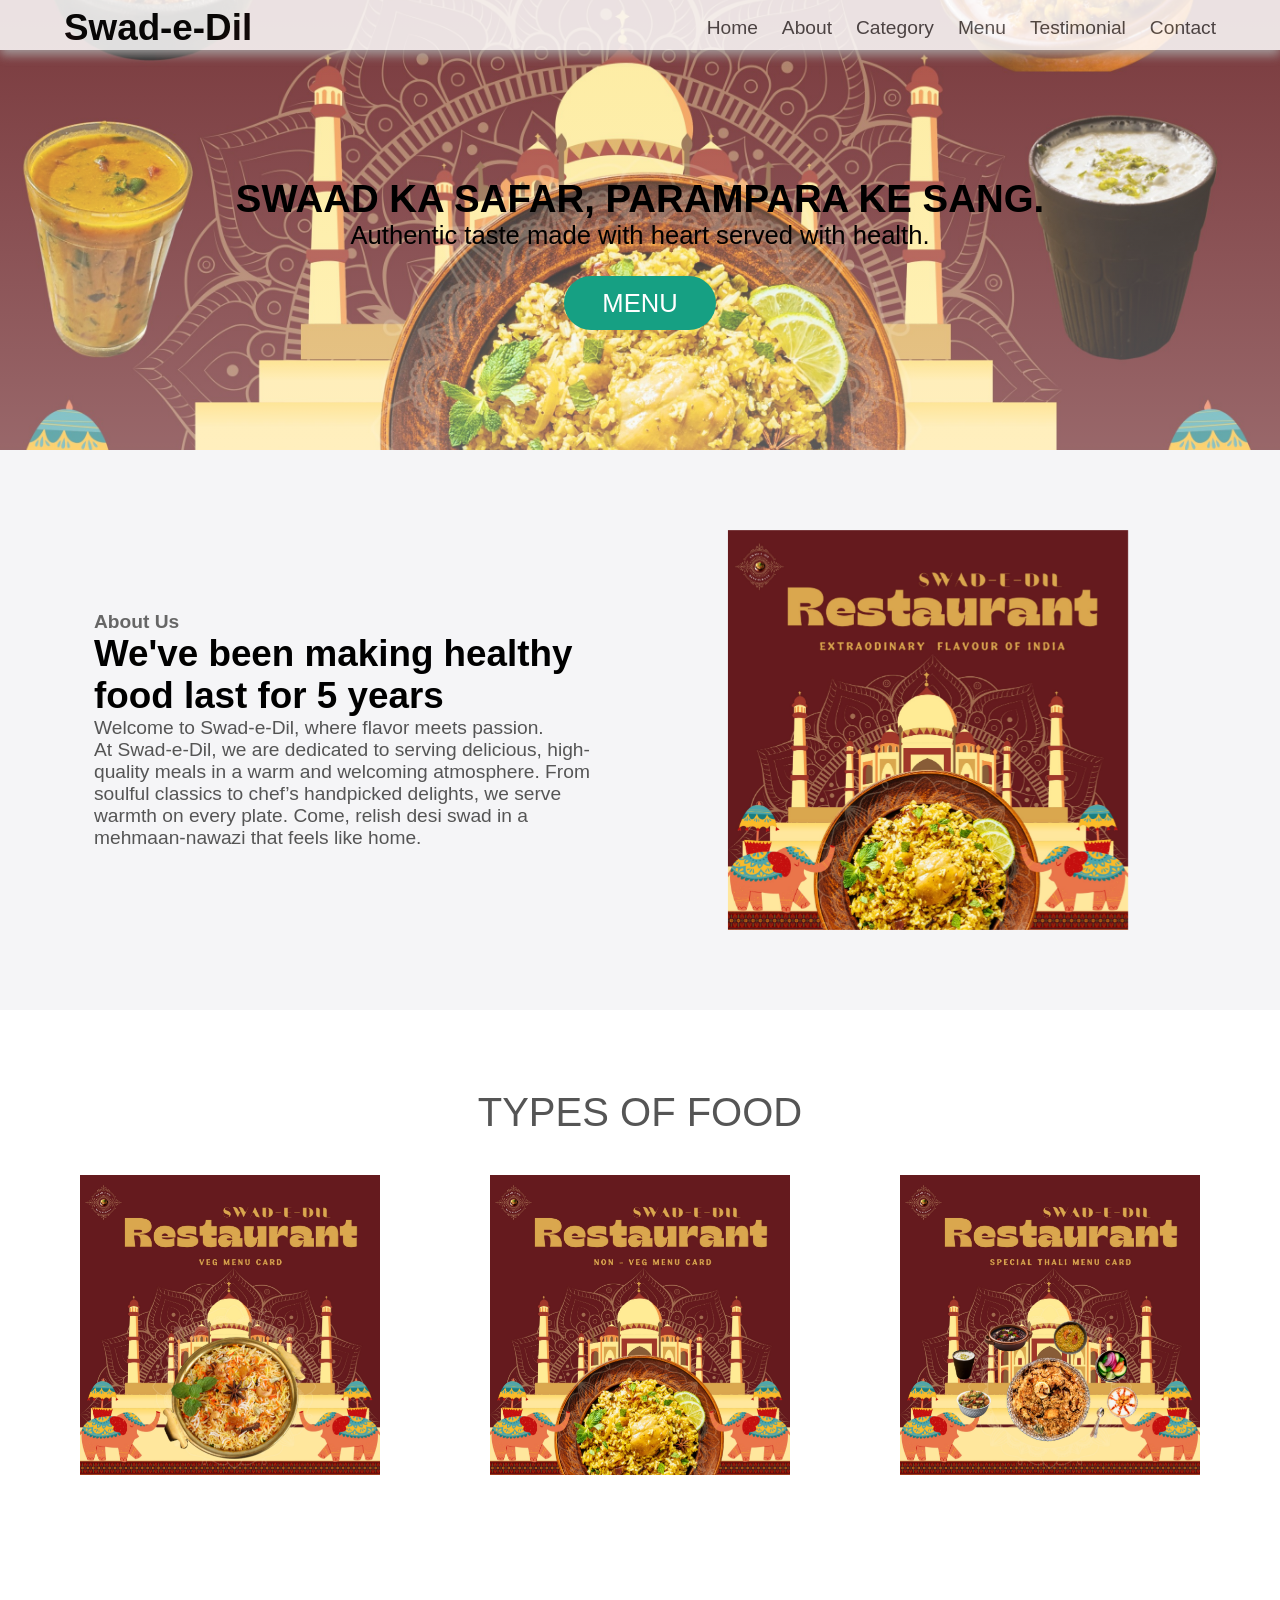
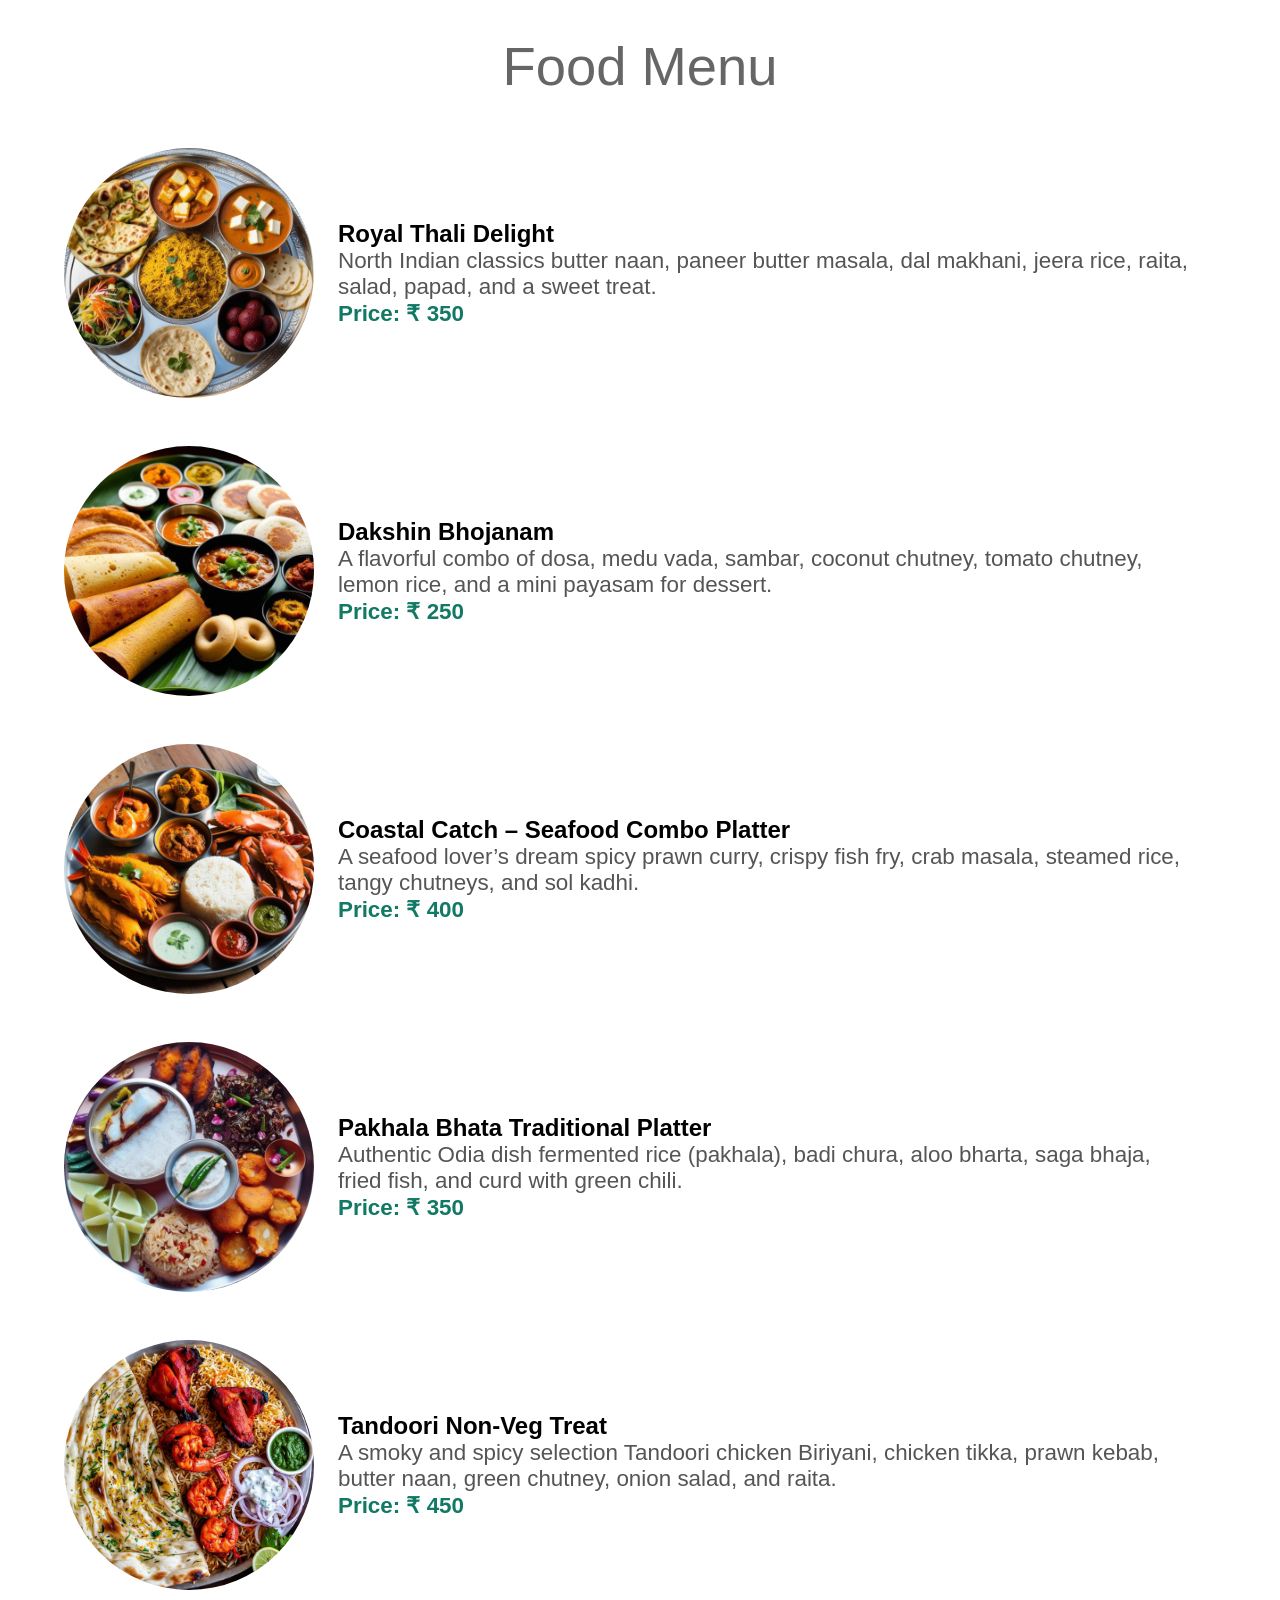
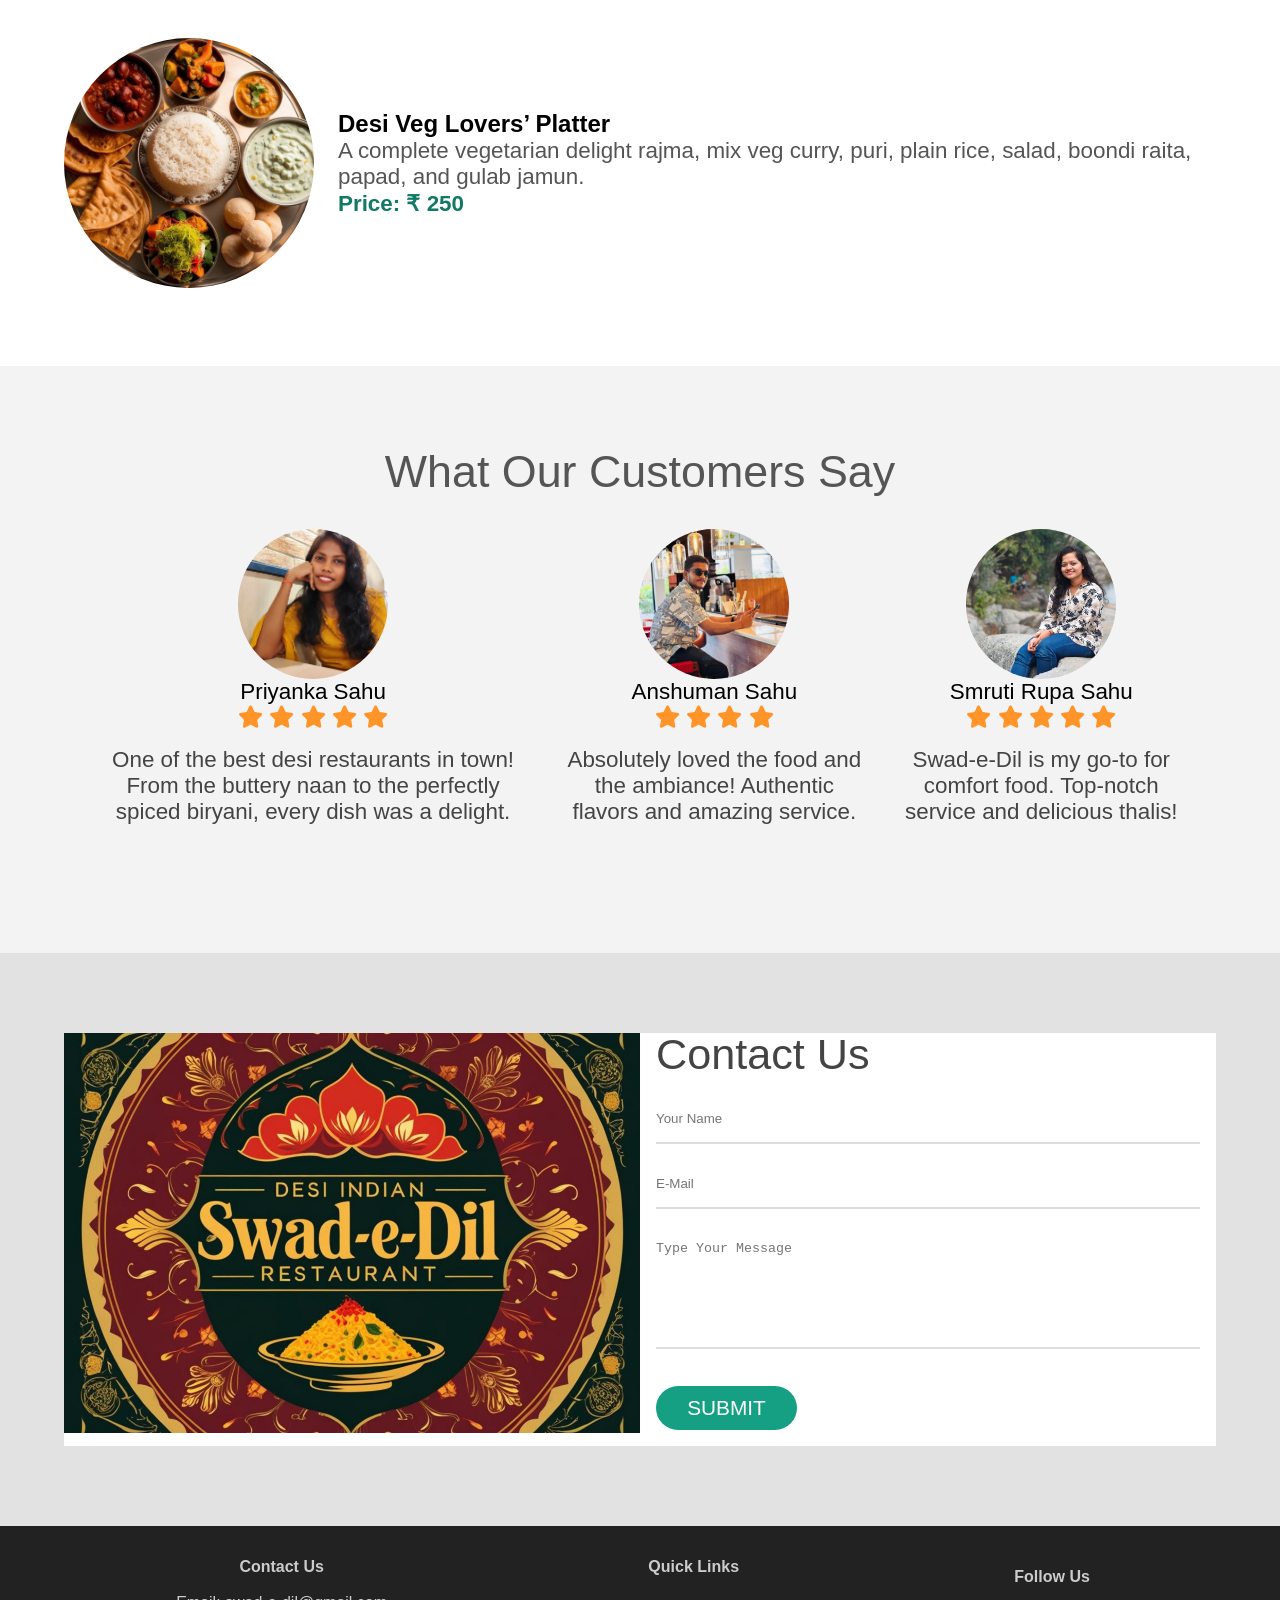
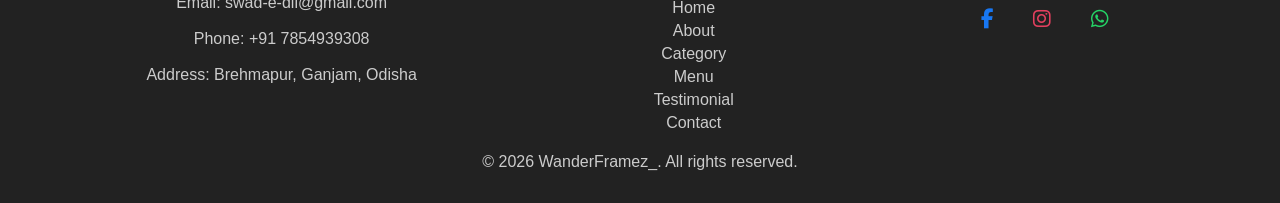
==== index.html @ df5eba2f "Initial commit" ====
<!DOCTYPE html>
<html lang="en">

<head>
  <meta charset="UTF-8" />
  <meta http-equiv="X-UA-Compatible" content="IE=edge" />
  <meta name="viewport" content="width=device-width, initial-scale=1.0" />
  <title>Swad-e-Dil</title>
  <link rel="icon" type="image/jpeg" href="assets/Swad-e-dil_Logo.jpg" />
  <link rel="stylesheet" href="style.css" />
  <link rel="stylesheet" href="https://cdnjs.cloudflare.com/ajax/libs/font-awesome/6.5.0/css/all.min.css" />
</head>

<body>
  <!-- Navigation Bar -->
  <nav class="navbar">
    <div class="navbar-container container">
      <input type="checkbox" name="" id="" />
      <div class="hamburger-lines">
        <span class="line line1"></span>
        <span class="line line2"></span>
        <span class="line line3"></span>
      </div>
      <ul class="menu-items">
        <li><a href="#home">Home</a></li>
        <li><a href="#about">About</a></li>
        <li><a href="#food">Category</a></li>
        <li><a href="#food-menu">Menu</a></li>
        <li><a href="#testimonials">Testimonial</a></li>
        <li><a href="#contact">Contact</a></li>
      </ul>
      <h1 class="logo">Swad-e-Dil</h1>
    </div>
  </nav>

  <!-- Showcase Section -->
  <section class="showcase-area" id="home">
    <div class="showcase-container">
      <h1 class="main-title">Swaad ka safar, parampara ke sang.</h1>
      <p>Authentic taste made with heart served with health.</p>
      <a href="#food-menu" class="btn btn-primary">Menu</a>
    </div>
  </section>

  <!-- About Section -->
  <section id="about">
    <div class="about-wrapper container">
      <div class="about-text">
        <p class="small">About Us</p>
        <h2>We've been making healthy food last for 5 years</h2>
        <p>
          Welcome to Swad-e-Dil, where flavor meets passion.<br />
          At Swad-e-Dil, we are dedicated to serving delicious, high-quality meals in a warm and welcoming atmosphere.
          From soulful classics to chef’s handpicked delights, we serve warmth on every plate. Come, relish desi swad in
          a
          mehmaan-nawazi that feels like home.
        </p>
      </div>
      <div class="about-img">
        <img src="assets/Swad-e-dil_poster.jpg" alt="food" />
      </div>
    </div>
  </section>

  <!-- Food Section -->
  <section id="food">
    <h2>Types of food</h2>
    <div class="food-container container">
      <div class="food-type veg">
        <div class="img-container">
          <img src="assets/Veg menu dp.jpg" alt="Veg Menu" />
          <div class="img-content">
            <h3>Veg</h3>
            <a href="https://drive.google.com/file/d/1bR8S2FaD3KRVfQExx79pWzkUYPi7qUQe/view?usp=sharing"
              class="btn btn-primary" target="_blank">Menu Card</a>
          </div>
        </div>
      </div>

      <div class="food-type nonveg">
        <div class="img-container">
          <img src="assets/nonveg menu dp.jpg" alt="Non-Veg Menu" />
          <div class="img-content">
            <h3>Non-veg</h3>
            <a href="https://drive.google.com/file/d/1bNpZcHbxneMgGbOck1-NN8d09URaHm6_/view?usp=sharing"
              class="btn btn-primary" target="_blank">Menu Card</a>
          </div>
        </div>
      </div>

      <div class="food-type special thali">
        <div class="img-container">
          <img src="assets/st dp.jpg" alt="Special Thali" />
          <div class="img-content">
            <h3>Special Thali</h3>
            <a href="https://drive.google.com/file/d/1bSysFsWe7Es9tzMRBfLXLfLkdR8TqFGv/view?usp=sharing"
              class="btn btn-primary" target="_blank">Menu Card</a>
          </div>
        </div>
      </div>
    </div>
  </section>

  <!-- Food Menu Section -->
  <section id="food-menu">
    <h2 class="food-menu-heading">Food Menu</h2>
    <div class="food-menu-container container">

      <!-- Royal Thali -->
      <div class="food-menu-item">
        <div class="food-img">
          <img src="assets/Royal Thali Delight.jpg" alt="Royal Thali Delight" />
        </div>
        <div class="food-description">
          <h2 class="food-titile">Royal Thali Delight</h2>
          <p>North Indian classics butter naan, paneer butter masala, dal makhani, jeera rice, raita, salad, papad, and
            a sweet treat.</p>
          <p class="food-price">Price: &#8377; 350</p>
        </div>
      </div>

      <!-- Dakshin Bhojanam -->
      <div class="food-menu-item">
        <div class="food-img">
          <img src="assets/Dakshin Bhojanam.jpg" alt="Dakshin Bhojanam" />
        </div>
        <div class="food-description">
          <h2 class="food-titile">Dakshin Bhojanam</h2>
          <p>A flavorful combo of dosa, medu vada, sambar, coconut chutney, tomato chutney, lemon rice, and a mini
            payasam for dessert.</p>
          <p class="food-price">Price: &#8377; 250</p>
        </div>
      </div>

      <!-- Seafood Platter -->
      <div class="food-menu-item">
        <div class="food-img">
          <img src="assets/Coastal Catch – Seafood Combo Platter.jpg" alt="Seafood Platter" />
        </div>
        <div class="food-description">
          <h2 class="food-titile">Coastal Catch – Seafood Combo Platter</h2>
          <p>A seafood lover’s dream spicy prawn curry, crispy fish fry, crab masala, steamed rice, tangy chutneys, and
            sol kadhi.</p>
          <p class="food-price">Price: &#8377; 400</p>
        </div>
      </div>

      <!-- Pakhala Bhata -->
      <div class="food-menu-item">
        <div class="food-img">
          <img src="assets/Pakhala Bhata Traditional Platter.jpg" alt="Pakhala Bhata" />
        </div>
        <div class="food-description">
          <h2 class="food-titile">Pakhala Bhata Traditional Platter</h2>
          <p>Authentic Odia dish fermented rice (pakhala), badi chura, aloo bharta, saga bhaja, fried fish, and curd
            with green chili.</p>
          <p class="food-price">Price: &#8377; 350</p>
        </div>
      </div>

      <!-- Tandoori Treat -->
      <div class="food-menu-item">
        <div class="food-img">
          <img src="assets/Tandoori Plater.jpg" alt="Tandoori Platter" />
        </div>
        <div class="food-description">
          <h2 class="food-titile">Tandoori Non-Veg Treat</h2>
          <p>A smoky and spicy selection Tandoori chicken Biriyani, chicken tikka, prawn kebab, butter naan, green
            chutney, onion salad, and raita.</p>
          <p class="food-price">Price: &#8377; 450</p>
        </div>
      </div>

      <!-- Veg Platter -->
      <div class="food-menu-item">
        <div class="food-img">
          <img src="assets/Desi Veg Lovers’ Platter.jpg" alt="Veg Platter" />
        </div>
        <div class="food-description">
          <h2 class="food-titile">Desi Veg Lovers’ Platter</h2>
          <p>A complete vegetarian delight rajma, mix veg curry, puri, plain rice, salad, boondi raita, papad, and gulab
            jamun.</p>
          <p class="food-price">Price: &#8377; 250</p>
        </div>
      </div>

    </div>
  </section>

  <!-- Testimonial Section -->
  <section id="testimonials">
    <h2 class="testimonial-title">What Our Customers Say</h2>
    <div class="testimonial-container container">
      <div class="testimonial-box">
        <div class="customer-detail">
          <div class="customer-photo">
            <img src="assets/Customer 1.jpg" alt="Priyanka Sahu" />
            <p class="customer-name">Priyanka Sahu</p>
          </div>
        </div>
        <div class="star-rating">
          <span class="fa fa-star checked"></span>
          <span class="fa fa-star checked"></span>
          <span class="fa fa-star checked"></span>
          <span class="fa fa-star checked"></span>
          <span class="fa fa-star checked"></span>
        </div>
        <p class="testimonial-text">One of the best desi restaurants in town! From the buttery naan to the perfectly
          spiced biryani, every dish was a delight.</p>
      </div>

      <div class="testimonial-box">
        <div class="customer-detail">
          <div class="customer-photo">
            <img src="assets/Customer 2.jpg" alt="Anshuman Sahu" />
            <p class="customer-name">Anshuman Sahu</p>
          </div>
        </div>
        <div class="star-rating">
          <span class="fa fa-star checked"></span>
          <span class="fa fa-star checked"></span>
          <span class="fa fa-star checked"></span>
          <span class="fa fa-star checked"></span>
        </div>
        <p class="testimonial-text">Absolutely loved the food and the ambiance! Authentic flavors and amazing service.
        </p>
      </div>

      <div class="testimonial-box">
        <div class="customer-detail">
          <div class="customer-photo">
            <img src="assets/Customer 3.jpg" alt="Smruti Rupa Sahu" />
            <p class="customer-name">Smruti Rupa Sahu</p>
          </div>
        </div>
        <div class="star-rating">
          <span class="fa fa-star checked"></span>
          <span class="fa fa-star checked"></span>
          <span class="fa fa-star checked"></span>
          <span class="fa fa-star checked"></span>
          <span class="fa fa-star checked"></span>
        </div>
        <p class="testimonial-text">Swad-e-Dil is my go-to for comfort food. Top-notch service and delicious thalis!</p>
      </div>
    </div>
  </section>

  <!-- Contact Form Section -->
  <section id="contact">
    <div class="contact-container container">
      <div class="contact-img">
        <img src="assets/Swad-e-dil_Logo.jpg" alt="Swad-e-Dil Logo" />
      </div>
      <div class="form-container">
        <h2>Contact Us</h2>
        <input type="text" placeholder="Your Name" />
        <input type="email" placeholder="E-Mail" />
        <textarea cols="30" rows="6" placeholder="Type Your Message"></textarea>
        <a href="#" class="btn btn-primary">Submit</a>
      </div>
    </div>
  </section>

  <!-- Footer Section -->
  <footer>
    <div class="footer-content">
      <div class="contact-us">
        <h4>Contact Us</h4><br />
        <p>Email: swad-e-dil@gmail.com</p><br />
        <p>Phone: +91 7854939308</p><br />
        <p>Address: Brehmapur, Ganjam, Odisha</p>
      </div>
      <div class="quick-links">
        <h4>Quick Links</h4><br />
        <ul class="footer-links">
          <li><a href="#home">Home</a></li>
          <li><a href="#about">About</a></li>
          <li><a href="#food">Category</a></li>
          <li><a href="#food-menu">Menu</a></li>
          <li><a href="#testimonials">Testimonial</a></li>
          <li><a href="#contact">Contact</a></li>
        </ul>
      </div>
      <div class="social-links">
        <h4>Follow Us</h4><br />
        <a href="https://facebook.com" class="facebook" target="_blank"><i class="fab fa-facebook-f"></i></a>
        <a href="https://instagram.com" class="instagram" target="_blank"><i class="fab fa-instagram"></i></a>

        <a href="https://www.whatsapp.com/" class="whatsapp" target="_blank"><i class="fab fa-whatsapp"></i></a>
      </div>
    </div>
    <p>&copy; 2026 WanderFramez_. All rights reserved.</p>
  </footer>

  <!-- JS Code for smooth scrolling -->
  <script src="https://ajax.googleapis.com/ajax/libs/jquery/3.3.1/jquery.min.js"></script>
  <script>
    $(document).ready(function () {
      $("a").on("click", function (event) {
        if (this.hash !== "") {
          event.preventDefault();
          var hash = this.hash;
          $("html, body").animate(
            {
              scrollTop: $(hash).offset().top,
            },
            800,
            function () {
              window.location.hash = hash;
            }
          );
        }
      });
    });
  </script>
</body>

</html>
---- style.css ----
/* RESET */
*,
*::after,
*::before {
  box-sizing: border-box;
  padding: 0;
  margin: 0;
}

.html {
  font-size: 62.5%;
}

body {
  font-family: "Poppins", sans-serif;
}

/* UTILITY CLASSES */
.container {
  max-width: 1200px;
  width: 90%;
  margin: auto;
}

.btn {
  display: inline-block;
  padding: 0.5em 1.5em;
  text-decoration: none;
  border-radius: 50px;
  cursor: pointer;
  outline: none;
  margin-top: 1em;
  text-transform: uppercase;
  font-weight: small;
}

.btn-primary {
  color: #fff;
  background: #16a083;
}

.btn-primary:hover {
  background: #117964;
  transition: background 0.3s ease-in-out;
}

/* GLOW EFFECTS */
.glow-on-hover {
  transition: box-shadow 0.3s ease-in-out;
}

.glow-on-hover:hover {
  box-shadow: 0 0 10px rgba(255, 215, 0, 0.6),
    0 0 20px rgba(255, 215, 0, 0.5),
    0 0 30px rgba(255, 215, 0, 0.4);
}

.main-card-title {
  position: relative;
  transition: text-shadow 0.3s ease-in-out;
}

.main-card-title:hover {
  text-shadow: 0 0 5px #ffd700, 0 0 10px #ffd700;
}

/* NAVBAR DESIGNING */
.navbar input[type="checkbox"],
.navbar .hamburger-lines {
  display: none;
}

.navbar {
  box-shadow: 0px 5px 10px 0px #aaa;
  position: fixed;
  width: 100%;
  background: #fff;
  color: #000;
  opacity: 0.85;
  height: 50px;
  z-index: 12;
}

.navbar-container {
  display: flex;
  justify-content: space-between;
  height: 64px;
  align-items: center;
}

.menu-items {
  order: 2;
  display: flex;
}

.menu-items li {
  list-style: none;
  margin-left: 1.5rem;
  margin-bottom: 0.5rem;
  font-size: 1.2rem;
}

.menu-items a {
  text-decoration: none;
  color: #444;
  font-weight: 500;
  transition: color 0.3s ease-in-out;
}

.menu-items a:hover {
  color: #117964;
}

.logo {
  order: 1;
  font-size: 2.3rem;
  margin-bottom: 0.5rem;
}

/* SHOWCASE SITE */
.showcase-area {
  height: 50vh;
  background: linear-gradient(rgba(240, 240, 240, 0.144),
      rgba(255, 255, 255, 0.336)),
    url("assets/cover\ photo.jpg");
  background-size: cover;
  background-position: center;
  background-repeat: no-repeat;
}

.showcase-container {
  display: flex;
  flex-direction: column;
  align-items: center;
  justify-content: center;
  height: 100%;
  font-size: 1.6rem;
}

.main-title {
  text-transform: uppercase;
  margin-top: 1.5em;
}

/* ABOUT US */
#about {
  padding: 50px 0;
  background: #f5f5f7;
}

.about-wrapper {
  display: flex;
  flex-wrap: wrap;
}

#about h2 {
  font-size: 2.3rem;
}

#about p {
  font-size: 1.2rem;
  color: #555;
}

#about .small {
  font-size: 1.2rem;
  color: #666;
  font-weight: 600;
}

.about-img {
  flex: 1 1 400px;
  padding: 30px;
  transform: translateX(150%);
  animation: about-img-animation 1s ease-in-out forwards;
}

@keyframes about-img-animation {
  100% {
    transform: translate(0);
  }
}

.about-text {
  flex: 1 1 400px;
  padding: 30px;
  margin: auto;
  transform: translate(-150%);
  animation: about-text-animation 1s ease-in-out forwards;
}

@keyframes about-text-animation {
  100% {
    transform: translate(0);
  }
}

.about-img img {
  display: block;
  height: 400px;
  max-width: 100%;
  margin: auto;
  object-fit: cover;
  object-position: right;
}

/* FOOD CATEGORY */
#food {
  padding: 5rem 0 10rem 0;
}

#food h2 {
  text-align: center;
  font-size: 2.5rem;
  font-weight: 400;
  margin-bottom: 40px;
  text-transform: uppercase;
  color: #555;
}

.food-container {
  display: flex;
  justify-content: space-between;
}

.food-container img {
  display: block;
  width: 100%;
  margin: auto;
  max-height: 300px;
  object-fit: cover;
  object-position: center;
}

.img-container {
  margin: 0 1rem;
  position: relative;
}

.img-content {
  position: absolute;
  top: 70%;
  left: 50%;
  transform: translate(-50%, -50%);
  opacity: 0;
  z-index: 2;
  text-align: center;
  transition: all 0.3s ease-in-out 0.1s;
}

.img-content h3 {
  color: #fff;
  font-size: 2.2rem;
}

.img-content a {
  font-size: 1.2rem;
}

.img-container::after {
  content: "";
  display: block;
  position: absolute;
  top: 0;
  left: 0;
  width: 100%;
  height: 100%;
  background: rgba(0, 0, 0, 0.871);
  opacity: 0;
  z-index: 1;
  transform: scaleY(0);
  transform-origin: 100% 100%;
  transition: all 0.3s ease-in-out;
}

.img-container:hover::after {
  opacity: 1;
  transform: scaleY(1);
}

.img-container:hover .img-content {
  opacity: 1;
  top: 40%;
}

/* FOOD MENU CARDS */
.food-menu-heading {
  text-align: center;
  font-size: 3.4rem;
  font-weight: 400;
  color: #666;
}

.food-menu-container {
  display: flex;
  flex-wrap: wrap;
  padding: 50px 0px 30px 0px;
}

.food-menu-container img {
  display: block;
  width: 250px;
  height: 250px;
  border-radius: 50%;
  object-fit: cover;
  object-position: center;
}

.food-menu-item {
  display: flex;
  flex: 1 1 600px;
  justify-content: space-evenly;
  margin-bottom: 3rem;
}

.food-description {
  margin: auto 1.5rem;
}

.font-title {
  font-size: 1.8rem;
  font-weight: 400;
  color: #444;
}

.food-description p {
  font-size: 1.4rem;
  color: #555;
  font-weight: 500;
}

.food-description .food-price {
  color: #117964;
  font-weight: 700;
}

/* TESTIMONIALS */
#testimonials {
  padding: 5rem 0;
  background: rgba(243, 243, 243);
}

.testimonial-title {
  text-align: center;
  font-size: 2.8rem;
  font-weight: 400;
  color: #555;
}

.testimonial-container {
  display: flex;
  justify-content: space-between;
  font-size: 1.4rem;
  padding: 1rem;
}

.testimonial-box {
  text-align: center;
  padding: 1rem;
}

.testimonial-box .checked {
  color: #ff9529;
}

.testimonial-box .testimonial-text {
  margin: 1rem 0;
  color: #444;
}

.customer-photo img {
  display: block;
  width: 150px;
  height: 150px;
  object-fit: cover;
  object-position: center;
  border-radius: 50%;
  margin: auto;
}

/* CONTACT FORM */
#contact {
  padding: 5rem 0;
  background: rgb(226, 226, 226);
}

.contact-container {
  display: flex;
  background: #fff;
}

.contact-img {
  width: 50%;
}

.contact-img img {
  display: block;
  height: 400px;
  width: 100%;
  object-position: center;
  object-fit: cover;
}

.form-container {
  padding: 1rem;
  width: 50%;
  margin: auto;
}

.form-container input,
.form-container textarea {
  display: block;
  width: 100%;
  border: none;
  border-bottom: 2px solid #ddd;
  padding: 1rem 0;
  outline: none;
  margin-bottom: 1rem;
  color: #444;
  font-weight: 500;
  resize: none;
}

.form-container h2 {
  font-size: 2.7rem;
  font-weight: 500;
  color: #444;
  margin-bottom: 1rem;
  margin-top: -1.2rem;
}

.form-container a {
  font-size: 1.3rem;
}

/* FOOTER SECTION */
footer {
  background: #222;
  color: #ccc;
  padding: 2rem;
  text-align: center;
}

.footer-content {
  display: flex;
  flex-wrap: wrap;
  justify-content: space-around;
  margin-bottom: 1rem;
}

footer ul {
  list-style: none;
  padding: 0;
  margin: 0;
}

footer li {
  margin: 5px 0;
}

footer a {
  color: #ccc;
  margin: 0 0.5rem;
  text-decoration: none;
}

footer .social-links {
  margin-top: 10px;
}

footer .social-links a {
  color: #ccc;
  font-size: 1.5rem;
  margin: 0 10px;
  transition: color 0.3s;
}

/* SOCIAL ICON COLORS */
.social-links a i {
  font-size: 20px;
  margin-right: 15px;
  transition: color 0.3s ease;
}

a.facebook i {
  color: #1877F2;
}

a.facebook:hover i {
  color: #0e5aaf;
}

a.instagram i {
  color: #E4405F;
}

a.instagram:hover i {
  color: #c32aa3;
}

a.x i {
  color: #000000;
}

a.x:hover i {
  color: #555555;
}

a.linkedin i {
  color: #0077B5;
}

a.linkedin:hover i {
  color: #005582;
}

a.whatsapp i {
  color: #25D366;
}

a.whatsapp:hover i {
  color: #128C7E;
}

/* MEDIA QUERIES */
@media (max-width: 768px) {
  .navbar {
    opacity: 0.95;
  }

  .navbar-container input[type="checkbox"],
  .navbar-container .hamburger-lines {
    display: block;
  }

  .navbar-container {
    display: block;
    position: relative;
    height: 64px;
  }

  .navbar-container input[type="checkbox"] {
    position: absolute;
    height: 32px;
    width: 30px;
    top: 20px;
    left: 20px;
    z-index: 5;
    opacity: 0;
  }

  .navbar-container .hamburger-lines {
    height: 23px;
    width: 35px;
    position: absolute;
    top: 17px;
    left: 20px;
    z-index: 2;
    display: flex;
    flex-direction: column;
    justify-content: space-between;
  }

  .navbar-container .hamburger-lines .line {
    height: 4px;
    width: 100%;
    border-radius: 10px;
    background: #333;
  }

  .navbar-container input:checked~.menu-items {
    transform: translateX(0);
  }

  .navbar-container input:checked~.hamburger-lines .line1 {
    transform: rotate(35deg);
  }

  .navbar-container input:checked~.hamburger-lines .line2 {
    transform: scaleY(0);
  }

  .navbar-container input:checked~.hamburger-lines .line3 {
    transform: rotate(-35deg);
  }

  .navbar .menu-items {
    padding-top: 100px;
    background: #fff;
    height: 100vh;
    max-width: 300px;
    transform: translate(-150%);
    flex-direction: column;
    margin-left: -40px;
    padding-left: 50px;
    transition: transform 0.5s ease-in-out;
    box-shadow: 5px 0px 10px 0px #aaa;
  }

  .navbar .menu-items li {
    margin-bottom: 1.5rem;
    font-size: 1.3rem;
    font-weight: 500;
  }

  .logo {
    position: absolute;
    top: 5px;
    right: 15px;
    font-size: 2rem;
  }

  .food-container {
    flex-direction: column;
    align-items: stretch;
  }

  .food-type:not(:last-child) {
    margin-bottom: 3rem;
  }

  .food-type {
    box-shadow: 5px 5px 10px 0 #aaa;
  }

  .img-container {
    margin: 0;
  }
}

@media (max-width: 500px) {
  html {
    font-size: 65%;
  }

  .navbar .menu-items li {
    font-size: 1.6rem;
  }

  .testimonial-container {
    flex-direction: column;
    text-align: center;
  }

  .food-menu-container img {
    margin: auto;
  }

  .food-menu-item {
    flex-direction: column;
    text-align: center;
  }

  .form-container {
    width: 90%;
  }

  .contact-container {
    flex-direction: column;
  }

  .contact-img {
    width: 90%;
    margin: 3rem auto;
  }

  .logo {
    top: 6px;
    right: 15px;
    font-size: 3rem;
  }

  .navbar .menu-items li {
    margin-bottom: 2.5rem;
    font-size: 1.8rem;
    font-weight: 500;
  }
}

@media (min-width: 769px) and (max-width: 1200px) {
  .img-container h3 {
    font-size: 1.5rem;
  }

  .img-container .btn {
    font-size: 0.7rem;
  }
}

@media (orientation: landscape) and (max-height: 500px) {
  .showcase-area {
    height: 50vmax;
  }
}
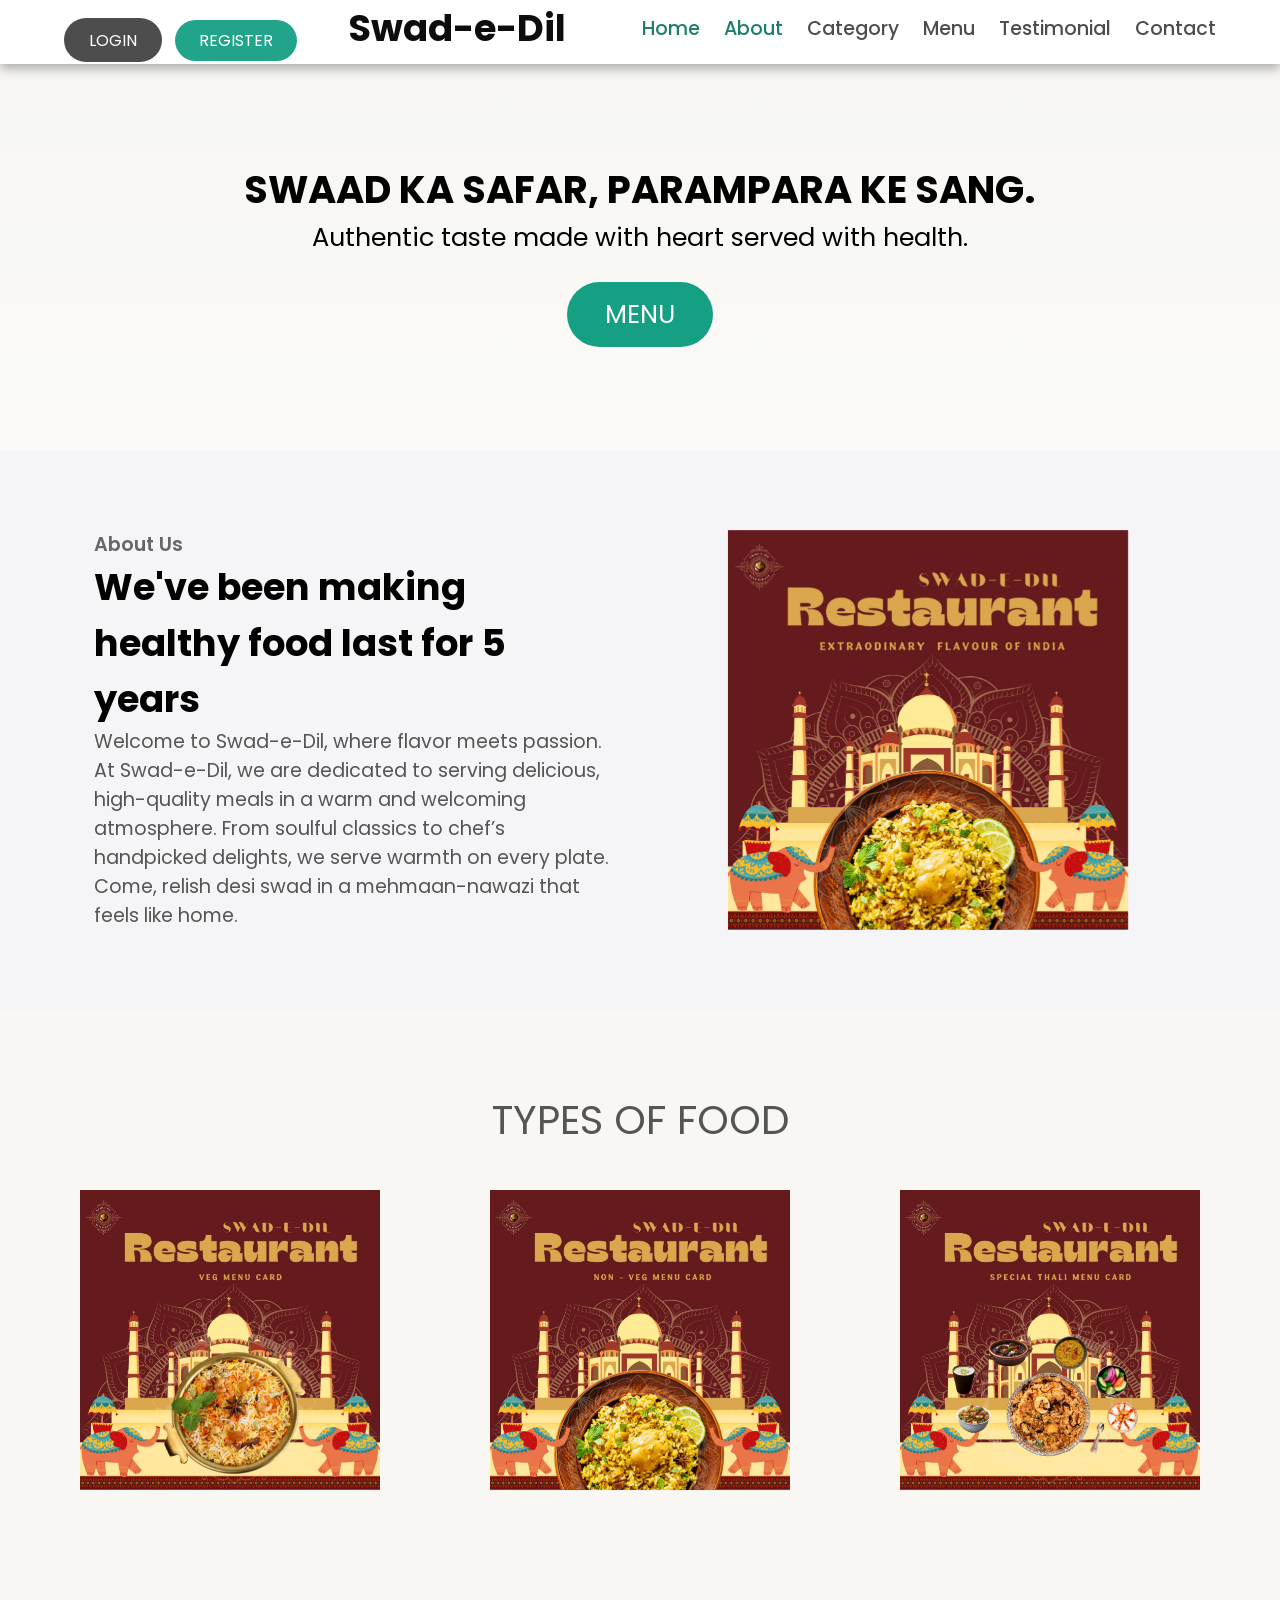
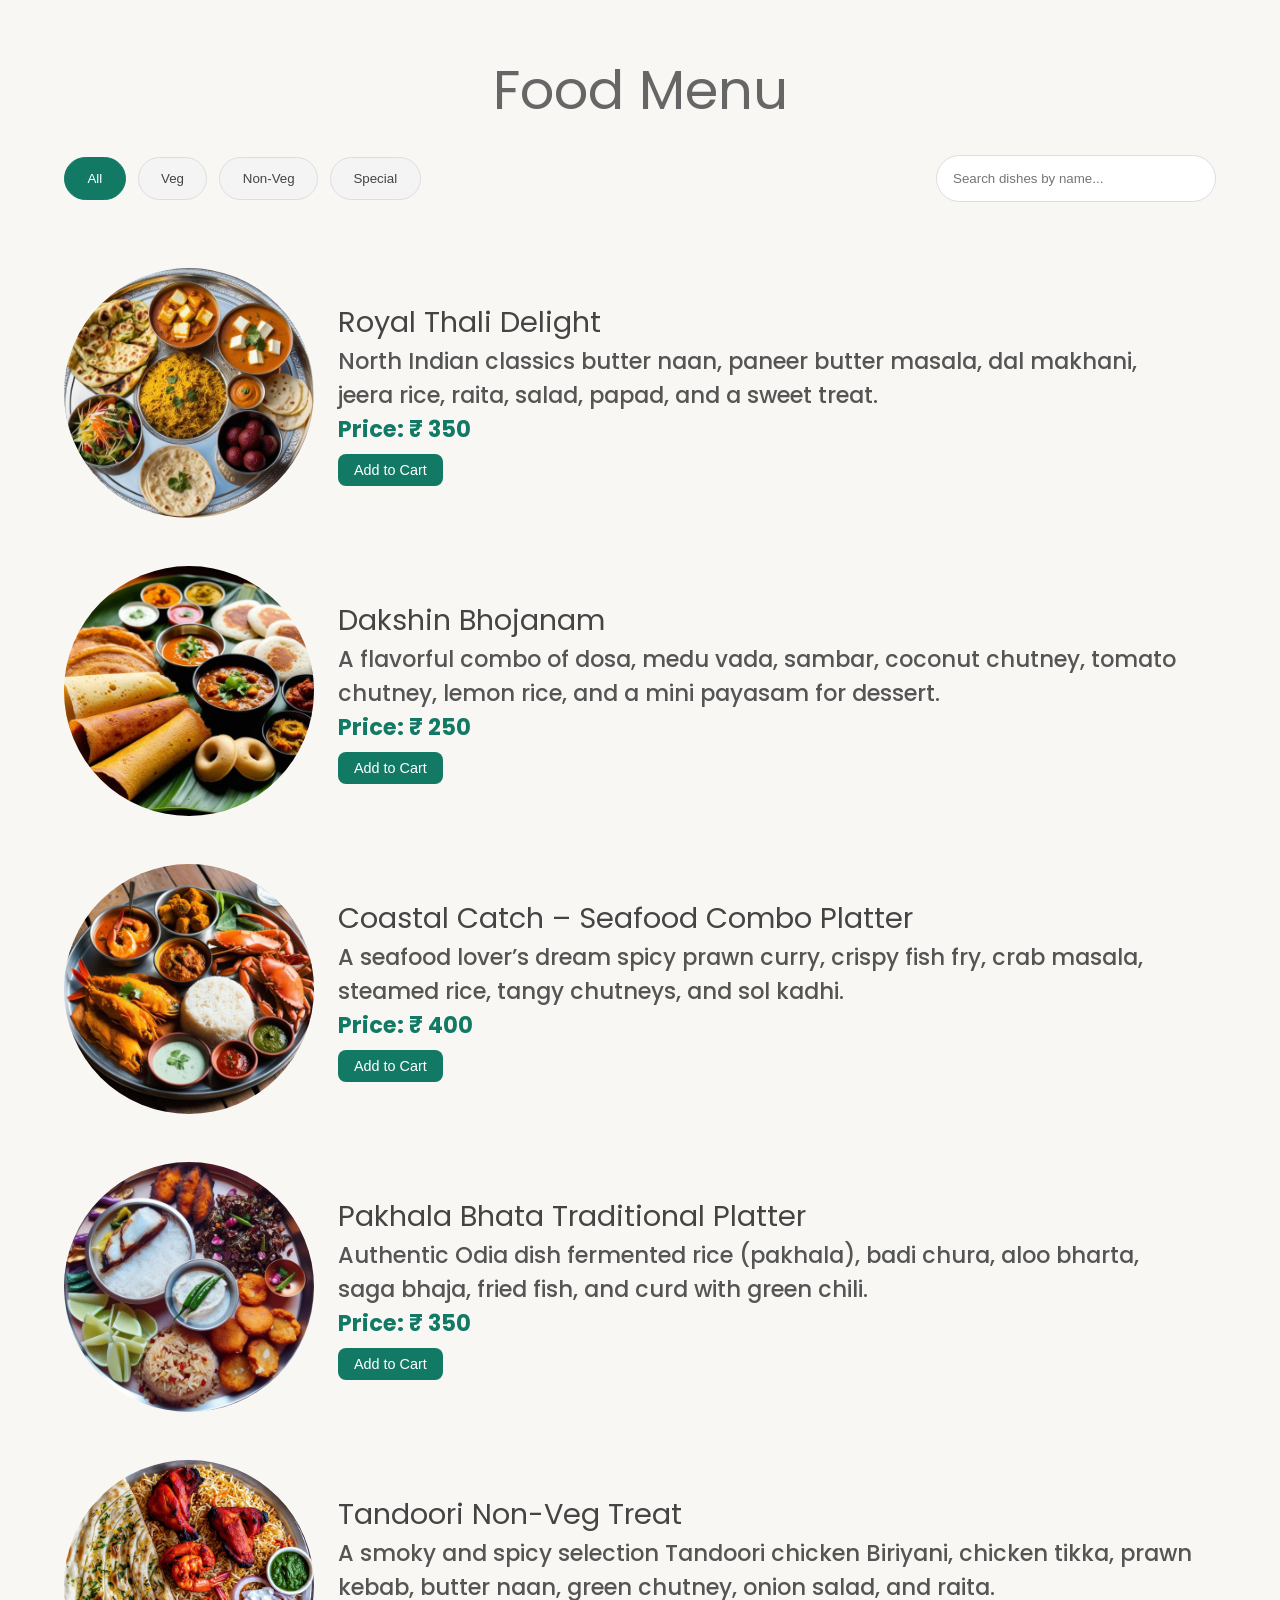
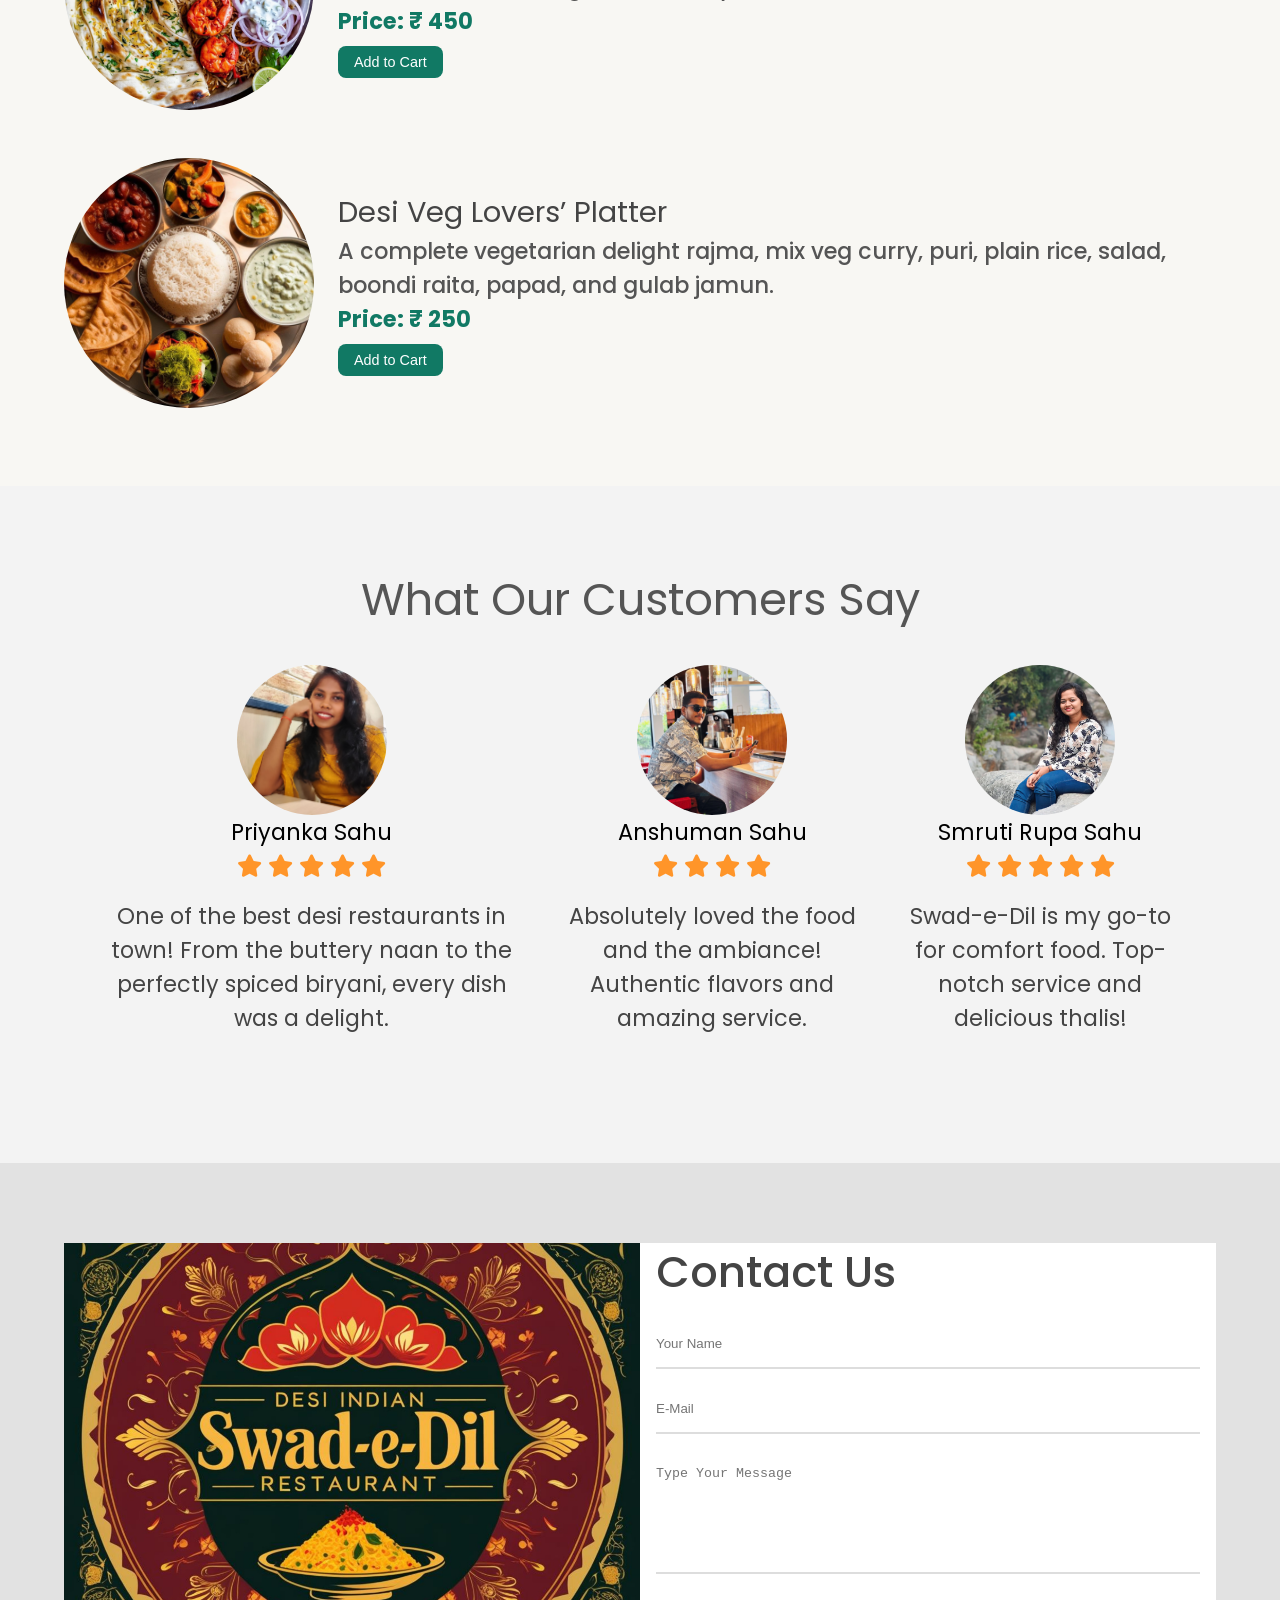
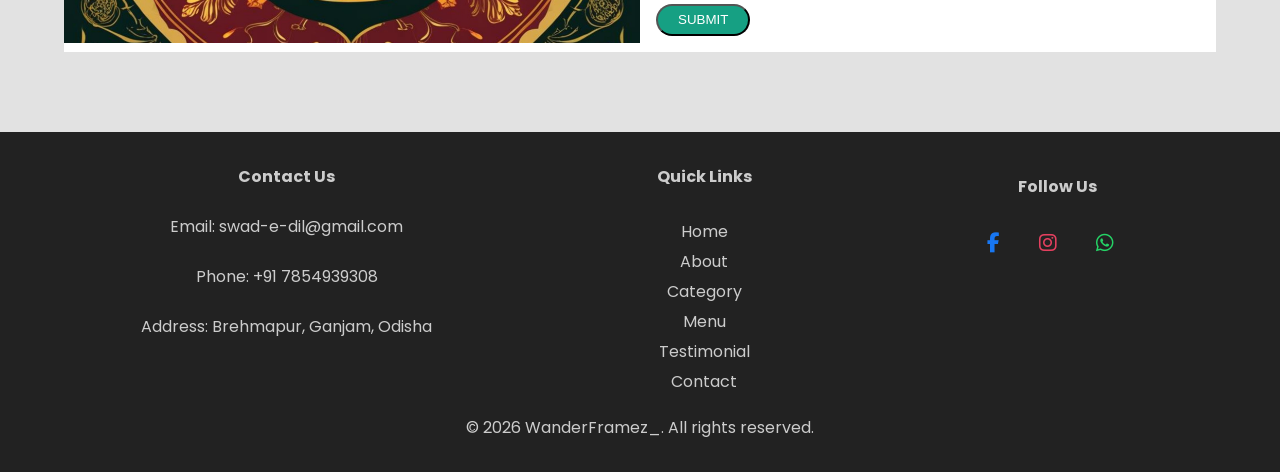
==== commit 3ba06d09: "update the code" ====
--- a/index.html
+++ b/index.html
@@ -7,7 +7,10 @@
   <meta name="viewport" content="width=device-width, initial-scale=1.0" />
   <title>Swad-e-Dil</title>
   <link rel="icon" type="image/jpeg" href="assets/Swad-e-dil_Logo.jpg" />
-  <link rel="stylesheet" href="style.css" />
+  <link rel="preconnect" href="https://fonts.googleapis.com" />
+  <link rel="preconnect" href="https://fonts.gstatic.com" crossorigin />
+  <link href="https://fonts.googleapis.com/css2?family=Poppins:wght@400;500;600;700&display=swap" rel="stylesheet" />
+  <link rel="stylesheet" href="css/style.css" />
   <link rel="stylesheet" href="https://cdnjs.cloudflare.com/ajax/libs/font-awesome/6.5.0/css/all.min.css" />
 </head>
 
@@ -15,12 +18,12 @@
   <!-- Navigation Bar -->
   <nav class="navbar">
     <div class="navbar-container container">
-      <input type="checkbox" name="" id="" />
-      <div class="hamburger-lines">
+      <input type="checkbox" id="menu-toggle" />
+      <label for="menu-toggle" class="hamburger-lines" aria-label="Toggle navigation menu">
         <span class="line line1"></span>
         <span class="line line2"></span>
         <span class="line line3"></span>
-      </div>
+      </label>
       <ul class="menu-items">
         <li><a href="#home">Home</a></li>
         <li><a href="#about">About</a></li>
@@ -30,6 +33,31 @@
         <li><a href="#contact">Contact</a></li>
       </ul>
       <h1 class="logo">Swad-e-Dil</h1>
+      <div class="user-actions" id="user-actions">
+        <!-- Auth buttons for non-logged users -->
+        <div class="auth-actions" id="auth-actions">
+          <a href="login.html" class="btn btn-secondary">Login</a>
+          <a href="register.html" class="btn btn-primary">Register</a>
+        </div>
+        <!-- User profile and cart for logged users -->
+        <div class="user-profile" id="user-profile" style="display: none;">
+          <button id="cart-btn" class="cart-btn" aria-label="View cart">
+            <i class="fas fa-shopping-cart"></i>
+            <span id="cart-count" class="cart-count">0</span>
+          </button>
+          <div class="profile-dropdown">
+            <button id="profile-btn" class="profile-btn">
+              <i class="fas fa-user"></i>
+              <span id="profile-name">User</span>
+            </button>
+            <div id="profile-menu" class="profile-menu">
+              <a href="#profile">My Profile</a>
+              <a href="#orders">My Orders</a>
+              <button id="logout-btn">Logout</button>
+            </div>
+          </div>
+        </div>
+      </div>
     </div>
   </nav>
 
@@ -104,83 +132,100 @@
   <!-- Food Menu Section -->
   <section id="food-menu">
     <h2 class="food-menu-heading">Food Menu</h2>
+    <div class="menu-tools container">
+      <div class="menu-filter">
+        <button class="filter-btn active" data-filter="all">All</button>
+        <button class="filter-btn" data-filter="veg">Veg</button>
+        <button class="filter-btn" data-filter="nonveg">Non-Veg</button>
+        <button class="filter-btn" data-filter="special">Special</button>
+      </div>
+      <div class="menu-search">
+        <input id="menu-search" type="search" placeholder="Search dishes by name..." />
+      </div>
+    </div>
     <div class="food-menu-container container">
 
       <!-- Royal Thali -->
-      <div class="food-menu-item">
+      <div class="food-menu-item" data-category="veg" data-name="Royal Thali Delight" data-price="350">
         <div class="food-img">
           <img src="assets/Royal Thali Delight.jpg" alt="Royal Thali Delight" />
         </div>
         <div class="food-description">
-          <h2 class="food-titile">Royal Thali Delight</h2>
+          <h2 class="food-title">Royal Thali Delight</h2>
           <p>North Indian classics butter naan, paneer butter masala, dal makhani, jeera rice, raita, salad, papad, and
             a sweet treat.</p>
           <p class="food-price">Price: &#8377; 350</p>
+          <button class="add-to-cart-btn" data-name="Royal Thali Delight" data-price="350">Add to Cart</button>
         </div>
       </div>
 
       <!-- Dakshin Bhojanam -->
-      <div class="food-menu-item">
+      <div class="food-menu-item" data-category="veg" data-name="Dakshin Bhojanam" data-price="250">
         <div class="food-img">
           <img src="assets/Dakshin Bhojanam.jpg" alt="Dakshin Bhojanam" />
         </div>
         <div class="food-description">
-          <h2 class="food-titile">Dakshin Bhojanam</h2>
+          <h2 class="food-title">Dakshin Bhojanam</h2>
           <p>A flavorful combo of dosa, medu vada, sambar, coconut chutney, tomato chutney, lemon rice, and a mini
             payasam for dessert.</p>
           <p class="food-price">Price: &#8377; 250</p>
+          <button class="add-to-cart-btn" data-name="Dakshin Bhojanam" data-price="250">Add to Cart</button>
         </div>
       </div>
 
       <!-- Seafood Platter -->
-      <div class="food-menu-item">
+      <div class="food-menu-item" data-category="nonveg" data-name="Coastal Catch – Seafood Combo Platter" data-price="400">
         <div class="food-img">
           <img src="assets/Coastal Catch – Seafood Combo Platter.jpg" alt="Seafood Platter" />
         </div>
         <div class="food-description">
-          <h2 class="food-titile">Coastal Catch – Seafood Combo Platter</h2>
+          <h2 class="food-title">Coastal Catch – Seafood Combo Platter</h2>
           <p>A seafood lover’s dream spicy prawn curry, crispy fish fry, crab masala, steamed rice, tangy chutneys, and
             sol kadhi.</p>
           <p class="food-price">Price: &#8377; 400</p>
+          <button class="add-to-cart-btn" data-name="Coastal Catch – Seafood Combo Platter" data-price="400">Add to Cart</button>
         </div>
       </div>
 
       <!-- Pakhala Bhata -->
-      <div class="food-menu-item">
+      <div class="food-menu-item" data-category="nonveg" data-name="Pakhala Bhata Traditional Platter" data-price="350">
         <div class="food-img">
           <img src="assets/Pakhala Bhata Traditional Platter.jpg" alt="Pakhala Bhata" />
         </div>
         <div class="food-description">
-          <h2 class="food-titile">Pakhala Bhata Traditional Platter</h2>
+          <h2 class="food-title">Pakhala Bhata Traditional Platter</h2>
           <p>Authentic Odia dish fermented rice (pakhala), badi chura, aloo bharta, saga bhaja, fried fish, and curd
             with green chili.</p>
           <p class="food-price">Price: &#8377; 350</p>
+          <button class="add-to-cart-btn" data-name="Pakhala Bhata Traditional Platter" data-price="350">Add to Cart</button>
         </div>
       </div>
 
       <!-- Tandoori Treat -->
-      <div class="food-menu-item">
+      <div class="food-menu-item" data-category="nonveg" data-name="Tandoori Non-Veg Treat" data-price="450">
         <div class="food-img">
           <img src="assets/Tandoori Plater.jpg" alt="Tandoori Platter" />
         </div>
         <div class="food-description">
-          <h2 class="food-titile">Tandoori Non-Veg Treat</h2>
+          <h2 class="food-title">Tandoori Non-Veg Treat</h2>
           <p>A smoky and spicy selection Tandoori chicken Biriyani, chicken tikka, prawn kebab, butter naan, green
             chutney, onion salad, and raita.</p>
           <p class="food-price">Price: &#8377; 450</p>
+          <button class="add-to-cart-btn" data-name="Tandoori Non-Veg Treat" data-price="450">Add to Cart</button>
         </div>
       </div>
 
       <!-- Veg Platter -->
-      <div class="food-menu-item">
+      <div class="food-menu-item" data-category="veg" data-name="Desi Veg Lovers’ Platter" data-price="250">
         <div class="food-img">
           <img src="assets/Desi Veg Lovers’ Platter.jpg" alt="Veg Platter" />
         </div>
         <div class="food-description">
-          <h2 class="food-titile">Desi Veg Lovers’ Platter</h2>
+          <h2 class="food-title">Desi Veg Lovers’ Platter</h2>
           <p>A complete vegetarian delight rajma, mix veg curry, puri, plain rice, salad, boondi raita, papad, and gulab
             jamun.</p>
           <p class="food-price">Price: &#8377; 250</p>
+          <button class="add-to-cart-btn" data-name="Desi Veg Lovers’ Platter" data-price="250">Add to Cart</button>
         </div>
       </div>
 
@@ -253,13 +298,61 @@
       </div>
       <div class="form-container">
         <h2>Contact Us</h2>
-        <input type="text" placeholder="Your Name" />
-        <input type="email" placeholder="E-Mail" />
-        <textarea cols="30" rows="6" placeholder="Type Your Message"></textarea>
-        <a href="#" class="btn btn-primary">Submit</a>
-      </div>
-    </div>
-  </section>
+        <form id="contact-form" novalidate>
+          <input type="text" id="name" placeholder="Your Name" />
+          <input type="email" id="email" placeholder="E-Mail" />
+          <textarea id="message" cols="30" rows="6" placeholder="Type Your Message"></textarea>
+          <button type="submit" class="btn btn-primary">Submit</button>
+        </form>
+      </div>
+    </div>
+  </section>
+
+  <div id="cart-modal" class="cart-modal">
+    <div class="cart-content">
+      <div class="cart-header">
+        <h3>Your Cart</h3>
+        <button id="close-cart" class="close-btn">&times;</button>
+      </div>
+      <div id="cart-items" class="cart-items">
+        <!-- Cart items will be added here -->
+      </div>
+      <div class="payment-section">
+        <h4>Payment Method</h4>
+        <div class="payment-methods">
+          <label class="payment-option">
+            <input type="radio" name="payment-method" value="card" checked>
+            <i class="fas fa-credit-card"></i>
+            <span>Credit/Debit Card</span>
+          </label>
+          <label class="payment-option">
+            <input type="radio" name="payment-method" value="upi">
+            <i class="fas fa-mobile-alt"></i>
+            <span>UPI</span>
+          </label>
+          <label class="payment-option">
+            <input type="radio" name="payment-method" value="cod">
+            <i class="fas fa-money-bill-wave"></i>
+            <span>Cash on Delivery</span>
+          </label>
+          <label class="payment-option">
+            <input type="radio" name="payment-method" value="wallet">
+            <i class="fas fa-wallet"></i>
+            <span>Digital Wallet</span>
+          </label>
+        </div>
+      </div>
+      <div class="cart-footer">
+        <p>Total: <span id="cart-total">₹0</span></p>
+        <button id="checkout-btn" class="btn btn-primary">Checkout</button>
+      </div>
+    </div>
+  </div>
+
+  <div id="toast" class="toast-message hidden"></div>
+  <button id="backToTop" class="back-to-top" aria-label="Back to top">
+    <i class="fas fa-chevron-up"></i>
+  </button>
 
   <!-- Footer Section -->
   <footer>
@@ -292,27 +385,7 @@
     <p>&copy; 2026 WanderFramez_. All rights reserved.</p>
   </footer>
 
-  <!-- JS Code for smooth scrolling -->
-  <script src="https://ajax.googleapis.com/ajax/libs/jquery/3.3.1/jquery.min.js"></script>
-  <script>
-    $(document).ready(function () {
-      $("a").on("click", function (event) {
-        if (this.hash !== "") {
-          event.preventDefault();
-          var hash = this.hash;
-          $("html, body").animate(
-            {
-              scrollTop: $(hash).offset().top,
-            },
-            800,
-            function () {
-              window.location.hash = hash;
-            }
-          );
-        }
-      });
-    });
-  </script>
+  <script src="js/main.js" defer></script>
 </body>
 
 </html>
--- a/css/style.css
+++ b/css/style.css
@@ -0,0 +1,1402 @@
+/* RESET */
+*,
+*::after,
+*::before {
+  box-sizing: border-box;
+  padding: 0;
+  margin: 0;
+}
+
+html {
+  scroll-behavior: smooth;
+}
+
+.html {
+  font-size: 62.5%;
+}
+
+body {
+  font-family: "Poppins", sans-serif;
+  background: #f8f7f3;
+}
+
+/* UTILITY CLASSES */
+.container {
+  max-width: 1200px;
+  width: 90%;
+  margin: auto;
+}
+
+.btn {
+  display: inline-block;
+  padding: 0.5em 1.5em;
+  text-decoration: none;
+  border-radius: 50px;
+  cursor: pointer;
+  outline: none;
+  margin-top: 1em;
+  text-transform: uppercase;
+  font-weight: small;
+}
+
+.btn-primary {
+  color: #fff;
+  background: #16a083;
+}
+
+.btn-primary:hover {
+  background: #117964;
+  transition: background 0.3s ease-in-out;
+}
+
+.btn-secondary {
+  display: inline-block;
+  padding: 0.55em 1.5em;
+  text-decoration: none;
+  border-radius: 50px;
+  cursor: pointer;
+  outline: none;
+  margin-top: 1em;
+  background: #444;
+  color: #fff;
+  border: 1px solid transparent;
+  transition: all 0.25s ease;
+}
+
+.btn-secondary:hover {
+  background: #2f2f2f;
+}
+
+.auth-actions {
+  display: flex;
+  gap: 0.8rem;
+  align-items: center;
+}
+
+.auth-page {
+  padding: 8rem 0 4rem;
+  min-height: calc(100vh - 64px);
+  background: linear-gradient(180deg, #f8faf8 0%, #fff 100%);
+  display: flex;
+  align-items: center;
+}
+
+.auth-container {
+  display: flex;
+  justify-content: center;
+  align-items: center;
+  width: 100%;
+}
+
+.auth-layout {
+  display: grid;
+  grid-template-columns: 1.05fr 0.95fr;
+  gap: 2rem;
+  width: min(1120px, 100%);
+}
+
+.auth-hero {
+  position: relative;
+  min-height: 540px;
+  border-radius: 30px;
+  overflow: hidden;
+  box-shadow: 0 24px 55px rgba(0, 0, 0, 0.12);
+}
+
+.auth-hero img {
+  width: 100%;
+  height: 100%;
+  object-fit: cover;
+  display: block;
+}
+
+.hero-overlay {
+  position: absolute;
+  inset: 0;
+  background: linear-gradient(180deg, rgba(18, 83, 65, 0.24), rgba(22, 160, 131, 0.78));
+  color: #ffffff;
+  display: flex;
+  flex-direction: column;
+  justify-content: flex-end;
+  gap: 1.2rem;
+  padding: 2.5rem;
+}
+
+.hero-overlay p:first-child {
+  text-transform: uppercase;
+  letter-spacing: 0.22em;
+  font-weight: 600;
+  opacity: 0.9;
+}
+
+.hero-overlay h2 {
+  font-size: 3.25rem;
+  margin: 0;
+  line-height: 1.05;
+}
+
+.hero-overlay p:last-child {
+  max-width: 360px;
+  line-height: 1.8;
+}
+
+.auth-panel {
+  width: 100%;
+  padding: 3rem;
+  background: rgba(255, 255, 255, 0.98);
+  border-radius: 30px;
+  box-shadow: 0 24px 45px rgba(0, 0, 0, 0.08);
+}
+
+.auth-panel h2 {
+  font-size: 2.9rem;
+  margin-bottom: 0.75rem;
+}
+
+.form-subtitle {
+  color: #5e6f61;
+  margin-bottom: 2rem;
+  line-height: 1.75;
+}
+
+.auth-panel p {
+  color: #555;
+  margin-bottom: 0;
+  line-height: 1.7;
+}
+
+.auth-panel form {
+  display: grid;
+  gap: 1rem;
+}
+
+.auth-panel input {
+  width: 100%;
+  padding: 1.15rem 1.2rem;
+  border-radius: 16px;
+  border: 1px solid #dcdcdc;
+  outline: none;
+  font-size: 1.45rem;
+  transition: border-color 0.25s ease, box-shadow 0.25s ease;
+}
+
+.auth-panel input:focus {
+  border-color: #117964;
+  box-shadow: 0 0 0 4px rgba(17, 121, 100, 0.1);
+}
+
+.auth-footer {
+  margin-top: 1.75rem;
+  color: #555;
+}
+
+.auth-footer a {
+  color: #117964;
+  font-weight: 600;
+}
+
+@media (max-width: 1024px) {
+  .auth-layout {
+    grid-template-columns: 1fr;
+  }
+
+  .auth-hero {
+    min-height: 380px;
+  }
+}
+
+@media (max-width: 900px) {
+  .auth-page {
+    padding-top: 6rem;
+  }
+
+  .auth-actions {
+    width: 100%;
+    justify-content: flex-end;
+  }
+}
+
+.auth-footer a {
+  color: #117964;
+  text-decoration: none;
+  font-weight: 600;
+}
+
+.dashboard-page {
+  padding: 10rem 0 4rem 0;
+  min-height: 100vh;
+  background: #f7faf4;
+}
+
+.dashboard-header {
+  padding: 2rem 0;
+}
+
+.dashboard-header .small {
+  color: #666;
+  font-weight: 600;
+  margin-bottom: 0.5rem;
+}
+
+.dashboard-header h1 {
+  font-size: 3.4rem;
+  margin-bottom: 0.75rem;
+}
+
+.dashboard-grid {
+  display: grid;
+  grid-template-columns: repeat(2, minmax(250px, 1fr));
+  gap: 1.8rem;
+  margin-top: 2rem;
+}
+
+.dashboard-card {
+  background: #fff;
+  border-radius: 24px;
+  padding: 2rem;
+  box-shadow: 0 18px 35px rgba(0, 0, 0, 0.08);
+}
+
+.dashboard-card h3 {
+  margin-bottom: 1rem;
+  font-size: 2rem;
+}
+
+.dashboard-card ul {
+  list-style: disc inside;
+  color: #555;
+  line-height: 1.8;
+}
+
+.dashboard-card p {
+  color: #555;
+  line-height: 1.8;
+}
+
+@media (max-width: 1024px) {
+  .navbar-container {
+    flex-wrap: wrap;
+    gap: 1rem;
+  }
+
+  .auth-actions {
+    margin-left: auto;
+  }
+
+  .dashboard-grid {
+    grid-template-columns: 1fr;
+  }
+}
+
+.user-actions {
+  display: flex;
+  gap: 1rem;
+  align-items: center;
+}
+
+.cart-btn {
+  position: relative;
+  background: #117964;
+  color: #fff;
+  border: none;
+  padding: 0.8rem;
+  border-radius: 50%;
+  cursor: pointer;
+  font-size: 1.2rem;
+  transition: background 0.3s ease;
+}
+
+.cart-btn:hover {
+  background: #0e5a4f;
+}
+
+.cart-count {
+  position: absolute;
+  top: -5px;
+  right: -5px;
+  background: #c0392b;
+  color: #fff;
+  border-radius: 50%;
+  padding: 0.2rem 0.5rem;
+  font-size: 0.8rem;
+  font-weight: bold;
+}
+
+.profile-dropdown {
+  position: relative;
+}
+
+.profile-btn {
+  background: none;
+  border: none;
+  color: #444;
+  cursor: pointer;
+  display: flex;
+  align-items: center;
+  gap: 0.5rem;
+  font-size: 1rem;
+  padding: 0.5rem;
+  border-radius: 8px;
+  transition: background 0.3s ease;
+}
+
+.profile-btn:hover {
+  background: rgba(17, 121, 100, 0.1);
+}
+
+.profile-menu {
+  position: absolute;
+  top: 100%;
+  right: 0;
+  background: #fff;
+  border: 1px solid #ddd;
+  border-radius: 8px;
+  box-shadow: 0 8px 16px rgba(0, 0, 0, 0.1);
+  min-width: 150px;
+  display: none;
+  z-index: 100;
+}
+
+.profile-menu a,
+.profile-menu button {
+  display: block;
+  width: 100%;
+  padding: 0.75rem 1rem;
+  text-decoration: none;
+  color: #444;
+  border: none;
+  background: none;
+  text-align: left;
+  cursor: pointer;
+  transition: background 0.3s ease;
+}
+
+.profile-menu a:hover,
+.profile-menu button:hover {
+  background: #f5f5f5;
+}
+
+.add-to-cart-btn {
+  background: #117964;
+  color: #fff;
+  border: none;
+  padding: 0.5rem 1rem;
+  border-radius: 8px;
+  cursor: pointer;
+  font-size: 0.9rem;
+  margin-top: 0.5rem;
+  transition: background 0.3s ease;
+}
+
+.add-to-cart-btn:hover {
+  background: #0e5a4f;
+}
+
+.cart-modal {
+  position: fixed;
+  top: 0;
+  left: 0;
+  width: 100%;
+  height: 100%;
+  background: rgba(0, 0, 0, 0.5);
+  display: none;
+  justify-content: center;
+  align-items: center;
+  z-index: 1000;
+}
+
+.cart-content {
+  background: #fff;
+  border-radius: 12px;
+  width: 90%;
+  max-width: 500px;
+  max-height: 80vh;
+  overflow-y: auto;
+}
+
+.cart-header {
+  display: flex;
+  justify-content: space-between;
+  align-items: center;
+  padding: 1rem;
+  border-bottom: 1px solid #ddd;
+}
+
+.close-btn {
+  background: none;
+  border: none;
+  font-size: 1.5rem;
+  cursor: pointer;
+}
+
+.cart-items {
+  padding: 1rem;
+  max-height: 300px;
+  overflow-y: auto;
+}
+
+.cart-item {
+  display: flex;
+  justify-content: space-between;
+  align-items: center;
+  padding: 0.5rem 0;
+  border-bottom: 1px solid #eee;
+}
+
+.cart-item:last-child {
+  border-bottom: none;
+}
+
+.cart-item-info {
+  flex: 1;
+}
+
+.cart-item-controls {
+  display: flex;
+  align-items: center;
+  gap: 0.5rem;
+}
+
+.cart-item-controls button {
+  background: #ddd;
+  border: none;
+  padding: 0.2rem 0.5rem;
+  cursor: pointer;
+  border-radius: 4px;
+}
+
+.payment-section {
+  padding: 1rem;
+  border-top: 1px solid #ddd;
+  background: #f9f9f9;
+}
+
+.payment-section h4 {
+  margin: 0 0 1rem 0;
+  color: #333;
+  font-size: 1.1rem;
+}
+
+.payment-methods {
+  display: grid;
+  grid-template-columns: 1fr 1fr;
+  gap: 0.5rem;
+}
+
+.payment-option {
+  display: flex;
+  align-items: center;
+  padding: 0.75rem;
+  border: 2px solid #e0e0e0;
+  border-radius: 8px;
+  cursor: pointer;
+  transition: all 0.3s ease;
+  background: white;
+}
+
+.payment-option:hover {
+  border-color: #ffd700;
+  background: #fffef7;
+}
+
+.payment-option input[type="radio"] {
+  display: none;
+}
+
+.payment-option input[type="radio"]:checked + i + span {
+  color: #ffd700;
+  font-weight: bold;
+}
+
+.payment-option input[type="radio"]:checked ~ * {
+  color: #ffd700;
+}
+
+.payment-option {
+  position: relative;
+  margin-right: 0.5rem;
+  font-size: 1.2rem;
+  color: #666;
+  transition: color 0.3s ease;
+}
+
+.payment-option span {
+  font-size: 0.9rem;
+  color: #666;
+  transition: color 0.3s ease;
+}
+
+@media (max-width: 600px) {
+  .payment-methods {
+    grid-template-columns: 1fr;
+  }
+
+  .payment-option {
+    padding: 0.6rem;
+  }
+
+  .payment-option i {
+    font-size: 1rem;
+  }
+
+  .payment-option span {
+    font-size: 0.85rem;
+  }
+}
+
+.cart-footer {
+  padding: 1rem;
+  border-top: 1px solid #ddd;
+  display: flex;
+  justify-content: space-between;
+  align-items: center;
+}
+
+@media (max-width: 900px) {
+  .user-actions {
+    flex-direction: column;
+    gap: 0.5rem;
+  }
+
+  .profile-menu {
+    right: auto;
+    left: 0;
+  }
+}
+
+/* GLOW EFFECTS */
+.glow-on-hover {
+  transition: box-shadow 0.3s ease-in-out;
+}
+
+.glow-on-hover:hover {
+  box-shadow: 0 0 10px rgba(255, 215, 0, 0.6),
+    0 0 20px rgba(255, 215, 0, 0.5),
+    0 0 30px rgba(255, 215, 0, 0.4);
+}
+
+.main-card-title {
+  position: relative;
+  transition: text-shadow 0.3s ease-in-out;
+}
+
+.main-card-title:hover {
+  text-shadow: 0 0 5px #ffd700, 0 0 10px #ffd700;
+}
+
+/* NAVBAR DESIGNING */
+.navbar input[type="checkbox"],
+.navbar .hamburger-lines {
+  display: none;
+}
+
+.hamburger-lines {
+  display: flex;
+  flex-direction: column;
+  justify-content: space-between;
+  width: 2.2rem;
+  height: 1.8rem;
+  cursor: pointer;
+}
+
+.hamburger-lines .line {
+  display: block;
+  width: 100%;
+  height: 3px;
+  border-radius: 3px;
+  background: #444;
+  transition: transform 0.3s ease, opacity 0.3s ease;
+}
+
+.navbar {
+  box-shadow: 0px 5px 10px 0px #aaa;
+  position: fixed;
+  width: 100%;
+  background: #fff;
+  color: #000;
+  opacity: 0.95;
+  height: 64px;
+  z-index: 12;
+}
+
+.navbar-container {
+  display: flex;
+  justify-content: space-between;
+  height: 64px;
+  align-items: center;
+}
+
+.menu-items {
+  order: 2;
+  display: flex;
+}
+
+.menu-items li {
+  list-style: none;
+  margin-left: 1.5rem;
+  margin-bottom: 0.5rem;
+  font-size: 1.2rem;
+}
+
+.menu-items a {
+  text-decoration: none;
+  color: #444;
+  font-weight: 500;
+  transition: color 0.3s ease-in-out;
+}
+
+.menu-items a:hover {
+  color: #117964;
+}
+
+.logo {
+  order: 1;
+  font-size: 2.3rem;
+  margin-bottom: 0.5rem;
+}
+
+/* SHOWCASE SITE */
+.showcase-area {
+  height: 50vh;
+  background: linear-gradient(rgba(240, 240, 240, 0.144),
+      rgba(255, 255, 255, 0.336)),
+    url("assets/cover\ photo.jpg");
+  background-size: cover;
+  background-position: center;
+  background-repeat: no-repeat;
+}
+
+.showcase-container {
+  display: flex;
+  flex-direction: column;
+  align-items: center;
+  justify-content: center;
+  height: 100%;
+  font-size: 1.6rem;
+}
+
+.main-title {
+  text-transform: uppercase;
+  margin-top: 1.5em;
+}
+
+/* ABOUT US */
+#about {
+  padding: 50px 0;
+  background: #f5f5f7;
+}
+
+.about-wrapper {
+  display: flex;
+  flex-wrap: wrap;
+}
+
+#about h2 {
+  font-size: 2.3rem;
+}
+
+#about p {
+  font-size: 1.2rem;
+  color: #555;
+}
+
+#about .small {
+  font-size: 1.2rem;
+  color: #666;
+  font-weight: 600;
+}
+
+.about-img {
+  flex: 1 1 400px;
+  padding: 30px;
+  transform: translateX(150%);
+  animation: about-img-animation 1s ease-in-out forwards;
+}
+
+@keyframes about-img-animation {
+  100% {
+    transform: translate(0);
+  }
+}
+
+.about-text {
+  flex: 1 1 400px;
+  padding: 30px;
+  margin: auto;
+  transform: translate(-150%);
+  animation: about-text-animation 1s ease-in-out forwards;
+}
+
+@keyframes about-text-animation {
+  100% {
+    transform: translate(0);
+  }
+}
+
+.about-img img {
+  display: block;
+  height: 400px;
+  max-width: 100%;
+  margin: auto;
+  object-fit: cover;
+  object-position: right;
+}
+
+/* FOOD CATEGORY */
+#food {
+  padding: 5rem 0 10rem 0;
+}
+
+#food h2 {
+  text-align: center;
+  font-size: 2.5rem;
+  font-weight: 400;
+  margin-bottom: 40px;
+  text-transform: uppercase;
+  color: #555;
+}
+
+.food-container {
+  display: flex;
+  justify-content: space-between;
+}
+
+.food-container img {
+  display: block;
+  width: 100%;
+  margin: auto;
+  max-height: 300px;
+  object-fit: cover;
+  object-position: center;
+}
+
+.img-container {
+  margin: 0 1rem;
+  position: relative;
+}
+
+.img-content {
+  position: absolute;
+  top: 70%;
+  left: 50%;
+  transform: translate(-50%, -50%);
+  opacity: 0;
+  z-index: 2;
+  text-align: center;
+  transition: all 0.3s ease-in-out 0.1s;
+}
+
+.img-content h3 {
+  color: #fff;
+  font-size: 2.2rem;
+}
+
+.img-content a {
+  font-size: 1.2rem;
+}
+
+.img-container::after {
+  content: "";
+  display: block;
+  position: absolute;
+  top: 0;
+  left: 0;
+  width: 100%;
+  height: 100%;
+  background: rgba(0, 0, 0, 0.871);
+  opacity: 0;
+  z-index: 1;
+  transform: scaleY(0);
+  transform-origin: 100% 100%;
+  transition: all 0.3s ease-in-out;
+}
+
+.img-container:hover::after {
+  opacity: 1;
+  transform: scaleY(1);
+}
+
+.img-container:hover .img-content {
+  opacity: 1;
+  top: 40%;
+}
+
+/* FOOD MENU CARDS */
+.food-menu-heading {
+  text-align: center;
+  font-size: 3.4rem;
+  font-weight: 400;
+  color: #666;
+}
+
+.menu-tools {
+  display: flex;
+  justify-content: space-between;
+  align-items: center;
+  flex-wrap: wrap;
+  gap: 1rem;
+  margin-top: 1.5rem;
+  padding-bottom: 1rem;
+}
+
+.menu-filter {
+  display: flex;
+  flex-wrap: wrap;
+  gap: 0.75rem;
+  justify-content: center;
+}
+
+.filter-btn {
+  border: 1px solid #ddd;
+  background: #f4f4f4;
+  color: #444;
+  border-radius: 50px;
+  padding: 0.8rem 1.4rem;
+  cursor: pointer;
+  transition: all 0.25s ease;
+}
+
+.filter-btn:hover,
+.filter-btn.active {
+  background: #117964;
+  color: #fff;
+  border-color: #117964;
+}
+
+.menu-search input {
+  width: 280px;
+  max-width: 100%;
+  padding: 0.95rem 1rem;
+  border-radius: 50px;
+  border: 1px solid #ddd;
+  outline: none;
+}
+
+.food-menu-container {
+  display: flex;
+  flex-wrap: wrap;
+  padding: 50px 0px 30px 0px;
+}
+
+.food-menu-container img {
+  display: block;
+  width: 250px;
+  height: 250px;
+  border-radius: 50%;
+  object-fit: cover;
+  object-position: center;
+}
+
+.food-menu-item {
+  display: flex;
+  flex: 1 1 600px;
+  justify-content: space-evenly;
+  margin-bottom: 3rem;
+}
+
+.food-description {
+  margin: auto 1.5rem;
+}
+
+.food-title {
+  font-size: 1.8rem;
+  font-weight: 400;
+  color: #444;
+}
+
+.food-description p {
+  font-size: 1.4rem;
+  color: #555;
+  font-weight: 500;
+}
+
+.food-description .food-price {
+  color: #117964;
+  font-weight: 700;
+}
+
+/* TESTIMONIALS */
+#testimonials {
+  padding: 5rem 0;
+  background: rgba(243, 243, 243);
+}
+
+.testimonial-title {
+  text-align: center;
+  font-size: 2.8rem;
+  font-weight: 400;
+  color: #555;
+}
+
+.testimonial-container {
+  display: flex;
+  justify-content: space-between;
+  font-size: 1.4rem;
+  padding: 1rem;
+}
+
+.testimonial-box {
+  text-align: center;
+  padding: 1rem;
+}
+
+.testimonial-box .checked {
+  color: #ff9529;
+}
+
+.testimonial-box .testimonial-text {
+  margin: 1rem 0;
+  color: #444;
+}
+
+.customer-photo img {
+  display: block;
+  width: 150px;
+  height: 150px;
+  object-fit: cover;
+  object-position: center;
+  border-radius: 50%;
+  margin: auto;
+}
+
+/* CONTACT FORM */
+#contact {
+  padding: 5rem 0;
+  background: rgb(226, 226, 226);
+}
+
+.contact-container {
+  display: flex;
+  background: #fff;
+}
+
+.contact-img {
+  width: 50%;
+}
+
+.contact-img img {
+  display: block;
+  height: 400px;
+  width: 100%;
+  object-position: center;
+  object-fit: cover;
+}
+
+.form-container {
+  padding: 1rem;
+  width: 50%;
+  margin: auto;
+}
+
+.form-container input,
+.form-container textarea {
+  display: block;
+  width: 100%;
+  border: none;
+  border-bottom: 2px solid #ddd;
+  padding: 1rem 0;
+  outline: none;
+  margin-bottom: 1rem;
+  color: #444;
+  font-weight: 500;
+  resize: none;
+}
+
+.form-container h2 {
+  font-size: 2.7rem;
+  font-weight: 500;
+  color: #444;
+  margin-bottom: 1rem;
+  margin-top: -1.2rem;
+}
+
+.form-container a {
+  font-size: 1.3rem;
+}
+
+/* FOOTER SECTION */
+footer {
+  background: #222;
+  color: #ccc;
+  padding: 2rem;
+  text-align: center;
+}
+
+.footer-content {
+  display: flex;
+  flex-wrap: wrap;
+  justify-content: space-around;
+  margin-bottom: 1rem;
+}
+
+footer ul {
+  list-style: none;
+  padding: 0;
+  margin: 0;
+}
+
+footer li {
+  margin: 5px 0;
+}
+
+footer a {
+  color: #ccc;
+  margin: 0 0.5rem;
+  text-decoration: none;
+}
+
+footer .social-links {
+  margin-top: 10px;
+}
+
+footer .social-links a {
+  color: #ccc;
+  font-size: 1.5rem;
+  margin: 0 10px;
+  transition: color 0.3s;
+}
+
+/* SOCIAL ICON COLORS */
+.social-links a i {
+  font-size: 20px;
+  margin-right: 15px;
+  transition: color 0.3s ease;
+}
+
+a.facebook i {
+  color: #1877F2;
+}
+
+a.facebook:hover i {
+  color: #0e5aaf;
+}
+
+a.instagram i {
+  color: #E4405F;
+}
+
+a.instagram:hover i {
+  color: #c32aa3;
+}
+
+a.x i {
+  color: #000000;
+}
+
+a.x:hover i {
+  color: #555555;
+}
+
+a.linkedin i {
+  color: #0077B5;
+}
+
+a.linkedin:hover i {
+  color: #005582;
+}
+
+a.whatsapp i {
+  color: #25D366;
+}
+
+.toast-message {
+  position: fixed;
+  right: 1.5rem;
+  bottom: 1.5rem;
+  background: #117964;
+  color: #fff;
+  padding: 1rem 1.2rem;
+  border-radius: 50px;
+  box-shadow: 0 12px 25px rgba(0, 0, 0, 0.16);
+  z-index: 100;
+  opacity: 1;
+  transform: translateY(0);
+  transition: opacity 0.3s ease, transform 0.3s ease;
+}
+
+.toast-message.hidden {
+  opacity: 0;
+  transform: translateY(20px);
+  pointer-events: none;
+}
+
+.toast-message.error {
+  background: #c0392b;
+}
+
+.back-to-top {
+  position: fixed;
+  right: 1.5rem;
+  bottom: 1.5rem;
+  width: 45px;
+  height: 45px;
+  border: none;
+  border-radius: 50%;
+  background: #117964;
+  color: #fff;
+  cursor: pointer;
+  display: flex;
+  align-items: center;
+  justify-content: center;
+  box-shadow: 0 12px 25px rgba(0, 0, 0, 0.16);
+  opacity: 0;
+  visibility: hidden;
+  transition: opacity 0.3s ease, transform 0.3s ease, visibility 0.3s ease;
+}
+
+.back-to-top.visible {
+  opacity: 1;
+  visibility: visible;
+  transform: translateY(-5px);
+}
+
+.active-link {
+  color: #117964 !important;
+  font-weight: 700;
+}
+
+@media (max-width: 1024px) {
+  .food-menu-container img {
+    max-width: 320px;
+  }
+}
+
+@media (max-width: 900px) {
+  .navbar input[type="checkbox"],
+  .navbar .hamburger-lines {
+    display: block;
+  }
+
+  .navbar-container {
+    justify-content: space-between;
+  }
+
+  .menu-items {
+    display: none;
+    position: absolute;
+    top: 64px;
+    left: 0;
+    right: 0;
+    background: #fff;
+    padding: 2rem 1.5rem;
+    flex-direction: column;
+    gap: 1.2rem;
+    box-shadow: 0 18px 35px rgba(0, 0, 0, 0.12);
+    z-index: 10;
+  }
+
+  .menu-items li {
+    margin-left: 0;
+  }
+
+  .navbar input[type="checkbox"]:checked + .hamburger-lines .line1 {
+    transform: translateY(8px) rotate(45deg);
+  }
+
+  .navbar input[type="checkbox"]:checked + .hamburger-lines .line2 {
+    opacity: 0;
+  }
+
+  .navbar input[type="checkbox"]:checked + .hamburger-lines .line3 {
+    transform: translateY(-8px) rotate(-45deg);
+  }
+
+  .navbar input[type="checkbox"]:checked ~ .menu-items {
+    display: flex;
+  }
+
+  .contact-container,
+  .testimonial-container {
+    flex-direction: column;
+    gap: 2rem;
+  }
+
+  .contact-img,
+  .form-container {
+    width: 100%;
+  }
+
+  .food-menu-item {
+    flex-direction: column;
+    gap: 1.5rem;
+  }
+
+  .food-description {
+    margin: 0;
+  }
+}
+
+a.whatsapp:hover i {
+  color: #128C7E;
+}
+
+/* MEDIA QUERIES */
+@media (max-width: 768px) {
+  .navbar {
+    opacity: 0.95;
+  }
+
+  .navbar-container input[type="checkbox"],
+  .navbar-container .hamburger-lines {
+    display: block;
+  }
+
+  .navbar-container {
+    display: block;
+    position: relative;
+    height: 64px;
+  }
+
+  .navbar-container input[type="checkbox"] {
+    position: absolute;
+    height: 32px;
+    width: 30px;
+    top: 20px;
+    left: 20px;
+    z-index: 5;
+    opacity: 0;
+  }
+
+  .navbar-container .hamburger-lines {
+    height: 23px;
+    width: 35px;
+    position: absolute;
+    top: 17px;
+    left: 20px;
+    z-index: 2;
+    display: flex;
+    flex-direction: column;
+    justify-content: space-between;
+  }
+
+  .navbar-container .hamburger-lines .line {
+    height: 4px;
+    width: 100%;
+    border-radius: 10px;
+    background: #333;
+  }
+
+  .navbar-container input:checked~.menu-items {
+    transform: translateX(0);
+  }
+
+  .navbar-container input:checked~.hamburger-lines .line1 {
+    transform: rotate(35deg);
+  }
+
+  .navbar-container input:checked~.hamburger-lines .line2 {
+    transform: scaleY(0);
+  }
+
+  .navbar-container input:checked~.hamburger-lines .line3 {
+    transform: rotate(-35deg);
+  }
+
+  .navbar .menu-items {
+    padding-top: 100px;
+    background: #fff;
+    height: 100vh;
+    max-width: 300px;
+    transform: translate(-150%);
+    flex-direction: column;
+    margin-left: -40px;
+    padding-left: 50px;
+    transition: transform 0.5s ease-in-out;
+    box-shadow: 5px 0px 10px 0px #aaa;
+  }
+
+  .navbar .menu-items li {
+    margin-bottom: 1.5rem;
+    font-size: 1.3rem;
+    font-weight: 500;
+  }
+
+  .logo {
+    position: absolute;
+    top: 5px;
+    right: 15px;
+    font-size: 2rem;
+  }
+
+  .food-container {
+    flex-direction: column;
+    align-items: stretch;
+  }
+
+  .food-type:not(:last-child) {
+    margin-bottom: 3rem;
+  }
+
+  .food-type {
+    box-shadow: 5px 5px 10px 0 #aaa;
+  }
+
+  .img-container {
+    margin: 0;
+  }
+}
+
+@media (max-width: 500px) {
+  html {
+    font-size: 65%;
+  }
+
+  .navbar .menu-items li {
+    font-size: 1.6rem;
+  }
+
+  .testimonial-container {
+    flex-direction: column;
+    text-align: center;
+  }
+
+  .food-menu-container img {
+    margin: auto;
+  }
+
+  .food-menu-item {
+    flex-direction: column;
+    text-align: center;
+  }
+
+  .form-container {
+    width: 90%;
+  }
+
+  .contact-container {
+    flex-direction: column;
+  }
+
+  .contact-img {
+    width: 90%;
+    margin: 3rem auto;
+  }
+
+  .logo {
+    top: 6px;
+    right: 15px;
+    font-size: 3rem;
+  }
+
+  .navbar .menu-items li {
+    margin-bottom: 2.5rem;
+    font-size: 1.8rem;
+    font-weight: 500;
+  }
+}
+
+@media (min-width: 769px) and (max-width: 1200px) {
+  .img-container h3 {
+    font-size: 1.5rem;
+  }
+
+  .img-container .btn {
+    font-size: 0.7rem;
+  }
+}
+
+@media (orientation: landscape) and (max-height: 500px) {
+  .showcase-area {
+    height: 50vmax;
+  }
+}
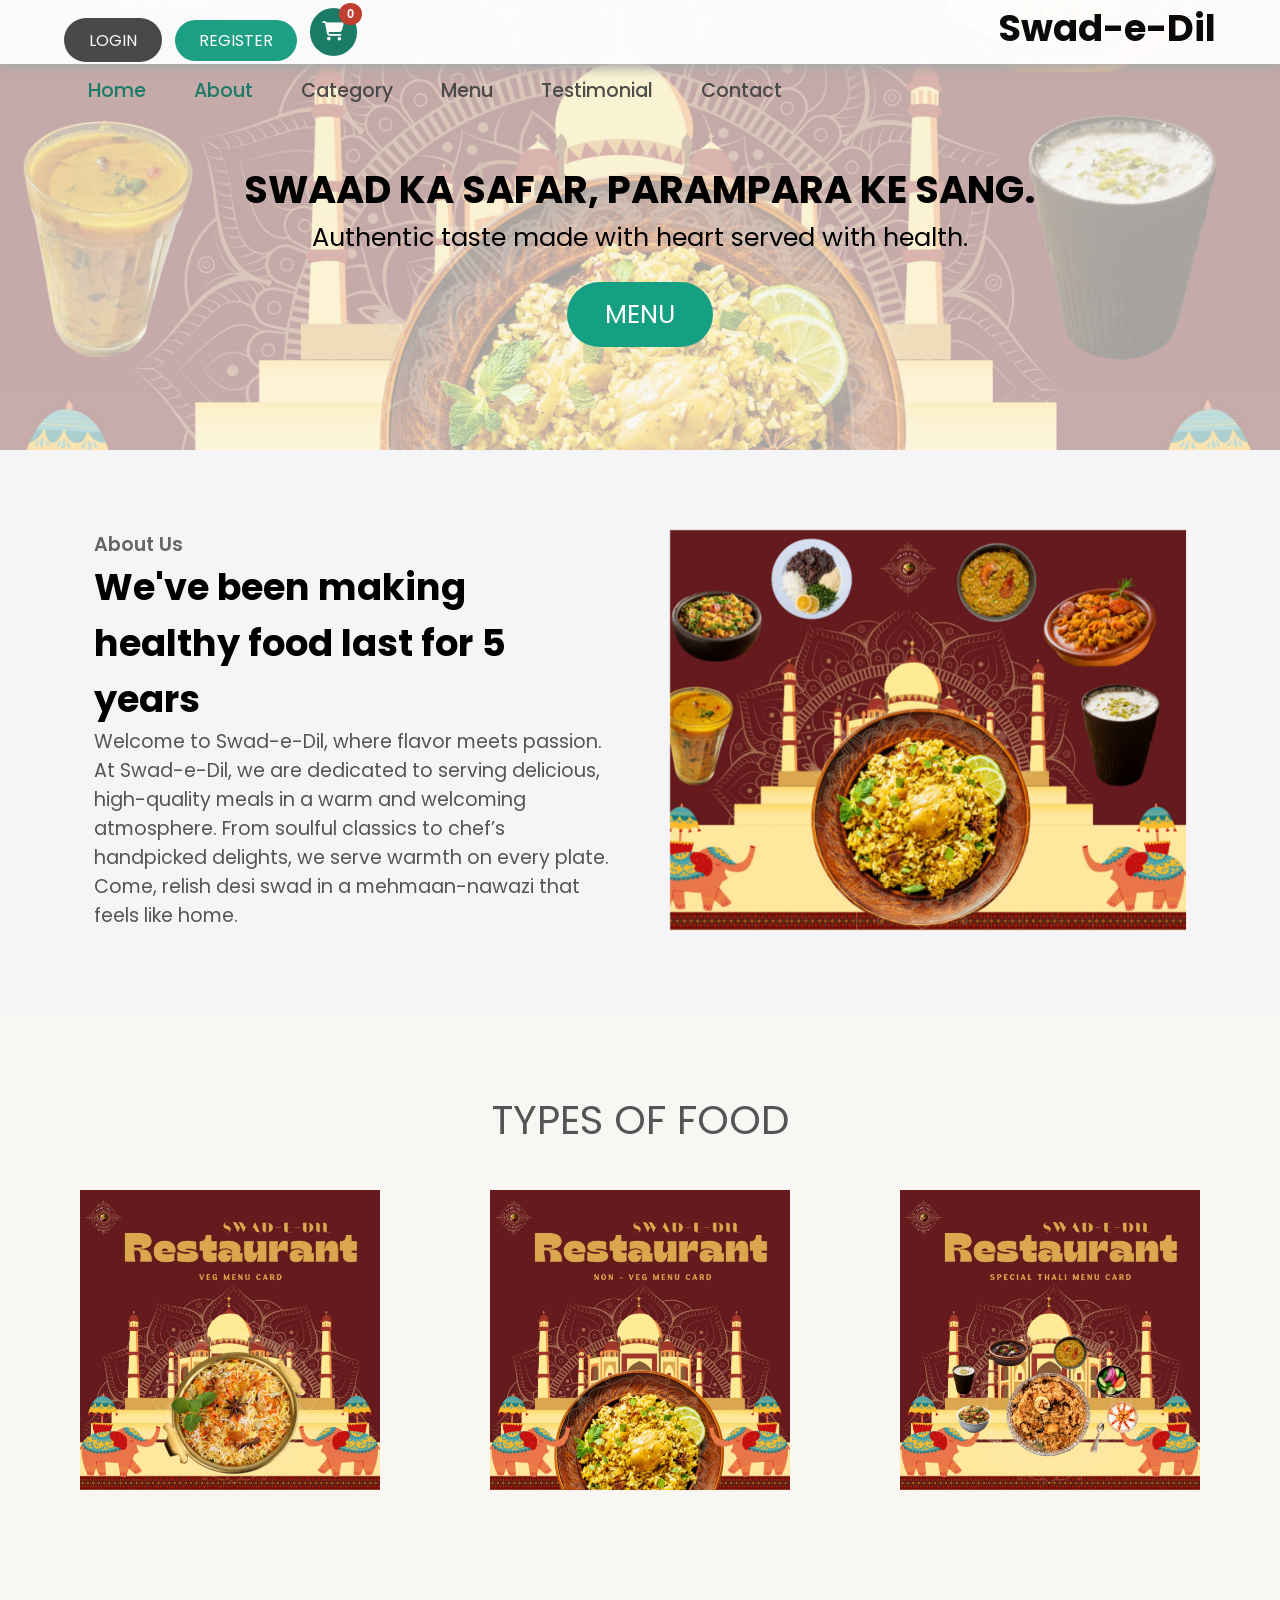
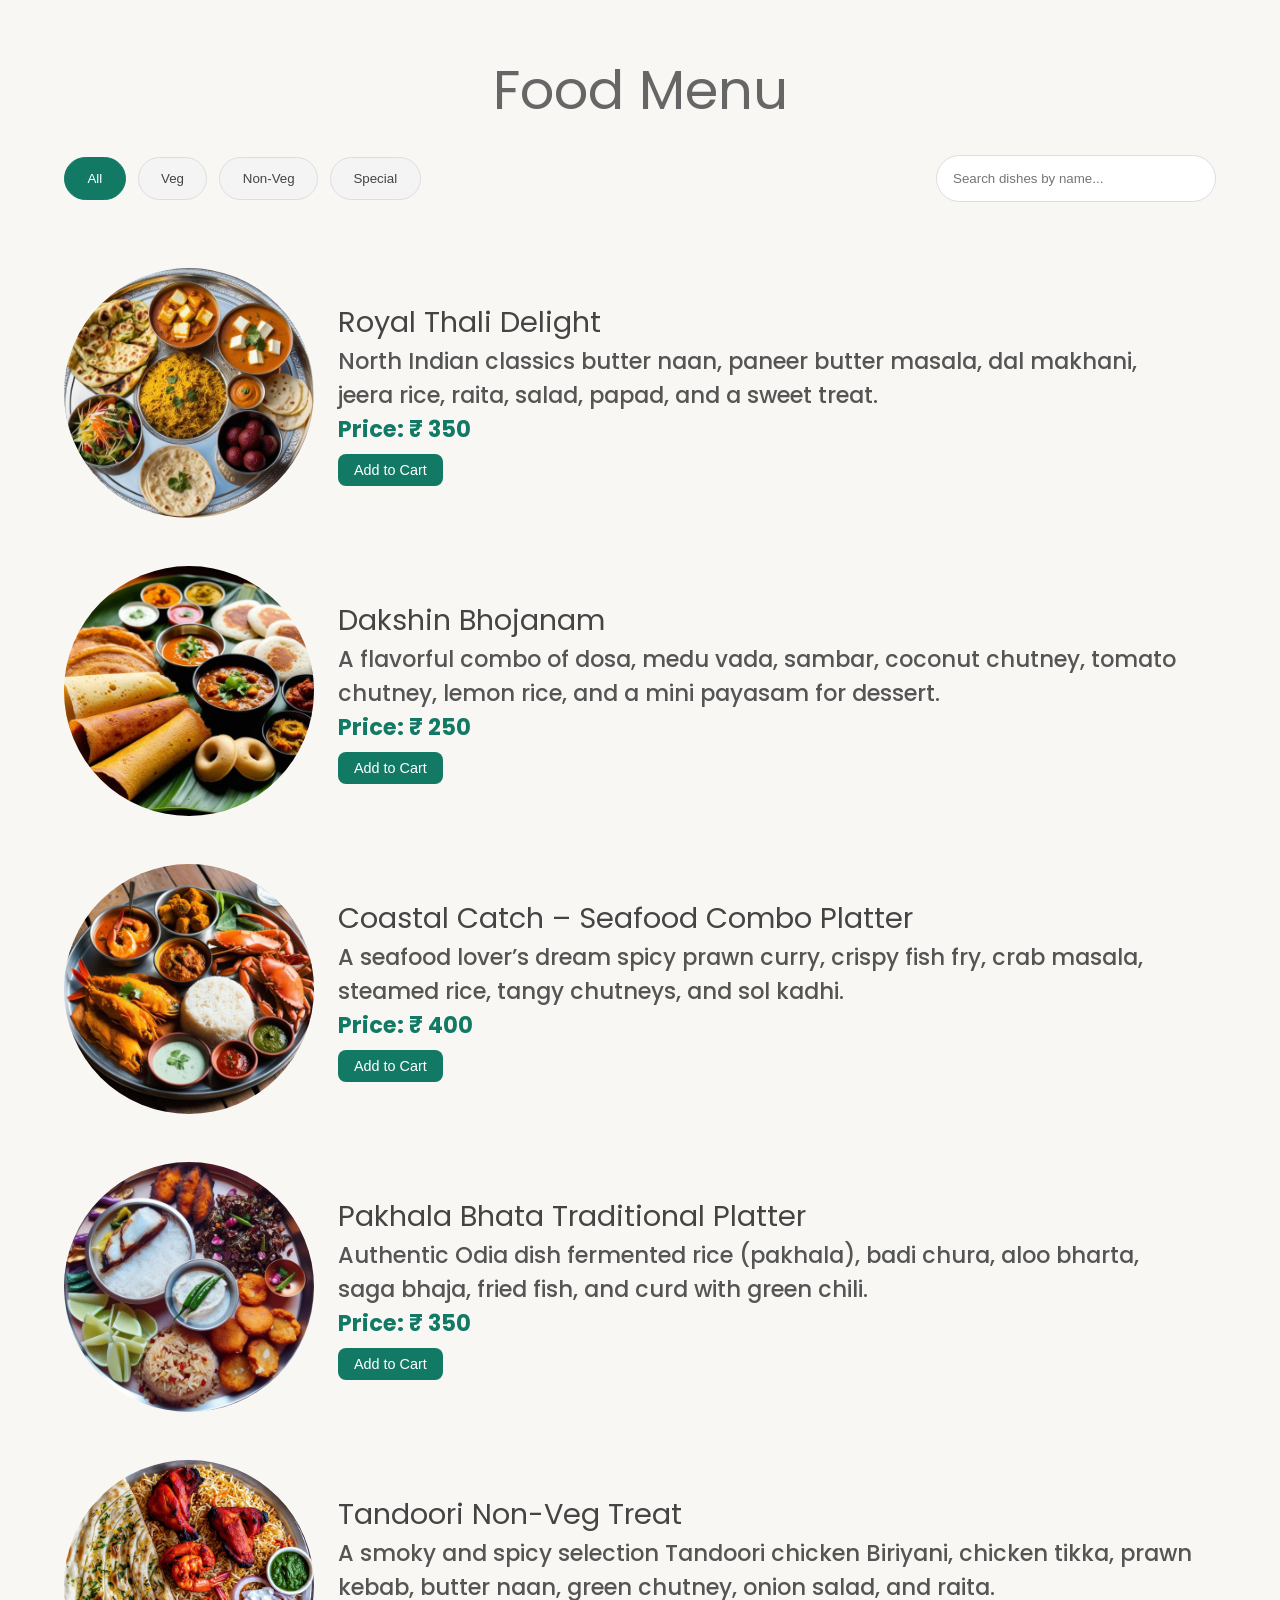
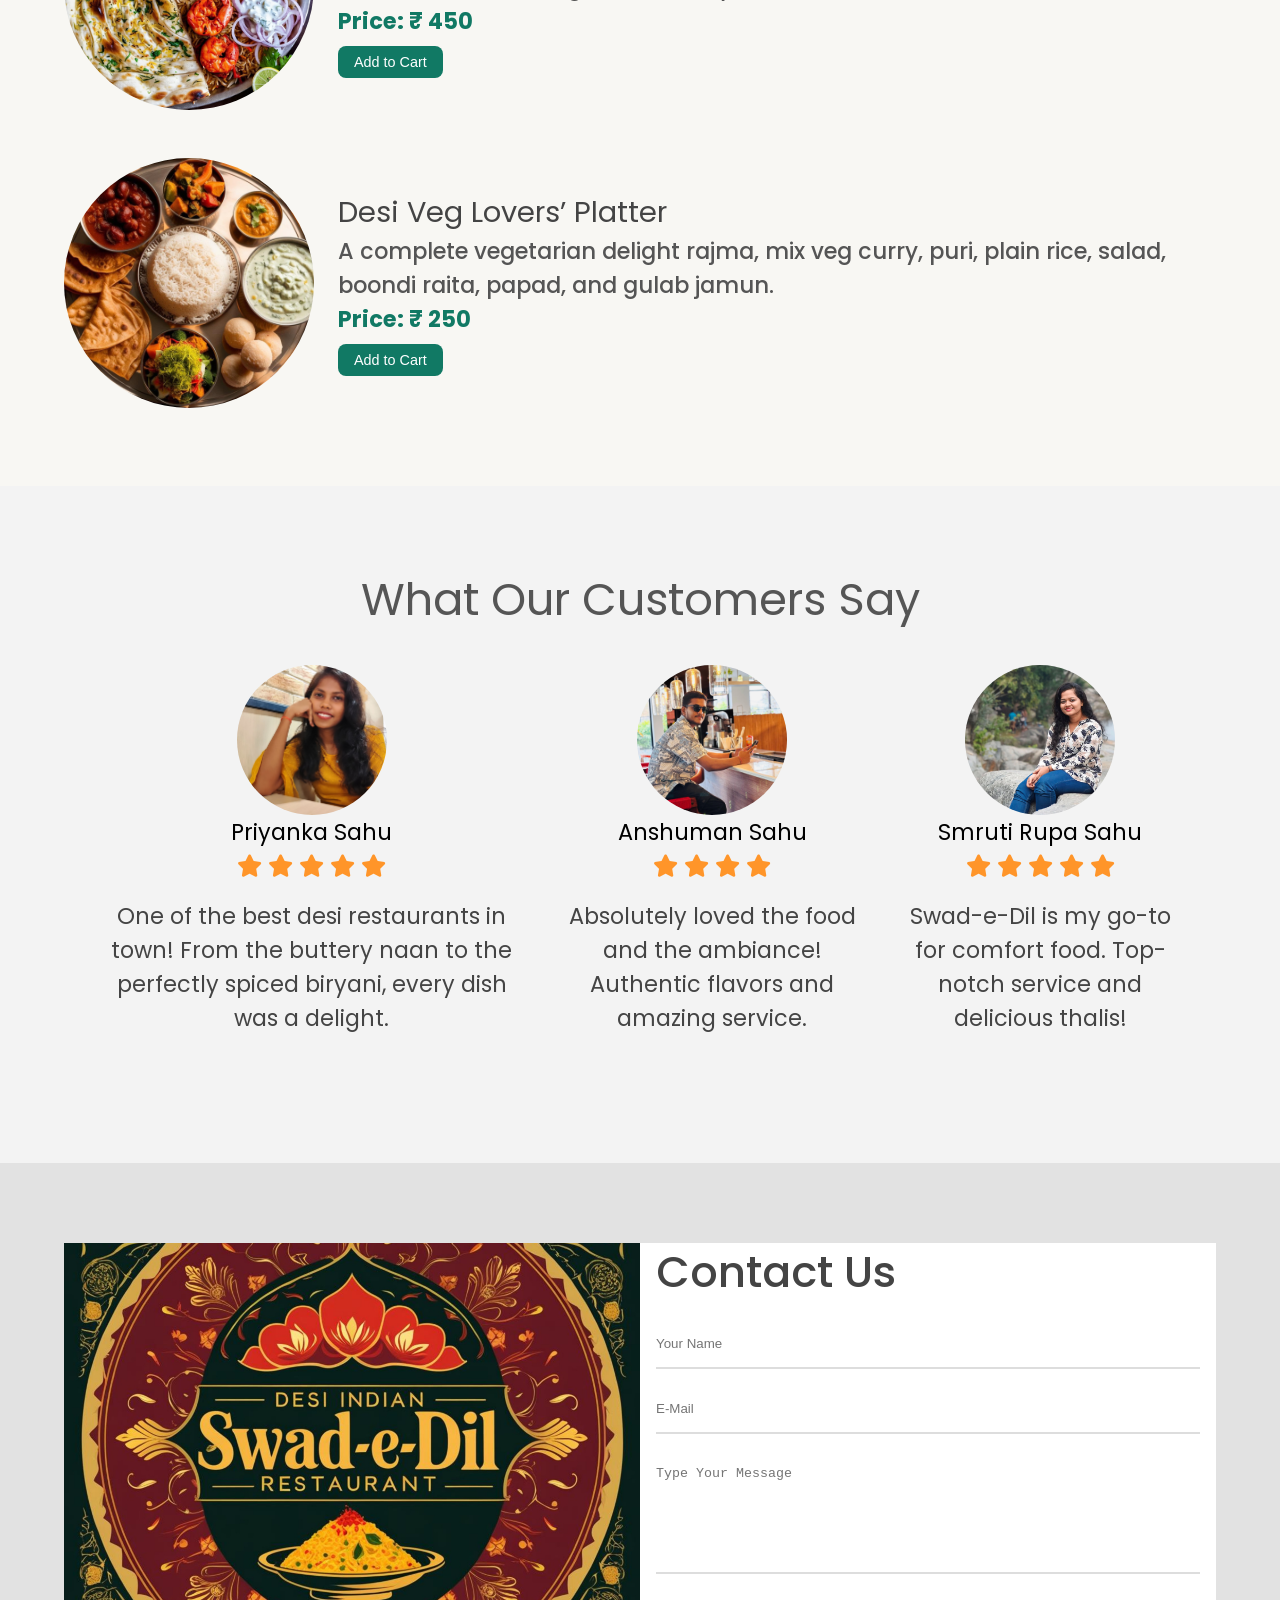
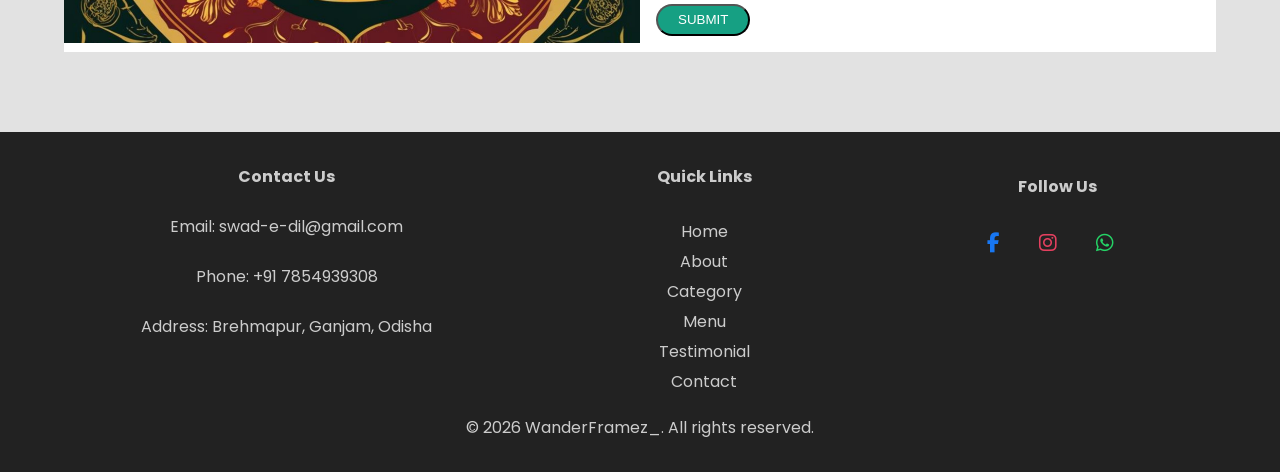
==== commit a52b76c1: "update the code" ====
--- a/index.html
+++ b/index.html
@@ -31,6 +31,9 @@
         <li><a href="#food-menu">Menu</a></li>
         <li><a href="#testimonials">Testimonial</a></li>
         <li><a href="#contact">Contact</a></li>
+        <li class="nav-profile" id="nav-profile" style="display:none;">
+          <button id="profile-icon-btn" class="profile-icon" aria-label="Open profile"><span id="profile-icon-initials">U</span></button>
+        </li>
       </ul>
       <h1 class="logo">Swad-e-Dil</h1>
       <div class="user-actions" id="user-actions">
@@ -39,30 +42,17 @@
           <a href="login.html" class="btn btn-secondary">Login</a>
           <a href="register.html" class="btn btn-primary">Register</a>
         </div>
-        <!-- User profile and cart for logged users -->
-        <div class="user-profile" id="user-profile" style="display: none;">
-          <button id="cart-btn" class="cart-btn" aria-label="View cart">
-            <i class="fas fa-shopping-cart"></i>
-            <span id="cart-count" class="cart-count">0</span>
-          </button>
-          <div class="profile-dropdown">
-            <button id="profile-btn" class="profile-btn">
-              <i class="fas fa-user"></i>
-              <span id="profile-name">User</span>
-            </button>
-            <div id="profile-menu" class="profile-menu">
-              <a href="#profile">My Profile</a>
-              <a href="#orders">My Orders</a>
-              <button id="logout-btn">Logout</button>
-            </div>
-          </div>
-        </div>
+        <button id="cart-btn" class="cart-btn" aria-label="View cart">
+          <i class="fas fa-shopping-cart"></i>
+          <span id="cart-count" class="cart-count">0</span>
+        </button>
       </div>
     </div>
   </nav>
 
   <!-- Showcase Section -->
   <section class="showcase-area" id="home">
+    <img class="showcase-bg" src="assets/cover photo.jpg" alt="Cover photo" />
     <div class="showcase-container">
       <h1 class="main-title">Swaad ka safar, parampara ke sang.</h1>
       <p>Authentic taste made with heart served with health.</p>
@@ -85,7 +75,7 @@
         </p>
       </div>
       <div class="about-img">
-        <img src="assets/Swad-e-dil_poster.jpg" alt="food" />
+        <img src="assets/cover photo.jpg" alt="food" />
       </div>
     </div>
   </section>
@@ -307,6 +297,47 @@
       </div>
     </div>
   </section>
+
+  <div id="profile-panel" class="profile-panel hidden">
+    <div class="profile-panel-card">
+      <button id="close-profile-panel" class="close-btn profile-close">&times;</button>
+      <div class="profile-panel-header">
+        <div class="profile-avatar">
+          <span id="panel-profile-initials">U</span>
+        </div>
+        <div>
+          <h3 id="panel-profile-name">User Name</h3>
+          <p id="panel-profile-email">user@example.com</p>
+        </div>
+      </div>
+      <div class="profile-panel-body">
+        <p class="profile-panel-intro">Welcome back! Manage your account, view recent orders, and update your settings here.</p>
+        <div class="profile-stats">
+          <div>
+            <strong id="profile-order-count">0</strong>
+            <span>Orders</span>
+          </div>
+          <div>
+            <strong>2</strong>
+            <span>Favorites</span>
+          </div>
+          <div>
+            <strong>4</strong>
+            <span>Rewards</span>
+          </div>
+        </div>
+        <div class="profile-actions">
+          <a href="user.html" class="btn btn-secondary">Dashboard</a>
+          <button id="profile-logout-btn" class="btn btn-primary">Logout</button>
+        </div>
+        <div class="profile-links">
+          <a href="#orders"><i class="fas fa-box"></i> My Orders</a>
+          <a href="#contact"><i class="fas fa-map-marker-alt"></i> Delivery Address</a>
+          <a href="#contact"><i class="fas fa-phone"></i> Contact Support</a>
+        </div>
+      </div>
+    </div>
+  </div>
 
   <div id="cart-modal" class="cart-modal">
     <div class="cart-content">
--- a/css/style.css
+++ b/css/style.css
@@ -414,6 +414,149 @@
   overflow-y: auto;
 }
 
+.profile-icon {
+  width: 42px;
+  height: 42px;
+  border-radius: 50%;
+  border: 2px solid #117964;
+  background: #117964;
+  color: #fff;
+  display: inline-flex;
+  align-items: center;
+  justify-content: center;
+  font-size: 1rem;
+  cursor: pointer;
+}
+
+.profile-icon span {
+  display: inline-flex;
+  align-items: center;
+  justify-content: center;
+  width: 100%;
+  height: 100%;
+  font-weight: 700;
+}
+
+.profile-panel {
+  position: fixed;
+  inset: 0;
+  display: flex;
+  justify-content: center;
+  align-items: center;
+  background: rgba(0, 0, 0, 0.35);
+  z-index: 1100;
+  padding: 1rem;
+}
+
+.profile-panel.hidden {
+  display: none;
+}
+
+.profile-panel-card {
+  width: min(460px, 100%);
+  background: #fff;
+  border-radius: 28px;
+  padding: 1.5rem;
+  box-shadow: 0 24px 60px rgba(0, 0, 0, 0.18);
+}
+
+.profile-close {
+  position: absolute;
+  top: 1rem;
+  right: 1rem;
+  background: none;
+  font-size: 1.8rem;
+  color: #666;
+}
+
+.profile-panel-header {
+  display: flex;
+  align-items: center;
+  gap: 1rem;
+  margin-bottom: 1.25rem;
+}
+
+.profile-avatar {
+  width: 76px;
+  height: 76px;
+  border-radius: 50%;
+  background: #117964;
+  display: flex;
+  align-items: center;
+  justify-content: center;
+  color: #fff;
+  font-size: 2.2rem;
+  font-weight: 700;
+}
+
+.profile-panel-header h3 {
+  margin-bottom: 0.25rem;
+}
+
+.profile-panel-header p {
+  color: #666;
+}
+
+.profile-panel-intro {
+  margin-bottom: 1.5rem;
+  color: #444;
+  line-height: 1.7;
+}
+
+.profile-stats {
+  display: grid;
+  grid-template-columns: repeat(3, minmax(0, 1fr));
+  gap: 1rem;
+  margin-bottom: 1.5rem;
+}
+
+.profile-stats div {
+  background: #f7fbf7;
+  border-radius: 18px;
+  padding: 1rem;
+  text-align: center;
+}
+
+.profile-stats strong {
+  display: block;
+  font-size: 1.4rem;
+  color: #117964;
+  margin-bottom: 0.25rem;
+}
+
+.profile-actions {
+  display: flex;
+  gap: 1rem;
+  flex-wrap: wrap;
+  margin-bottom: 1.5rem;
+}
+
+.profile-links {
+  display: grid;
+  gap: 1rem;
+}
+
+.profile-links a {
+  display: flex;
+  align-items: center;
+  gap: 0.75rem;
+  padding: 1rem 1rem;
+  border: 1px solid #e3e3e3;
+  border-radius: 16px;
+  color: #444;
+  text-decoration: none;
+  transition: background 0.25s ease, border-color 0.25s ease;
+}
+
+.profile-links a:hover {
+  background: #f9fff9;
+  border-color: #cde8d6;
+}
+
+.profile-links i {
+  color: #117964;
+}
+
 .cart-header {
   display: flex;
   justify-content: space-between;
@@ -622,13 +765,25 @@
 .navbar-container {
   display: flex;
   justify-content: space-between;
-  height: 64px;
-  align-items: center;
+  align-items: center;
+  flex-wrap: wrap;
+  gap: 0.75rem;
+  min-height: 64px;
 }
 
 .menu-items {
   order: 2;
   display: flex;
+  align-items: center;
+  gap: 1.5rem;
+}
+
+.user-actions {
+  display: flex;
+  gap: 0.8rem;
+  align-items: center;
+  flex-wrap: wrap;
+  justify-content: flex-end;
 }
 
 .menu-items li {
@@ -657,16 +812,27 @@
 
 /* SHOWCASE SITE */
 .showcase-area {
+  position: relative;
   height: 50vh;
   background: linear-gradient(rgba(240, 240, 240, 0.144),
-      rgba(255, 255, 255, 0.336)),
-    url("assets/cover\ photo.jpg");
-  background-size: cover;
-  background-position: center;
-  background-repeat: no-repeat;
+      rgba(255, 255, 255, 0.336));
+  overflow: hidden;
+}
+
+.showcase-area .showcase-bg {
+  position: absolute;
+  inset: 0;
+  width: 100%;
+  height: 100%;
+  object-fit: cover;
+  object-position: center;
+  z-index: 0;
+  opacity: 0.35;
 }
 
 .showcase-container {
+  position: relative;
+  z-index: 1;
   display: flex;
   flex-direction: column;
   align-items: center;
@@ -1165,10 +1331,33 @@
   .navbar input[type="checkbox"],
   .navbar .hamburger-lines {
     display: block;
+    z-index: 20;
   }
 
   .navbar-container {
     justify-content: space-between;
+    align-items: center;
+    position: relative;
+    min-height: 64px;
+    padding: 0.5rem 1rem;
+  }
+
+  .logo {
+    order: 2;
+    margin: 0 auto;
+    position: relative;
+  }
+
+  .user-actions {
+    order: 3;
+    width: 100%;
+    justify-content: flex-end;
+    padding-top: 0.5rem;
+  }
+
+  .auth-actions {
+    width: auto;
+    gap: 0.6rem;
   }
 
   .menu-items {
@@ -1180,9 +1369,9 @@
     background: #fff;
     padding: 2rem 1.5rem;
     flex-direction: column;
-    gap: 1.2rem;
+    gap: 1rem;
     box-shadow: 0 18px 35px rgba(0, 0, 0, 0.12);
-    z-index: 10;
+    z-index: 15;
   }
 
   .menu-items li {
@@ -1242,9 +1431,33 @@
   }
 
   .navbar-container {
-    display: block;
+    display: flex;
     position: relative;
-    height: 64px;
+    flex-wrap: wrap;
+    align-items: center;
+    justify-content: space-between;
+    min-height: 64px;
+    padding: 0.75rem 1rem;
+  }
+
+  .user-actions {
+    order: 3;
+    width: 100%;
+    justify-content: flex-end;
+    gap: 0.5rem;
+    padding-top: 0.5rem;
+  }
+
+  .auth-actions {
+    width: 100%;
+    justify-content: flex-end;
+    gap: 0.5rem;
+    flex-wrap: wrap;
+  }
+
+  .auth-actions a {
+    font-size: 1rem;
+    padding: 0.55rem 1rem;
   }
 
   .navbar-container input[type="checkbox"] {
@@ -1303,6 +1516,7 @@
     padding-left: 50px;
     transition: transform 0.5s ease-in-out;
     box-shadow: 5px 0px 10px 0px #aaa;
+    z-index: 15;
   }
 
   .navbar .menu-items li {
@@ -1312,9 +1526,9 @@
   }
 
   .logo {
-    position: absolute;
-    top: 5px;
-    right: 15px;
+    position: relative;
+    order: 2;
+    margin: 0 auto;
     font-size: 2rem;
   }
 
@@ -1395,6 +1609,292 @@
   }
 }
 
+@media (max-width: 1024px) {
+  .container {
+    width: 95%;
+  }
+
+  .showcase-area {
+    height: 60vh;
+  }
+
+  .showcase-container {
+    font-size: 1.45rem;
+  }
+
+  .main-title {
+    font-size: 2.2rem;
+  }
+
+  #about h2,
+  .testimonial-title,
+  .form-container h2 {
+    font-size: 2rem;
+  }
+
+  .about-wrapper {
+    flex-direction: column;
+  }
+
+  .about-img,
+  .about-text {
+    padding: 20px;
+  }
+
+  .about-img img {
+    height: auto;
+  }
+
+  .food-container {
+    flex-direction: column;
+    gap: 1.5rem;
+  }
+
+  .food-type {
+    margin: 0;
+  }
+
+  .food-menu-container {
+    gap: 1.5rem;
+  }
+
+  .food-menu-item {
+    flex-direction: column;
+    align-items: center;
+    text-align: center;
+  }
+
+  .food-menu-container img {
+    width: 220px;
+    height: 220px;
+  }
+
+  .food-description {
+    margin: 1rem 0 0 0;
+  }
+
+  .menu-tools {
+    flex-direction: column;
+    align-items: stretch;
+  }
+
+  .menu-search input {
+    width: 100%;
+  }
+
+  .testimonial-container {
+    flex-direction: column;
+  }
+
+  .customer-photo img {
+    width: 120px;
+    height: 120px;
+  }
+
+  .contact-container {
+    flex-direction: column;
+  }
+
+  .contact-img,
+  .form-container {
+    width: 100%;
+  }
+
+  .contact-img img {
+    height: auto;
+  }
+
+  .footer-content {
+    flex-direction: column;
+    gap: 1.5rem;
+  }
+}
+
+@media (max-width: 768px) {
+  .showcase-area {
+    height: 65vh;
+  }
+
+  .main-title {
+    font-size: 2rem;
+  }
+
+  .auth-page {
+    padding-top: 4rem;
+  }
+
+  .auth-panel {
+    padding: 2rem;
+  }
+
+  .auth-panel h2 {
+    font-size: 2.4rem;
+  }
+
+  .food-menu-item img {
+    width: 180px;
+    height: 180px;
+  }
+
+  .food-menu-item {
+    gap: 1.25rem;
+  }
+
+  .testimonial-box {
+    padding: 1rem 0;
+  }
+
+  .testimonial-box .testimonial-text {
+    margin: 0.75rem 0;
+  }
+
+  .payment-section {
+    padding: 0.85rem;
+  }
+}
+
+@media (max-width: 600px) {
+  html {
+    font-size: 58%;
+  }
+
+  .navbar {
+    height: auto;
+    padding: 0.75rem 0;
+  }
+
+  .navbar-container {
+    padding: 0 1rem;
+  }
+
+  .logo {
+    font-size: 2rem;
+  }
+
+  .menu-items {
+    padding: 1rem 1.5rem 2rem;
+  }
+
+  .menu-items li {
+    margin-bottom: 1.25rem;
+  }
+
+  .showcase-area {
+    height: 70vh;
+  }
+
+  .showcase-container {
+    font-size: 1.35rem;
+  }
+
+  .main-title {
+    font-size: 1.8rem;
+  }
+
+  .food-menu-container img {
+    width: 180px;
+    height: 180px;
+  }
+
+  .menu-search input {
+    width: 100%;
+  }
+
+  .contact-img {
+    width: 100%;
+    margin: 2rem 0 0 0;
+  }
+
+  .footer-content {
+    text-align: center;
+  }
+
+  .footer-content > div {
+    width: 100%;
+  }
+}
+
+@media (max-width: 500px) {
+  html {
+    font-size: 55%;
+  }
+
+  .auth-panel h2 {
+    font-size: 2.1rem;
+  }
+
+  .showcase-container {
+    padding: 0 1rem;
+  }
+
+  .main-title {
+    font-size: 1.6rem;
+  }
+
+  .menu-items li {
+    font-size: 1.4rem;
+  }
+
+  .food-menu-item img {
+    width: 160px;
+    height: 160px;
+  }
+
+  .payment-methods {
+    grid-template-columns: 1fr;
+  }
+}
+
+@media (max-width: 414px) {
+  .navbar-container .hamburger-lines {
+    left: 15px;
+  }
+
+  .navbar .menu-items {
+    padding-left: 40px;
+  }
+
+  .showcase-area {
+    height: 75vh;
+  }
+
+  .hero-overlay {
+    padding: 1.5rem;
+  }
+
+  .auth-hero {
+    min-height: 320px;
+  }
+
+  .auth-panel {
+    padding: 1.5rem;
+  }
+
+  .form-container {
+    width: 100%;
+  }
+
+  footer {
+    padding: 1.5rem 0.75rem;
+  }
+}
+
+@media (max-width: 360px) {
+  html {
+    font-size: 52%;
+  }
+
+  .btn,
+  .btn-primary,
+  .btn-secondary {
+    padding: 0.55rem 1.2rem;
+  }
+
+  .menu-items li {
+    margin-bottom: 1rem;
+  }
+}
+
 @media (orientation: landscape) and (max-height: 500px) {
   .showcase-area {
     height: 50vmax;
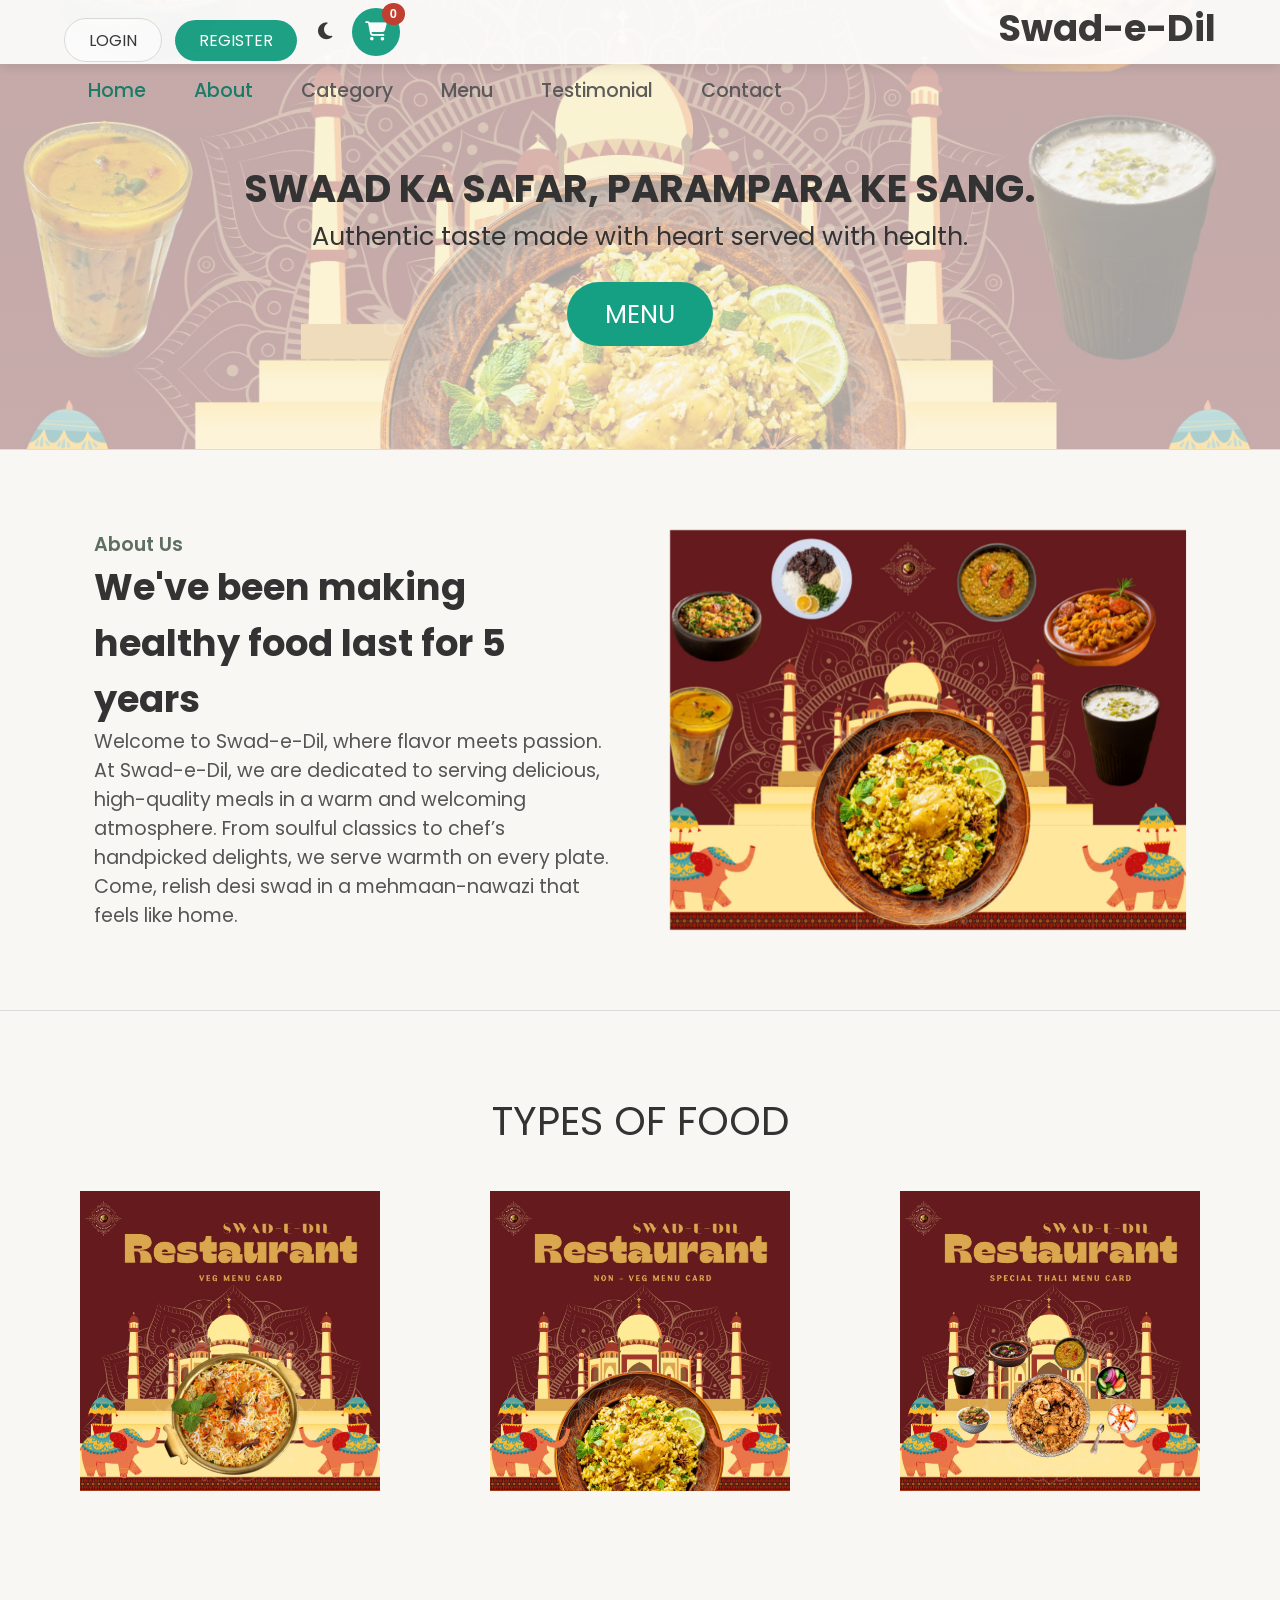
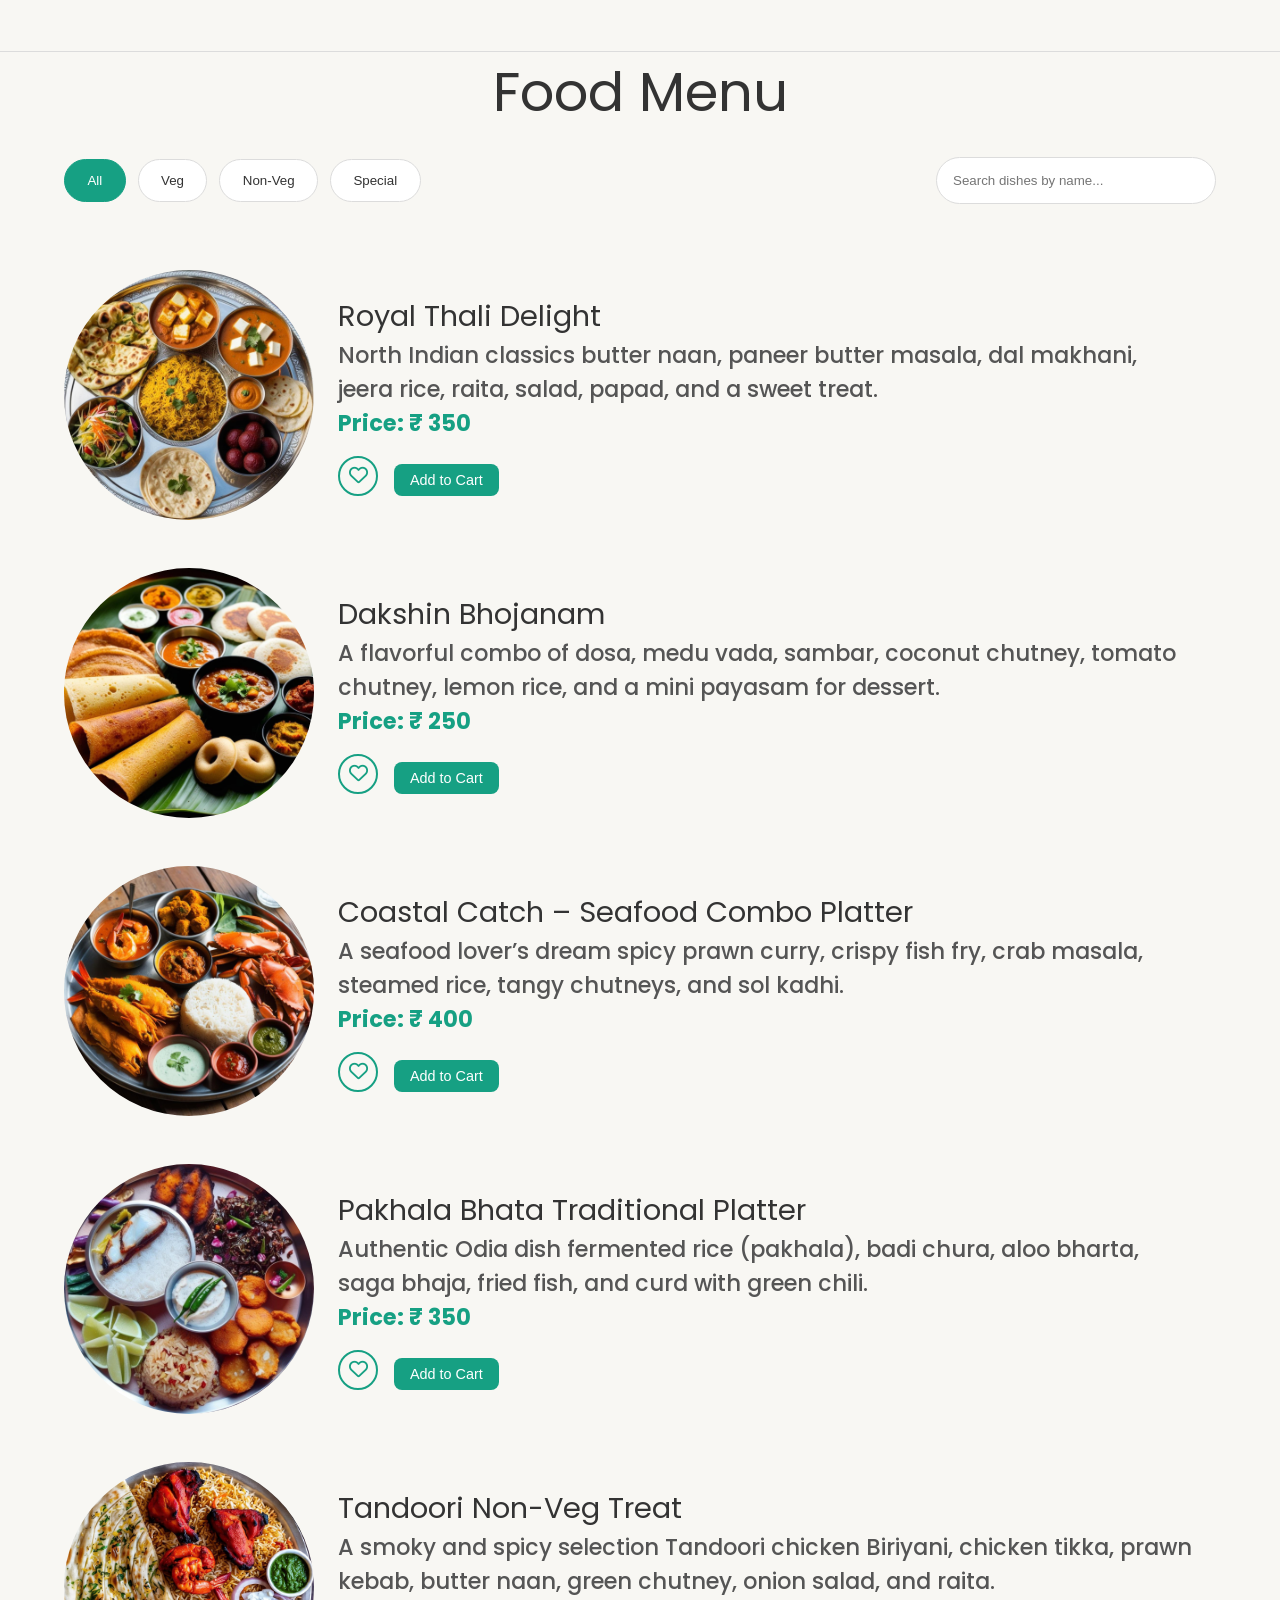
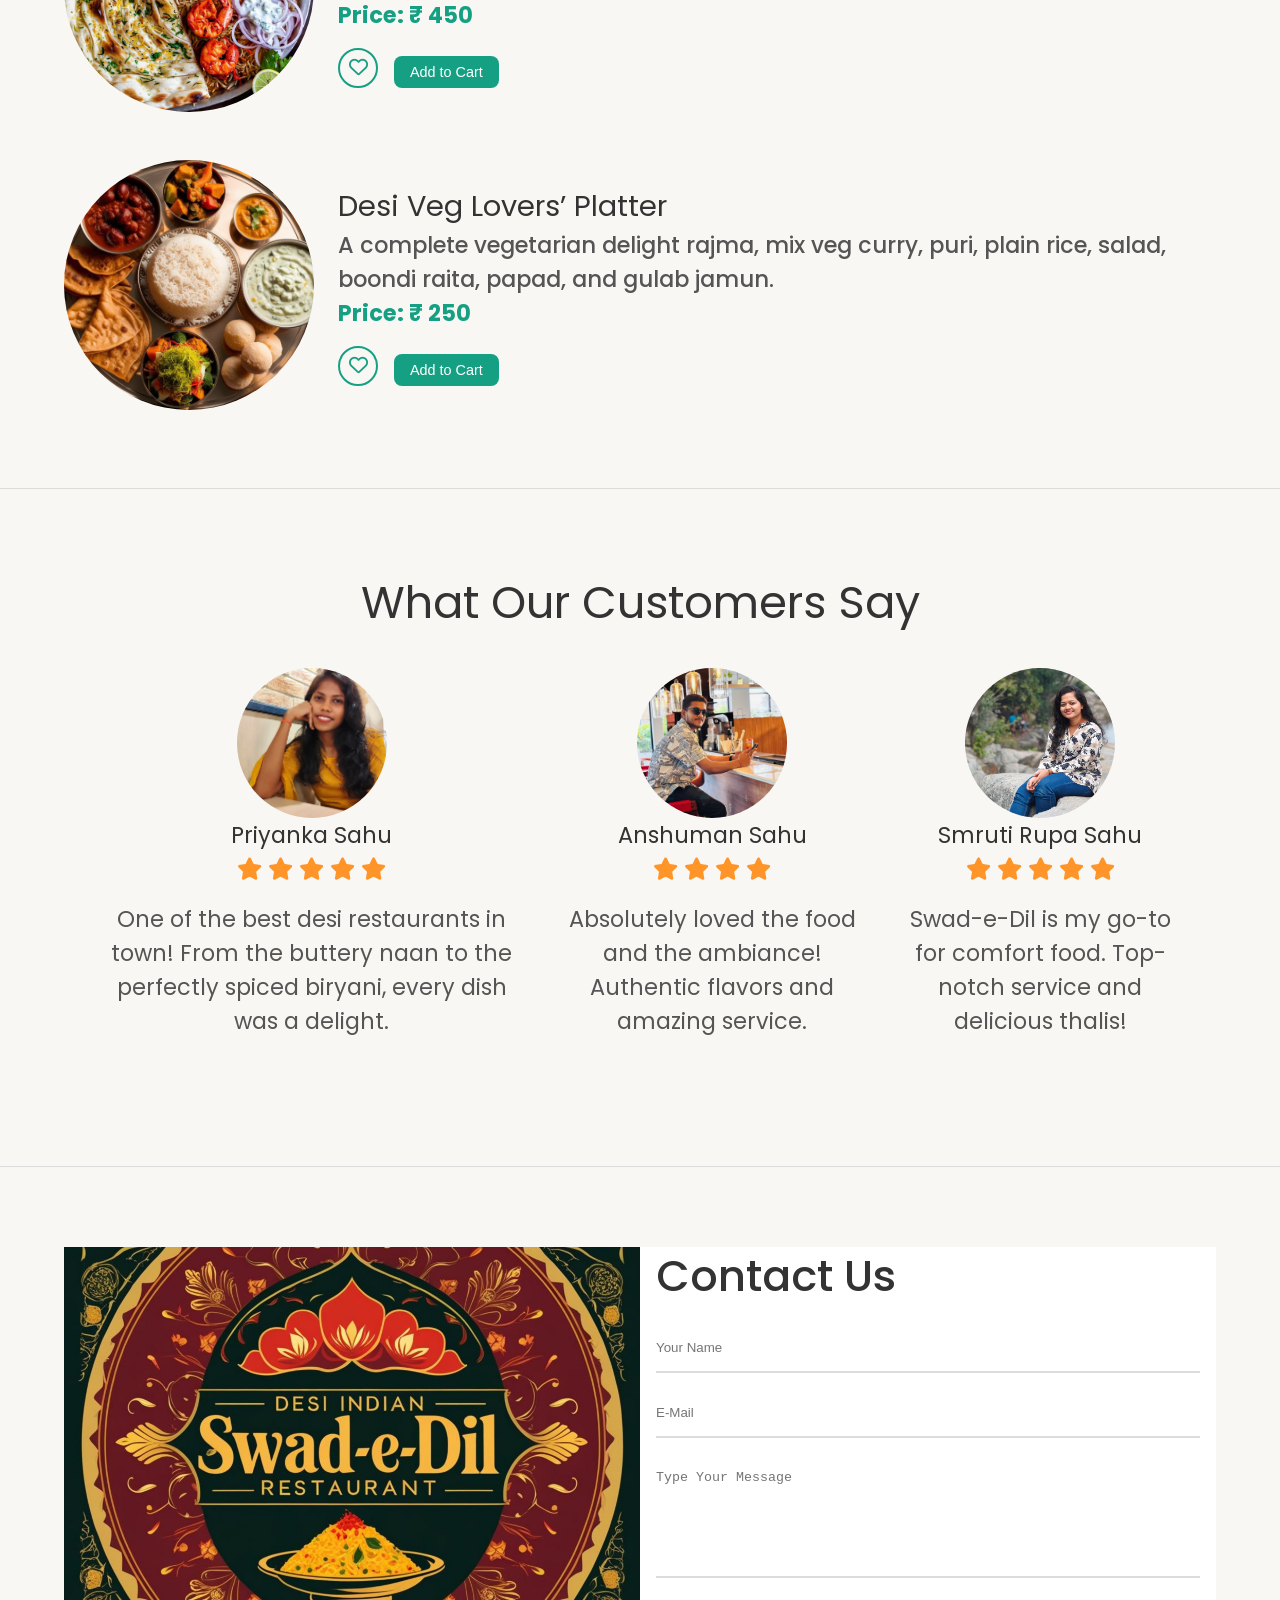
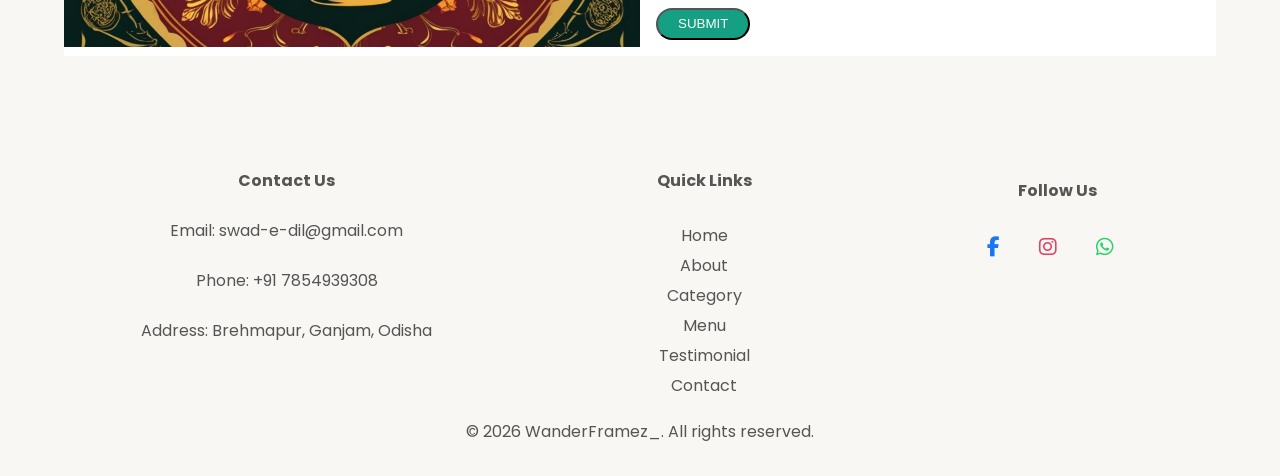
==== commit ef88a537: "update the code" ====
--- a/index.html
+++ b/index.html
@@ -11,6 +11,7 @@
   <link rel="preconnect" href="https://fonts.gstatic.com" crossorigin />
   <link href="https://fonts.googleapis.com/css2?family=Poppins:wght@400;500;600;700&display=swap" rel="stylesheet" />
   <link rel="stylesheet" href="css/style.css" />
+  <link rel="stylesheet" href="css/responsive.css" />
   <link rel="stylesheet" href="https://cdnjs.cloudflare.com/ajax/libs/font-awesome/6.5.0/css/all.min.css" />
 </head>
 
@@ -42,6 +43,9 @@
           <a href="login.html" class="btn btn-secondary">Login</a>
           <a href="register.html" class="btn btn-primary">Register</a>
         </div>
+        <button id="theme-toggle" class="theme-toggle" aria-label="Toggle dark mode">
+          <i class="fas fa-moon"></i>
+        </button>
         <button id="cart-btn" class="cart-btn" aria-label="View cart">
           <i class="fas fa-shopping-cart"></i>
           <span id="cart-count" class="cart-count">0</span>
@@ -145,7 +149,12 @@
           <p>North Indian classics butter naan, paneer butter masala, dal makhani, jeera rice, raita, salad, papad, and
             a sweet treat.</p>
           <p class="food-price">Price: &#8377; 350</p>
-          <button class="add-to-cart-btn" data-name="Royal Thali Delight" data-price="350">Add to Cart</button>
+          <div class="food-actions">
+            <button class="favorite-btn" data-name="Royal Thali Delight" data-price="350" aria-label="Add to favorites">
+              <i class="far fa-heart"></i>
+            </button>
+            <button class="add-to-cart-btn" data-name="Royal Thali Delight" data-price="350">Add to Cart</button>
+          </div>
         </div>
       </div>
 
@@ -159,7 +168,12 @@
           <p>A flavorful combo of dosa, medu vada, sambar, coconut chutney, tomato chutney, lemon rice, and a mini
             payasam for dessert.</p>
           <p class="food-price">Price: &#8377; 250</p>
-          <button class="add-to-cart-btn" data-name="Dakshin Bhojanam" data-price="250">Add to Cart</button>
+          <div class="food-actions">
+            <button class="favorite-btn" data-name="Dakshin Bhojanam" data-price="250" aria-label="Add to favorites">
+              <i class="far fa-heart"></i>
+            </button>
+            <button class="add-to-cart-btn" data-name="Dakshin Bhojanam" data-price="250">Add to Cart</button>
+          </div>
         </div>
       </div>
 
@@ -173,7 +187,12 @@
           <p>A seafood lover’s dream spicy prawn curry, crispy fish fry, crab masala, steamed rice, tangy chutneys, and
             sol kadhi.</p>
           <p class="food-price">Price: &#8377; 400</p>
-          <button class="add-to-cart-btn" data-name="Coastal Catch – Seafood Combo Platter" data-price="400">Add to Cart</button>
+          <div class="food-actions">
+            <button class="favorite-btn" data-name="Coastal Catch – Seafood Combo Platter" data-price="400" aria-label="Add to favorites">
+              <i class="far fa-heart"></i>
+            </button>
+            <button class="add-to-cart-btn" data-name="Coastal Catch – Seafood Combo Platter" data-price="400">Add to Cart</button>
+          </div>
         </div>
       </div>
 
@@ -187,7 +206,12 @@
           <p>Authentic Odia dish fermented rice (pakhala), badi chura, aloo bharta, saga bhaja, fried fish, and curd
             with green chili.</p>
           <p class="food-price">Price: &#8377; 350</p>
-          <button class="add-to-cart-btn" data-name="Pakhala Bhata Traditional Platter" data-price="350">Add to Cart</button>
+          <div class="food-actions">
+            <button class="favorite-btn" data-name="Pakhala Bhata Traditional Platter" data-price="350" aria-label="Add to favorites">
+              <i class="far fa-heart"></i>
+            </button>
+            <button class="add-to-cart-btn" data-name="Pakhala Bhata Traditional Platter" data-price="350">Add to Cart</button>
+          </div>
         </div>
       </div>
 
@@ -201,7 +225,12 @@
           <p>A smoky and spicy selection Tandoori chicken Biriyani, chicken tikka, prawn kebab, butter naan, green
             chutney, onion salad, and raita.</p>
           <p class="food-price">Price: &#8377; 450</p>
-          <button class="add-to-cart-btn" data-name="Tandoori Non-Veg Treat" data-price="450">Add to Cart</button>
+          <div class="food-actions">
+            <button class="favorite-btn" data-name="Tandoori Non-Veg Treat" data-price="450" aria-label="Add to favorites">
+              <i class="far fa-heart"></i>
+            </button>
+            <button class="add-to-cart-btn" data-name="Tandoori Non-Veg Treat" data-price="450">Add to Cart</button>
+          </div>
         </div>
       </div>
 
@@ -215,7 +244,12 @@
           <p>A complete vegetarian delight rajma, mix veg curry, puri, plain rice, salad, boondi raita, papad, and gulab
             jamun.</p>
           <p class="food-price">Price: &#8377; 250</p>
-          <button class="add-to-cart-btn" data-name="Desi Veg Lovers’ Platter" data-price="250">Add to Cart</button>
+          <div class="food-actions">
+            <button class="favorite-btn" data-name="Desi Veg Lovers’ Platter" data-price="250" aria-label="Add to favorites">
+              <i class="far fa-heart"></i>
+            </button>
+            <button class="add-to-cart-btn" data-name="Desi Veg Lovers’ Platter" data-price="250">Add to Cart</button>
+          </div>
         </div>
       </div>
 
@@ -416,7 +450,7 @@
     <p>&copy; 2026 WanderFramez_. All rights reserved.</p>
   </footer>
 
-  <script src="js/main.js" defer></script>
+  <script src="js/app.js" defer></script>
 </body>
 
 </html>
--- a/css/style.css
+++ b/css/style.css
@@ -7,6 +7,42 @@
   margin: 0;
 }
 
+:root {
+  /* Light theme colors */
+  --bg-primary: #f8f7f3;
+  --bg-secondary: #ffffff;
+  --bg-tertiary: rgba(255, 255, 255, 0.98);
+  --text-primary: #333333;
+  --text-secondary: #555555;
+  --text-muted: #5e6f61;
+  --border-color: #dcdcdc;
+  --shadow-color: rgba(0, 0, 0, 0.08);
+  --accent-color: #16a083;
+  --accent-hover: #117964;
+  --card-bg: rgba(255, 255, 255, 0.98);
+  --nav-bg: rgba(255, 255, 255, 0.95);
+  --gradient-start: #f8faf8;
+  --gradient-end: #fff;
+}
+
+[data-theme="dark"] {
+  /* Dark theme colors */
+  --bg-primary: #1a1a1a;
+  --bg-secondary: #2d2d2d;
+  --bg-tertiary: #2d2d2d;
+  --text-primary: #ffffff;
+  --text-secondary: #cccccc;
+  --text-muted: #aaaaaa;
+  --border-color: #444444;
+  --shadow-color: rgba(0, 0, 0, 0.3);
+  --accent-color: #16a083;
+  --accent-hover: #117964;
+  --card-bg: #2d2d2d;
+  --nav-bg: rgba(45, 45, 45, 0.95);
+  --gradient-start: #1a1a1a;
+  --gradient-end: #2d2d2d;
+}
+
 html {
   scroll-behavior: smooth;
 }
@@ -17,7 +53,17 @@
 
 body {
   font-family: "Poppins", sans-serif;
-  background: #f8f7f3;
+  background: var(--bg-primary);
+  color: var(--text-primary);
+  transition: background 0.3s ease, color 0.3s ease;
+}
+
+section {
+  border-bottom: 1px solid var(--border-color);
+}
+
+section:last-of-type {
+  border-bottom: none;
 }
 
 /* UTILITY CLASSES */
@@ -41,11 +87,11 @@
 
 .btn-primary {
   color: #fff;
-  background: #16a083;
+  background: var(--accent-color);
 }
 
 .btn-primary:hover {
-  background: #117964;
+  background: var(--accent-hover);
   transition: background 0.3s ease-in-out;
 }
 
@@ -57,14 +103,15 @@
   cursor: pointer;
   outline: none;
   margin-top: 1em;
-  background: #444;
+  background: var(--bg-secondary);
+  color: var(--text-primary);
+  border: 1px solid var(--border-color);
+  transition: all 0.25s ease;
+}
+
+.btn-secondary:hover {
+  background: var(--accent-color);
   color: #fff;
-  border: 1px solid transparent;
-  transition: all 0.25s ease;
-}
-
-.btn-secondary:hover {
-  background: #2f2f2f;
 }
 
 .auth-actions {
@@ -76,7 +123,7 @@
 .auth-page {
   padding: 8rem 0 4rem;
   min-height: calc(100vh - 64px);
-  background: linear-gradient(180deg, #f8faf8 0%, #fff 100%);
+  background: linear-gradient(180deg, var(--gradient-start) 0%, var(--gradient-end) 100%);
   display: flex;
   align-items: center;
 }
@@ -143,9 +190,9 @@
 .auth-panel {
   width: 100%;
   padding: 3rem;
-  background: rgba(255, 255, 255, 0.98);
+  background: var(--card-bg);
   border-radius: 30px;
-  box-shadow: 0 24px 45px rgba(0, 0, 0, 0.08);
+  box-shadow: 0 24px 45px var(--shadow-color);
 }
 
 .auth-panel h2 {
@@ -154,13 +201,13 @@
 }
 
 .form-subtitle {
-  color: #5e6f61;
+  color: var(--text-muted);
   margin-bottom: 2rem;
   line-height: 1.75;
 }
 
 .auth-panel p {
-  color: #555;
+  color: var(--text-secondary);
   margin-bottom: 0;
   line-height: 1.7;
 }
@@ -174,50 +221,33 @@
   width: 100%;
   padding: 1.15rem 1.2rem;
   border-radius: 16px;
-  border: 1px solid #dcdcdc;
+  border: 1px solid var(--border-color);
   outline: none;
   font-size: 1.45rem;
   transition: border-color 0.25s ease, box-shadow 0.25s ease;
+  background: var(--bg-secondary);
+  color: var(--text-primary);
 }
 
 .auth-panel input:focus {
-  border-color: #117964;
+  border-color: var(--accent-color);
   box-shadow: 0 0 0 4px rgba(17, 121, 100, 0.1);
 }
 
 .auth-footer {
   margin-top: 1.75rem;
-  color: #555;
+  color: var(--text-secondary);
 }
 
 .auth-footer a {
-  color: #117964;
+  color: var(--accent-color);
   font-weight: 600;
 }
 
-@media (max-width: 1024px) {
-  .auth-layout {
-    grid-template-columns: 1fr;
-  }
-
-  .auth-hero {
-    min-height: 380px;
-  }
-}
-
-@media (max-width: 900px) {
-  .auth-page {
-    padding-top: 6rem;
-  }
-
-  .auth-actions {
-    width: 100%;
-    justify-content: flex-end;
-  }
-}
+
 
 .auth-footer a {
-  color: #117964;
+  color: var(--accent-color);
   text-decoration: none;
   font-weight: 600;
 }
@@ -225,7 +255,7 @@
 .dashboard-page {
   padding: 10rem 0 4rem 0;
   min-height: 100vh;
-  background: #f7faf4;
+  background: var(--bg-primary);
 }
 
 .dashboard-header {
@@ -233,7 +263,7 @@
 }
 
 .dashboard-header .small {
-  color: #666;
+  color: var(--text-muted);
   font-weight: 600;
   margin-bottom: 0.5rem;
 }
@@ -251,42 +281,34 @@
 }
 
 .dashboard-card {
-  background: #fff;
+  background: var(--card-bg);
   border-radius: 24px;
   padding: 2rem;
-  box-shadow: 0 18px 35px rgba(0, 0, 0, 0.08);
+  box-shadow: 0 18px 35px var(--shadow-color);
 }
 
 .dashboard-card h3 {
   margin-bottom: 1rem;
   font-size: 2rem;
+  color: var(--text-primary);
+}
+
+.dashboard-card h3 + p,
+.dashboard-card h3 + ul {
+  margin-bottom: 1rem;
 }
 
 .dashboard-card ul {
   list-style: disc inside;
-  color: #555;
+  color: var(--text-secondary);
   line-height: 1.8;
 }
 
 .dashboard-card p {
-  color: #555;
+  color: var(--text-secondary);
   line-height: 1.8;
 }
 
-@media (max-width: 1024px) {
-  .navbar-container {
-    flex-wrap: wrap;
-    gap: 1rem;
-  }
-
-  .auth-actions {
-    margin-left: auto;
-  }
-
-  .dashboard-grid {
-    grid-template-columns: 1fr;
-  }
-}
 
 .user-actions {
   display: flex;
@@ -296,7 +318,7 @@
 
 .cart-btn {
   position: relative;
-  background: #117964;
+  background: var(--accent-color);
   color: #fff;
   border: none;
   padding: 0.8rem;
@@ -307,7 +329,7 @@
 }
 
 .cart-btn:hover {
-  background: #0e5a4f;
+  background: var(--accent-hover);
 }
 
 .cart-count {
@@ -348,10 +370,10 @@
   position: absolute;
   top: 100%;
   right: 0;
-  background: #fff;
-  border: 1px solid #ddd;
+  background: var(--card-bg);
+  border: 1px solid var(--border-color);
   border-radius: 8px;
-  box-shadow: 0 8px 16px rgba(0, 0, 0, 0.1);
+  box-shadow: 0 8px 16px var(--shadow-color);
   min-width: 150px;
   display: none;
   z-index: 100;
@@ -373,11 +395,11 @@
 
 .profile-menu a:hover,
 .profile-menu button:hover {
-  background: #f5f5f5;
+  background: var(--bg-secondary);
 }
 
 .add-to-cart-btn {
-  background: #117964;
+  background: var(--accent-color);
   color: #fff;
   border: none;
   padding: 0.5rem 1rem;
@@ -406,20 +428,21 @@
 }
 
 .cart-content {
-  background: #fff;
+  background: var(--card-bg);
   border-radius: 12px;
   width: 90%;
   max-width: 500px;
   max-height: 80vh;
   overflow-y: auto;
+  color: var(--text-primary);
 }
 
 .profile-icon {
   width: 42px;
   height: 42px;
   border-radius: 50%;
-  border: 2px solid #117964;
-  background: #117964;
+  border: 2px solid var(--accent-color);
+  background: var(--accent-color);
   color: #fff;
   display: inline-flex;
   align-items: center;
@@ -454,10 +477,11 @@
 
 .profile-panel-card {
   width: min(460px, 100%);
-  background: #fff;
+  background: var(--card-bg);
   border-radius: 28px;
   padding: 1.5rem;
-  box-shadow: 0 24px 60px rgba(0, 0, 0, 0.18);
+  box-shadow: 0 24px 60px var(--shadow-color);
+  color: var(--text-primary);
 }
 
 .profile-close {
@@ -466,7 +490,7 @@
   right: 1rem;
   background: none;
   font-size: 1.8rem;
-  color: #666;
+  color: var(--text-muted);
 }
 
 .profile-panel-header {
@@ -480,7 +504,7 @@
   width: 76px;
   height: 76px;
   border-radius: 50%;
-  background: #117964;
+  background: var(--accent-color);
   display: flex;
   align-items: center;
   justify-content: center;
@@ -491,15 +515,16 @@
 
 .profile-panel-header h3 {
   margin-bottom: 0.25rem;
+  color: var(--text-primary);
 }
 
 .profile-panel-header p {
-  color: #666;
+  color: var(--text-muted);
 }
 
 .profile-panel-intro {
   margin-bottom: 1.5rem;
-  color: #444;
+  color: var(--text-secondary);
   line-height: 1.7;
 }
 
@@ -511,7 +536,7 @@
 }
 
 .profile-stats div {
-  background: #f7fbf7;
+  background: var(--bg-secondary);
   border-radius: 18px;
   padding: 1rem;
   text-align: center;
@@ -520,7 +545,7 @@
 .profile-stats strong {
   display: block;
   font-size: 1.4rem;
-  color: #117964;
+  color: var(--accent-color);
   margin-bottom: 0.25rem;
 }
 
@@ -541,16 +566,16 @@
   align-items: center;
   gap: 0.75rem;
   padding: 1rem 1rem;
-  border: 1px solid #e3e3e3;
+  border: 1px solid var(--border-color);
   border-radius: 16px;
-  color: #444;
+  color: var(--text-primary);
   text-decoration: none;
   transition: background 0.25s ease, border-color 0.25s ease;
 }
 
 .profile-links a:hover {
-  background: #f9fff9;
-  border-color: #cde8d6;
+  background: var(--bg-secondary);
+  border-color: var(--accent-color);
 }
 
 .profile-links i {
@@ -583,7 +608,7 @@
   justify-content: space-between;
   align-items: center;
   padding: 0.5rem 0;
-  border-bottom: 1px solid #eee;
+  border-bottom: 1px solid var(--border-color);
 }
 
 .cart-item:last-child {
@@ -592,6 +617,7 @@
 
 .cart-item-info {
   flex: 1;
+  color: var(--text-primary);
 }
 
 .cart-item-controls {
@@ -601,22 +627,23 @@
 }
 
 .cart-item-controls button {
-  background: #ddd;
-  border: none;
+  background: var(--bg-secondary);
+  border: 1px solid var(--border-color);
   padding: 0.2rem 0.5rem;
   cursor: pointer;
   border-radius: 4px;
+  color: var(--text-primary);
 }
 
 .payment-section {
   padding: 1rem;
-  border-top: 1px solid #ddd;
-  background: #f9f9f9;
+  border-top: 1px solid var(--border-color);
+  background: var(--bg-secondary);
 }
 
 .payment-section h4 {
   margin: 0 0 1rem 0;
-  color: #333;
+  color: var(--text-primary);
   font-size: 1.1rem;
 }
 
@@ -630,16 +657,16 @@
   display: flex;
   align-items: center;
   padding: 0.75rem;
-  border: 2px solid #e0e0e0;
+  border: 2px solid var(--border-color);
   border-radius: 8px;
   cursor: pointer;
   transition: all 0.3s ease;
-  background: white;
+  background: var(--card-bg);
 }
 
 .payment-option:hover {
-  border-color: #ffd700;
-  background: #fffef7;
+  border-color: var(--accent-color);
+  background: var(--bg-secondary);
 }
 
 .payment-option input[type="radio"] {
@@ -647,45 +674,28 @@
 }
 
 .payment-option input[type="radio"]:checked + i + span {
-  color: #ffd700;
+  color: var(--accent-color);
   font-weight: bold;
 }
 
 .payment-option input[type="radio"]:checked ~ * {
-  color: #ffd700;
-}
-
-.payment-option {
+  color: var(--accent-color);
+}
+
+.payment-option i {
   position: relative;
   margin-right: 0.5rem;
   font-size: 1.2rem;
-  color: #666;
+  color: var(--text-secondary);
   transition: color 0.3s ease;
 }
 
 .payment-option span {
   font-size: 0.9rem;
-  color: #666;
+  color: var(--text-secondary);
   transition: color 0.3s ease;
 }
 
-@media (max-width: 600px) {
-  .payment-methods {
-    grid-template-columns: 1fr;
-  }
-
-  .payment-option {
-    padding: 0.6rem;
-  }
-
-  .payment-option i {
-    font-size: 1rem;
-  }
-
-  .payment-option span {
-    font-size: 0.85rem;
-  }
-}
 
 .cart-footer {
   padding: 1rem;
@@ -695,17 +705,6 @@
   align-items: center;
 }
 
-@media (max-width: 900px) {
-  .user-actions {
-    flex-direction: column;
-    gap: 0.5rem;
-  }
-
-  .profile-menu {
-    right: auto;
-    left: 0;
-  }
-}
 
 /* GLOW EFFECTS */
 .glow-on-hover {
@@ -747,19 +746,20 @@
   width: 100%;
   height: 3px;
   border-radius: 3px;
-  background: #444;
+  background: var(--text-secondary);
   transition: transform 0.3s ease, opacity 0.3s ease;
 }
 
 .navbar {
-  box-shadow: 0px 5px 10px 0px #aaa;
+  box-shadow: 0px 5px 10px 0px var(--shadow-color);
   position: fixed;
   width: 100%;
-  background: #fff;
-  color: #000;
+  background: var(--nav-bg);
+  color: var(--text-primary);
   opacity: 0.95;
   height: 64px;
   z-index: 12;
+  transition: background 0.3s ease, color 0.3s ease;
 }
 
 .navbar-container {
@@ -795,13 +795,13 @@
 
 .menu-items a {
   text-decoration: none;
-  color: #444;
+  color: var(--text-secondary);
   font-weight: 500;
   transition: color 0.3s ease-in-out;
 }
 
 .menu-items a:hover {
-  color: #117964;
+  color: var(--accent-color);
 }
 
 .logo {
@@ -810,13 +810,60 @@
   margin-bottom: 0.5rem;
 }
 
+/* Dark Mode Toggle */
+.theme-toggle {
+  background: none;
+  border: none;
+  cursor: pointer;
+  padding: 0.5rem;
+  border-radius: 50%;
+  transition: background 0.3s ease;
+  color: var(--text-primary);
+}
+
+.theme-toggle:hover {
+  background: var(--border-color);
+}
+
+.theme-toggle i {
+  font-size: 1.2rem;
+}
+
+/* Order Status */
+.order-status {
+  display: inline-block;
+  padding: 0.2rem 0.5rem;
+  border-radius: 12px;
+  font-size: 0.8rem;
+  font-weight: 600;
+  text-transform: uppercase;
+}
+
+.order-status.delivered {
+  background: #d4edda;
+  color: #155724;
+}
+
+.order-status.pending {
+  background: #fff3cd;
+  color: #856404;
+}
+
+.order-status.preparing {
+  background: #cce7ff;
+  color: #004085;
+}
+
 /* SHOWCASE SITE */
 .showcase-area {
   position: relative;
   height: 50vh;
-  background: linear-gradient(rgba(240, 240, 240, 0.144),
-      rgba(255, 255, 255, 0.336));
+  background: linear-gradient(rgba(240, 240, 240, 0.144), rgba(255, 255, 255, 0.336));
   overflow: hidden;
+}
+
+[data-theme="dark"] .showcase-area {
+  background: linear-gradient(rgba(45, 45, 45, 0.144), rgba(45, 45, 45, 0.336));
 }
 
 .showcase-area .showcase-bg {
@@ -849,7 +896,7 @@
 /* ABOUT US */
 #about {
   padding: 50px 0;
-  background: #f5f5f7;
+  background: var(--bg-primary);
 }
 
 .about-wrapper {
@@ -859,16 +906,17 @@
 
 #about h2 {
   font-size: 2.3rem;
+  color: var(--text-primary);
 }
 
 #about p {
   font-size: 1.2rem;
-  color: #555;
+  color: var(--text-secondary);
 }
 
 #about .small {
   font-size: 1.2rem;
-  color: #666;
+  color: var(--text-muted);
   font-weight: 600;
 }
 
@@ -911,6 +959,7 @@
 /* FOOD CATEGORY */
 #food {
   padding: 5rem 0 10rem 0;
+  background: var(--bg-primary);
 }
 
 #food h2 {
@@ -919,7 +968,7 @@
   font-weight: 400;
   margin-bottom: 40px;
   text-transform: uppercase;
-  color: #555;
+  color: var(--text-primary);
 }
 
 .food-container {
@@ -987,12 +1036,17 @@
   top: 40%;
 }
 
+/* FOOD MENU SECTION */
+#food-menu {
+  background: var(--bg-primary);
+}
+
 /* FOOD MENU CARDS */
 .food-menu-heading {
   text-align: center;
   font-size: 3.4rem;
   font-weight: 400;
-  color: #666;
+  color: var(--text-primary);
 }
 
 .menu-tools {
@@ -1013,9 +1067,9 @@
 }
 
 .filter-btn {
-  border: 1px solid #ddd;
-  background: #f4f4f4;
-  color: #444;
+  border: 1px solid var(--border-color);
+  background: var(--bg-secondary);
+  color: var(--text-primary);
   border-radius: 50px;
   padding: 0.8rem 1.4rem;
   cursor: pointer;
@@ -1024,9 +1078,9 @@
 
 .filter-btn:hover,
 .filter-btn.active {
-  background: #117964;
+  background: var(--accent-color);
   color: #fff;
-  border-color: #117964;
+  border-color: var(--accent-color);
 }
 
 .menu-search input {
@@ -1034,8 +1088,10 @@
   max-width: 100%;
   padding: 0.95rem 1rem;
   border-radius: 50px;
-  border: 1px solid #ddd;
+  border: 1px solid var(--border-color);
   outline: none;
+  background: var(--bg-secondary);
+  color: var(--text-primary);
 }
 
 .food-menu-container {
@@ -1067,31 +1123,71 @@
 .food-title {
   font-size: 1.8rem;
   font-weight: 400;
-  color: #444;
+  color: var(--text-primary);
 }
 
 .food-description p {
   font-size: 1.4rem;
-  color: #555;
+  color: var(--text-secondary);
   font-weight: 500;
 }
 
 .food-description .food-price {
-  color: #117964;
+  color: var(--accent-color);
   font-weight: 700;
+}
+
+.food-actions {
+  display: flex;
+  gap: 1rem;
+  align-items: center;
+  margin-top: 1rem;
+}
+
+.favorite-btn {
+  background: none;
+  border: 2px solid var(--accent-color);
+  border-radius: 50%;
+  width: 40px;
+  height: 40px;
+  cursor: pointer;
+  display: flex;
+  align-items: center;
+  justify-content: center;
+  transition: all 0.3s ease;
+  color: var(--accent-color);
+}
+
+.favorite-btn:hover {
+  background: var(--accent-color);
+  color: white;
+  transform: scale(1.1);
+}
+
+.favorite-btn.favorited {
+  background: var(--accent-color);
+  color: white;
+}
+
+.favorite-btn.favorited i::before {
+  content: "\f004"; /* solid heart */
+}
+
+.favorite-btn i {
+  font-size: 1.2rem;
 }
 
 /* TESTIMONIALS */
 #testimonials {
   padding: 5rem 0;
-  background: rgba(243, 243, 243);
+  background: var(--bg-primary);
 }
 
 .testimonial-title {
   text-align: center;
   font-size: 2.8rem;
   font-weight: 400;
-  color: #555;
+  color: var(--text-primary);
 }
 
 .testimonial-container {
@@ -1112,7 +1208,7 @@
 
 .testimonial-box .testimonial-text {
   margin: 1rem 0;
-  color: #444;
+  color: var(--text-secondary);
 }
 
 .customer-photo img {
@@ -1128,12 +1224,12 @@
 /* CONTACT FORM */
 #contact {
   padding: 5rem 0;
-  background: rgb(226, 226, 226);
+  background: var(--bg-primary);
 }
 
 .contact-container {
   display: flex;
-  background: #fff;
+  background: var(--card-bg);
 }
 
 .contact-img {
@@ -1159,31 +1255,33 @@
   display: block;
   width: 100%;
   border: none;
-  border-bottom: 2px solid #ddd;
+  border-bottom: 2px solid var(--border-color);
   padding: 1rem 0;
   outline: none;
   margin-bottom: 1rem;
-  color: #444;
+  color: var(--text-primary);
   font-weight: 500;
   resize: none;
+  background: transparent;
 }
 
 .form-container h2 {
   font-size: 2.7rem;
   font-weight: 500;
-  color: #444;
+  color: var(--text-primary);
   margin-bottom: 1rem;
   margin-top: -1.2rem;
 }
 
 .form-container a {
   font-size: 1.3rem;
+  color: var(--accent-color);
 }
 
 /* FOOTER SECTION */
 footer {
-  background: #222;
-  color: #ccc;
+  background: var(--bg-primary);
+  color: var(--text-secondary);
   padding: 2rem;
   text-align: center;
 }
@@ -1206,7 +1304,7 @@
 }
 
 footer a {
-  color: #ccc;
+  color: var(--text-secondary);
   margin: 0 0.5rem;
   text-decoration: none;
 }
@@ -1216,7 +1314,7 @@
 }
 
 footer .social-links a {
-  color: #ccc;
+  color: var(--text-secondary);
   font-size: 1.5rem;
   margin: 0 10px;
   transition: color 0.3s;
@@ -1269,11 +1367,11 @@
   position: fixed;
   right: 1.5rem;
   bottom: 1.5rem;
-  background: #117964;
+  background: var(--accent-color);
   color: #fff;
   padding: 1rem 1.2rem;
   border-radius: 50px;
-  box-shadow: 0 12px 25px rgba(0, 0, 0, 0.16);
+  box-shadow: 0 12px 25px var(--shadow-color);
   z-index: 100;
   opacity: 1;
   transform: translateY(0);
@@ -1298,13 +1396,13 @@
   height: 45px;
   border: none;
   border-radius: 50%;
-  background: #117964;
+  background: var(--accent-color);
   color: #fff;
   cursor: pointer;
   display: flex;
   align-items: center;
   justify-content: center;
-  box-shadow: 0 12px 25px rgba(0, 0, 0, 0.16);
+  box-shadow: 0 12px 25px var(--shadow-color);
   opacity: 0;
   visibility: hidden;
   transition: opacity 0.3s ease, transform 0.3s ease, visibility 0.3s ease;
@@ -1321,582 +1419,19 @@
   font-weight: 700;
 }
 
-@media (max-width: 1024px) {
-  .food-menu-container img {
-    max-width: 320px;
-  }
-}
-
-@media (max-width: 900px) {
-  .navbar input[type="checkbox"],
-  .navbar .hamburger-lines {
-    display: block;
-    z-index: 20;
-  }
-
-  .navbar-container {
-    justify-content: space-between;
-    align-items: center;
-    position: relative;
-    min-height: 64px;
-    padding: 0.5rem 1rem;
-  }
-
-  .logo {
-    order: 2;
-    margin: 0 auto;
-    position: relative;
-  }
-
-  .user-actions {
-    order: 3;
-    width: 100%;
-    justify-content: flex-end;
-    padding-top: 0.5rem;
-  }
-
-  .auth-actions {
-    width: auto;
-    gap: 0.6rem;
-  }
-
-  .menu-items {
-    display: none;
-    position: absolute;
-    top: 64px;
-    left: 0;
-    right: 0;
-    background: #fff;
-    padding: 2rem 1.5rem;
-    flex-direction: column;
-    gap: 1rem;
-    box-shadow: 0 18px 35px rgba(0, 0, 0, 0.12);
-    z-index: 15;
-  }
-
-  .menu-items li {
-    margin-left: 0;
-  }
-
-  .navbar input[type="checkbox"]:checked + .hamburger-lines .line1 {
-    transform: translateY(8px) rotate(45deg);
-  }
-
-  .navbar input[type="checkbox"]:checked + .hamburger-lines .line2 {
-    opacity: 0;
-  }
-
-  .navbar input[type="checkbox"]:checked + .hamburger-lines .line3 {
-    transform: translateY(-8px) rotate(-45deg);
-  }
-
-  .navbar input[type="checkbox"]:checked ~ .menu-items {
-    display: flex;
-  }
-
-  .contact-container,
-  .testimonial-container {
-    flex-direction: column;
-    gap: 2rem;
-  }
-
-  .contact-img,
-  .form-container {
-    width: 100%;
-  }
-
-  .food-menu-item {
-    flex-direction: column;
-    gap: 1.5rem;
-  }
-
-  .food-description {
-    margin: 0;
-  }
-}
+
 
 a.whatsapp:hover i {
   color: #128C7E;
 }
 
 /* MEDIA QUERIES */
-@media (max-width: 768px) {
-  .navbar {
-    opacity: 0.95;
-  }
-
-  .navbar-container input[type="checkbox"],
-  .navbar-container .hamburger-lines {
-    display: block;
-  }
-
-  .navbar-container {
-    display: flex;
-    position: relative;
-    flex-wrap: wrap;
-    align-items: center;
-    justify-content: space-between;
-    min-height: 64px;
-    padding: 0.75rem 1rem;
-  }
-
-  .user-actions {
-    order: 3;
-    width: 100%;
-    justify-content: flex-end;
-    gap: 0.5rem;
-    padding-top: 0.5rem;
-  }
-
-  .auth-actions {
-    width: 100%;
-    justify-content: flex-end;
-    gap: 0.5rem;
-    flex-wrap: wrap;
-  }
-
-  .auth-actions a {
-    font-size: 1rem;
-    padding: 0.55rem 1rem;
-  }
-
-  .navbar-container input[type="checkbox"] {
-    position: absolute;
-    height: 32px;
-    width: 30px;
-    top: 20px;
-    left: 20px;
-    z-index: 5;
-    opacity: 0;
-  }
-
-  .navbar-container .hamburger-lines {
-    height: 23px;
-    width: 35px;
-    position: absolute;
-    top: 17px;
-    left: 20px;
-    z-index: 2;
-    display: flex;
-    flex-direction: column;
-    justify-content: space-between;
-  }
-
-  .navbar-container .hamburger-lines .line {
-    height: 4px;
-    width: 100%;
-    border-radius: 10px;
-    background: #333;
-  }
-
-  .navbar-container input:checked~.menu-items {
-    transform: translateX(0);
-  }
-
-  .navbar-container input:checked~.hamburger-lines .line1 {
-    transform: rotate(35deg);
-  }
-
-  .navbar-container input:checked~.hamburger-lines .line2 {
-    transform: scaleY(0);
-  }
-
-  .navbar-container input:checked~.hamburger-lines .line3 {
-    transform: rotate(-35deg);
-  }
-
-  .navbar .menu-items {
-    padding-top: 100px;
-    background: #fff;
-    height: 100vh;
-    max-width: 300px;
-    transform: translate(-150%);
-    flex-direction: column;
-    margin-left: -40px;
-    padding-left: 50px;
-    transition: transform 0.5s ease-in-out;
-    box-shadow: 5px 0px 10px 0px #aaa;
-    z-index: 15;
-  }
-
-  .navbar .menu-items li {
-    margin-bottom: 1.5rem;
-    font-size: 1.3rem;
-    font-weight: 500;
-  }
-
-  .logo {
-    position: relative;
-    order: 2;
-    margin: 0 auto;
-    font-size: 2rem;
-  }
-
-  .food-container {
-    flex-direction: column;
-    align-items: stretch;
-  }
-
-  .food-type:not(:last-child) {
-    margin-bottom: 3rem;
-  }
-
-  .food-type {
-    box-shadow: 5px 5px 10px 0 #aaa;
-  }
-
-  .img-container {
-    margin: 0;
-  }
-}
-
-@media (max-width: 500px) {
-  html {
-    font-size: 65%;
-  }
-
-  .navbar .menu-items li {
-    font-size: 1.6rem;
-  }
-
-  .testimonial-container {
-    flex-direction: column;
-    text-align: center;
-  }
-
-  .food-menu-container img {
-    margin: auto;
-  }
-
-  .food-menu-item {
-    flex-direction: column;
-    text-align: center;
-  }
-
-  .form-container {
-    width: 90%;
-  }
-
-  .contact-container {
-    flex-direction: column;
-  }
-
-  .contact-img {
-    width: 90%;
-    margin: 3rem auto;
-  }
-
-  .logo {
-    top: 6px;
-    right: 15px;
-    font-size: 3rem;
-  }
-
-  .navbar .menu-items li {
-    margin-bottom: 2.5rem;
-    font-size: 1.8rem;
-    font-weight: 500;
-  }
-}
-
-@media (min-width: 769px) and (max-width: 1200px) {
-  .img-container h3 {
-    font-size: 1.5rem;
-  }
-
-  .img-container .btn {
-    font-size: 0.7rem;
-  }
-}
-
-@media (max-width: 1024px) {
-  .container {
-    width: 95%;
-  }
-
-  .showcase-area {
-    height: 60vh;
-  }
-
-  .showcase-container {
-    font-size: 1.45rem;
-  }
-
-  .main-title {
-    font-size: 2.2rem;
-  }
-
-  #about h2,
-  .testimonial-title,
-  .form-container h2 {
-    font-size: 2rem;
-  }
-
-  .about-wrapper {
-    flex-direction: column;
-  }
-
-  .about-img,
-  .about-text {
-    padding: 20px;
-  }
-
-  .about-img img {
-    height: auto;
-  }
-
-  .food-container {
-    flex-direction: column;
-    gap: 1.5rem;
-  }
-
-  .food-type {
-    margin: 0;
-  }
-
-  .food-menu-container {
-    gap: 1.5rem;
-  }
-
-  .food-menu-item {
-    flex-direction: column;
-    align-items: center;
-    text-align: center;
-  }
-
-  .food-menu-container img {
-    width: 220px;
-    height: 220px;
-  }
-
-  .food-description {
-    margin: 1rem 0 0 0;
-  }
-
-  .menu-tools {
-    flex-direction: column;
-    align-items: stretch;
-  }
-
-  .menu-search input {
-    width: 100%;
-  }
-
-  .testimonial-container {
-    flex-direction: column;
-  }
-
-  .customer-photo img {
-    width: 120px;
-    height: 120px;
-  }
-
-  .contact-container {
-    flex-direction: column;
-  }
-
-  .contact-img,
-  .form-container {
-    width: 100%;
-  }
-
-  .contact-img img {
-    height: auto;
-  }
-
-  .footer-content {
-    flex-direction: column;
-    gap: 1.5rem;
-  }
-}
-
-@media (max-width: 768px) {
-  .showcase-area {
-    height: 65vh;
-  }
-
-  .main-title {
-    font-size: 2rem;
-  }
-
-  .auth-page {
-    padding-top: 4rem;
-  }
-
-  .auth-panel {
-    padding: 2rem;
-  }
-
-  .auth-panel h2 {
-    font-size: 2.4rem;
-  }
-
-  .food-menu-item img {
-    width: 180px;
-    height: 180px;
-  }
-
-  .food-menu-item {
-    gap: 1.25rem;
-  }
-
-  .testimonial-box {
-    padding: 1rem 0;
-  }
-
-  .testimonial-box .testimonial-text {
-    margin: 0.75rem 0;
-  }
-
-  .payment-section {
-    padding: 0.85rem;
-  }
-}
-
-@media (max-width: 600px) {
-  html {
-    font-size: 58%;
-  }
-
-  .navbar {
-    height: auto;
-    padding: 0.75rem 0;
-  }
-
-  .navbar-container {
-    padding: 0 1rem;
-  }
-
-  .logo {
-    font-size: 2rem;
-  }
-
-  .menu-items {
-    padding: 1rem 1.5rem 2rem;
-  }
-
-  .menu-items li {
-    margin-bottom: 1.25rem;
-  }
-
-  .showcase-area {
-    height: 70vh;
-  }
-
-  .showcase-container {
-    font-size: 1.35rem;
-  }
-
-  .main-title {
-    font-size: 1.8rem;
-  }
-
-  .food-menu-container img {
-    width: 180px;
-    height: 180px;
-  }
-
-  .menu-search input {
-    width: 100%;
-  }
-
-  .contact-img {
-    width: 100%;
-    margin: 2rem 0 0 0;
-  }
-
-  .footer-content {
-    text-align: center;
-  }
-
-  .footer-content > div {
-    width: 100%;
-  }
-}
-
-@media (max-width: 500px) {
-  html {
-    font-size: 55%;
-  }
-
-  .auth-panel h2 {
-    font-size: 2.1rem;
-  }
-
-  .showcase-container {
-    padding: 0 1rem;
-  }
-
-  .main-title {
-    font-size: 1.6rem;
-  }
-
-  .menu-items li {
-    font-size: 1.4rem;
-  }
-
-  .food-menu-item img {
-    width: 160px;
-    height: 160px;
-  }
-
-  .payment-methods {
-    grid-template-columns: 1fr;
-  }
-}
-
-@media (max-width: 414px) {
-  .navbar-container .hamburger-lines {
-    left: 15px;
-  }
-
-  .navbar .menu-items {
-    padding-left: 40px;
-  }
-
-  .showcase-area {
-    height: 75vh;
-  }
-
-  .hero-overlay {
-    padding: 1.5rem;
-  }
-
-  .auth-hero {
-    min-height: 320px;
-  }
-
-  .auth-panel {
-    padding: 1.5rem;
-  }
-
-  .form-container {
-    width: 100%;
-  }
-
-  footer {
-    padding: 1.5rem 0.75rem;
-  }
-}
-
-@media (max-width: 360px) {
-  html {
-    font-size: 52%;
-  }
-
-  .btn,
-  .btn-primary,
-  .btn-secondary {
-    padding: 0.55rem 1.2rem;
-  }
-
-  .menu-items li {
-    margin-bottom: 1rem;
-  }
-}
-
-@media (orientation: landscape) and (max-height: 500px) {
-  .showcase-area {
-    height: 50vmax;
-  }
-}+
+
+
+
+
+
+
+
+
--- a/css/responsive.css
+++ b/css/responsive.css
@@ -0,0 +1,625 @@
+@media (max-width: 1024px) {
+  .auth-layout {
+    grid-template-columns: 1fr;
+  }
+
+  .auth-hero {
+    min-height: 380px;
+  }
+}
+@media (max-width: 900px) {
+  .auth-page {
+    padding-top: 6rem;
+  }
+
+  .auth-actions {
+    width: 100%;
+    justify-content: flex-end;
+  }
+}
+@media (max-width: 1024px) {
+  .navbar-container {
+    flex-wrap: wrap;
+    gap: 1rem;
+  }
+
+  .auth-actions {
+    margin-left: auto;
+  }
+
+  .dashboard-stats,
+  .dashboard-grid {
+    grid-template-columns: 1fr;
+  }
+}
+@media (max-width: 600px) {
+  .payment-methods {
+    grid-template-columns: 1fr;
+  }
+
+  .payment-option {
+    padding: 0.6rem;
+  }
+
+  .payment-option i {
+    font-size: 1rem;
+  }
+
+  .payment-option span {
+    font-size: 0.85rem;
+  }
+}
+@media (max-width: 900px) {
+  .user-actions {
+    flex-direction: column;
+    gap: 0.5rem;
+  }
+
+  .profile-menu {
+    right: auto;
+    left: 0;
+  }
+}
+@media (max-width: 1024px) {
+  .food-menu-container img {
+    max-width: 320px;
+  }
+}
+@media (max-width: 900px) {
+  .navbar input[type="checkbox"],
+  .navbar .hamburger-lines {
+    display: block;
+    z-index: 20;
+  }
+
+  .navbar-container {
+    justify-content: space-between;
+    align-items: center;
+    position: relative;
+    min-height: 64px;
+    padding: 0.5rem 1rem;
+  }
+
+  .logo {
+    order: 2;
+    margin: 0 auto;
+    position: relative;
+  }
+
+  .user-actions {
+    order: 3;
+    width: 100%;
+    justify-content: flex-end;
+    padding-top: 0.5rem;
+  }
+
+  .auth-actions {
+    width: auto;
+    gap: 0.6rem;
+  }
+
+  .menu-items {
+    display: none;
+    position: absolute;
+    top: 64px;
+    left: 0;
+    right: 0;
+    background: #fff;
+    padding: 2rem 1.5rem;
+    flex-direction: column;
+    gap: 1rem;
+    box-shadow: 0 18px 35px rgba(0, 0, 0, 0.12);
+    z-index: 15;
+  }
+
+  .menu-items li {
+    margin-left: 0;
+  }
+
+  .navbar input[type="checkbox"]:checked + .hamburger-lines .line1 {
+    transform: translateY(8px) rotate(45deg);
+  }
+
+  .navbar input[type="checkbox"]:checked + .hamburger-lines .line2 {
+    opacity: 0;
+  }
+
+  .navbar input[type="checkbox"]:checked + .hamburger-lines .line3 {
+    transform: translateY(-8px) rotate(-45deg);
+  }
+
+  .navbar input[type="checkbox"]:checked ~ .menu-items {
+    display: flex;
+  }
+
+  .contact-container,
+  .testimonial-container {
+    flex-direction: column;
+    gap: 2rem;
+  }
+
+  .contact-img,
+  .form-container {
+    width: 100%;
+  }
+
+  .food-menu-item {
+    flex-direction: column;
+    gap: 1.5rem;
+  }
+
+  .food-description {
+    margin: 0;
+  }
+}
+@media (max-width: 768px) {
+  .navbar {
+    opacity: 0.95;
+  }
+
+  .navbar-container input[type="checkbox"],
+  .navbar-container .hamburger-lines {
+    display: block;
+  }
+
+  .navbar-container {
+    display: flex;
+    position: relative;
+    flex-wrap: wrap;
+    align-items: center;
+    justify-content: space-between;
+    min-height: 64px;
+    padding: 0.75rem 1rem;
+  }
+
+  .user-actions {
+    order: 3;
+    width: 100%;
+    justify-content: flex-end;
+    gap: 0.5rem;
+    padding-top: 0.5rem;
+  }
+
+  .auth-actions {
+    width: 100%;
+    justify-content: flex-end;
+    gap: 0.5rem;
+    flex-wrap: wrap;
+  }
+
+  .auth-actions a {
+    font-size: 1rem;
+    padding: 0.55rem 1rem;
+  }
+
+  .navbar-container input[type="checkbox"] {
+    position: absolute;
+    height: 32px;
+    width: 30px;
+    top: 20px;
+    left: 20px;
+    z-index: 5;
+    opacity: 0;
+  }
+
+  .navbar-container .hamburger-lines {
+    height: 23px;
+    width: 35px;
+    position: absolute;
+    top: 17px;
+    left: 20px;
+    z-index: 2;
+    display: flex;
+    flex-direction: column;
+    justify-content: space-between;
+  }
+
+  .navbar-container .hamburger-lines .line {
+    height: 4px;
+    width: 100%;
+    border-radius: 10px;
+    background: #333;
+  }
+
+  .navbar-container input:checked~.menu-items {
+    transform: translateX(0);
+  }
+
+  .navbar-container input:checked~.hamburger-lines .line1 {
+    transform: rotate(35deg);
+  }
+
+  .navbar-container input:checked~.hamburger-lines .line2 {
+    transform: scaleY(0);
+  }
+
+  .navbar-container input:checked~.hamburger-lines .line3 {
+    transform: rotate(-35deg);
+  }
+
+  .navbar .menu-items {
+    padding-top: 100px;
+    background: #fff;
+    height: 100vh;
+    max-width: 300px;
+    transform: translate(-150%);
+    flex-direction: column;
+    margin-left: -40px;
+    padding-left: 50px;
+    transition: transform 0.5s ease-in-out;
+    box-shadow: 5px 0px 10px 0px #aaa;
+    z-index: 15;
+  }
+
+  .navbar .menu-items li {
+    margin-bottom: 1.5rem;
+    font-size: 1.3rem;
+    font-weight: 500;
+  }
+
+  .logo {
+    position: relative;
+    order: 2;
+    margin: 0 auto;
+    font-size: 2rem;
+  }
+
+  .food-container {
+    flex-direction: column;
+    align-items: stretch;
+  }
+
+  .food-type:not(:last-child) {
+    margin-bottom: 3rem;
+  }
+
+  .food-type {
+    box-shadow: 5px 5px 10px 0 #aaa;
+  }
+
+  .img-container {
+    margin: 0;
+  }
+}
+@media (max-width: 500px) {
+  html {
+    font-size: 65%;
+  }
+
+  .navbar .menu-items li {
+    font-size: 1.6rem;
+  }
+
+  .testimonial-container {
+    flex-direction: column;
+    text-align: center;
+  }
+
+  .food-menu-container img {
+    margin: auto;
+  }
+
+  .food-menu-item {
+    flex-direction: column;
+    text-align: center;
+  }
+
+  .form-container {
+    width: 90%;
+  }
+
+  .contact-container {
+    flex-direction: column;
+  }
+
+  .contact-img {
+    width: 90%;
+    margin: 3rem auto;
+  }
+
+  .logo {
+    top: 6px;
+    right: 15px;
+    font-size: 3rem;
+  }
+
+  .navbar .menu-items li {
+    margin-bottom: 2.5rem;
+    font-size: 1.8rem;
+    font-weight: 500;
+  }
+}
+@media (min-width: 769px) and (max-width: 1200px) {
+  .img-container h3 {
+    font-size: 1.5rem;
+  }
+
+  .img-container .btn {
+    font-size: 0.7rem;
+  }
+}
+@media (max-width: 1024px) {
+  .container {
+    width: 95%;
+  }
+
+  .showcase-area {
+    height: 60vh;
+  }
+
+  .showcase-container {
+    font-size: 1.45rem;
+  }
+
+  .main-title {
+    font-size: 2.2rem;
+  }
+
+  #about h2,
+  .testimonial-title,
+  .form-container h2 {
+    font-size: 2rem;
+  }
+
+  .about-wrapper {
+    flex-direction: column;
+  }
+
+  .about-img,
+  .about-text {
+    padding: 20px;
+  }
+
+  .about-img img {
+    height: auto;
+  }
+
+  .food-container {
+    flex-direction: column;
+    gap: 1.5rem;
+  }
+
+  .food-type {
+    margin: 0;
+  }
+
+  .food-menu-container {
+    gap: 1.5rem;
+  }
+
+  .food-menu-item {
+    flex-direction: column;
+    align-items: center;
+    text-align: center;
+  }
+
+  .food-menu-container img {
+    width: 220px;
+    height: 220px;
+  }
+
+  .food-description {
+    margin: 1rem 0 0 0;
+  }
+
+  .menu-tools {
+    flex-direction: column;
+    align-items: stretch;
+  }
+
+  .menu-search input {
+    width: 100%;
+  }
+
+  .testimonial-container {
+    flex-direction: column;
+  }
+
+  .customer-photo img {
+    width: 120px;
+    height: 120px;
+  }
+
+  .contact-container {
+    flex-direction: column;
+  }
+
+  .contact-img,
+  .form-container {
+    width: 100%;
+  }
+
+  .contact-img img {
+    height: auto;
+  }
+
+  .footer-content {
+    flex-direction: column;
+    gap: 1.5rem;
+  }
+}
+@media (max-width: 768px) {
+  .showcase-area {
+    height: 65vh;
+  }
+
+  .main-title {
+    font-size: 2rem;
+  }
+
+  .auth-page {
+    padding-top: 4rem;
+  }
+
+  .auth-panel {
+    padding: 2rem;
+  }
+
+  .auth-panel h2 {
+    font-size: 2.4rem;
+  }
+
+  .food-menu-item img {
+    width: 180px;
+    height: 180px;
+  }
+
+  .food-menu-item {
+    gap: 1.25rem;
+  }
+
+  .testimonial-box {
+    padding: 1rem 0;
+  }
+
+  .testimonial-box .testimonial-text {
+    margin: 0.75rem 0;
+  }
+
+  .payment-section {
+    padding: 0.85rem;
+  }
+}
+@media (max-width: 600px) {
+  html {
+    font-size: 58%;
+  }
+
+  .navbar {
+    height: auto;
+    padding: 0.75rem 0;
+  }
+
+  .navbar-container {
+    padding: 0 1rem;
+  }
+
+  .logo {
+    font-size: 2rem;
+  }
+
+  .menu-items {
+    padding: 1rem 1.5rem 2rem;
+  }
+
+  .menu-items li {
+    margin-bottom: 1.25rem;
+  }
+
+  .showcase-area {
+    height: 70vh;
+  }
+
+  .showcase-container {
+    font-size: 1.35rem;
+  }
+
+  .main-title {
+    font-size: 1.8rem;
+  }
+
+  .food-menu-container img {
+    width: 180px;
+    height: 180px;
+  }
+
+  .menu-search input {
+    width: 100%;
+  }
+
+  .contact-img {
+    width: 100%;
+    margin: 2rem 0 0 0;
+  }
+
+  .footer-content {
+    text-align: center;
+  }
+
+  .footer-content > div {
+    width: 100%;
+  }
+}
+@media (max-width: 500px) {
+  html {
+    font-size: 55%;
+  }
+
+  .auth-panel h2 {
+    font-size: 2.1rem;
+  }
+
+  .showcase-container {
+    padding: 0 1rem;
+  }
+
+  .main-title {
+    font-size: 1.6rem;
+  }
+
+  .menu-items li {
+    font-size: 1.4rem;
+  }
+
+  .food-menu-item img {
+    width: 160px;
+    height: 160px;
+  }
+
+  .payment-methods {
+    grid-template-columns: 1fr;
+  }
+}
+@media (max-width: 414px) {
+  .navbar-container .hamburger-lines {
+    left: 15px;
+  }
+
+  .navbar .menu-items {
+    padding-left: 40px;
+  }
+
+  .showcase-area {
+    height: 75vh;
+  }
+
+  .hero-overlay {
+    padding: 1.5rem;
+  }
+
+  .auth-hero {
+    min-height: 320px;
+  }
+
+  .auth-panel {
+    padding: 1.5rem;
+  }
+
+  .form-container {
+    width: 100%;
+  }
+
+  footer {
+    padding: 1.5rem 0.75rem;
+  }
+}
+@media (max-width: 360px) {
+  html {
+    font-size: 52%;
+  }
+
+  .btn,
+  .btn-primary,
+  .btn-secondary {
+    padding: 0.55rem 1.2rem;
+  }
+
+  .menu-items li {
+    margin-bottom: 1rem;
+  }
+}
+@media (orientation: landscape) and (max-height: 500px) {
+  .showcase-area {
+    height: 50vmax;
+  }
+}
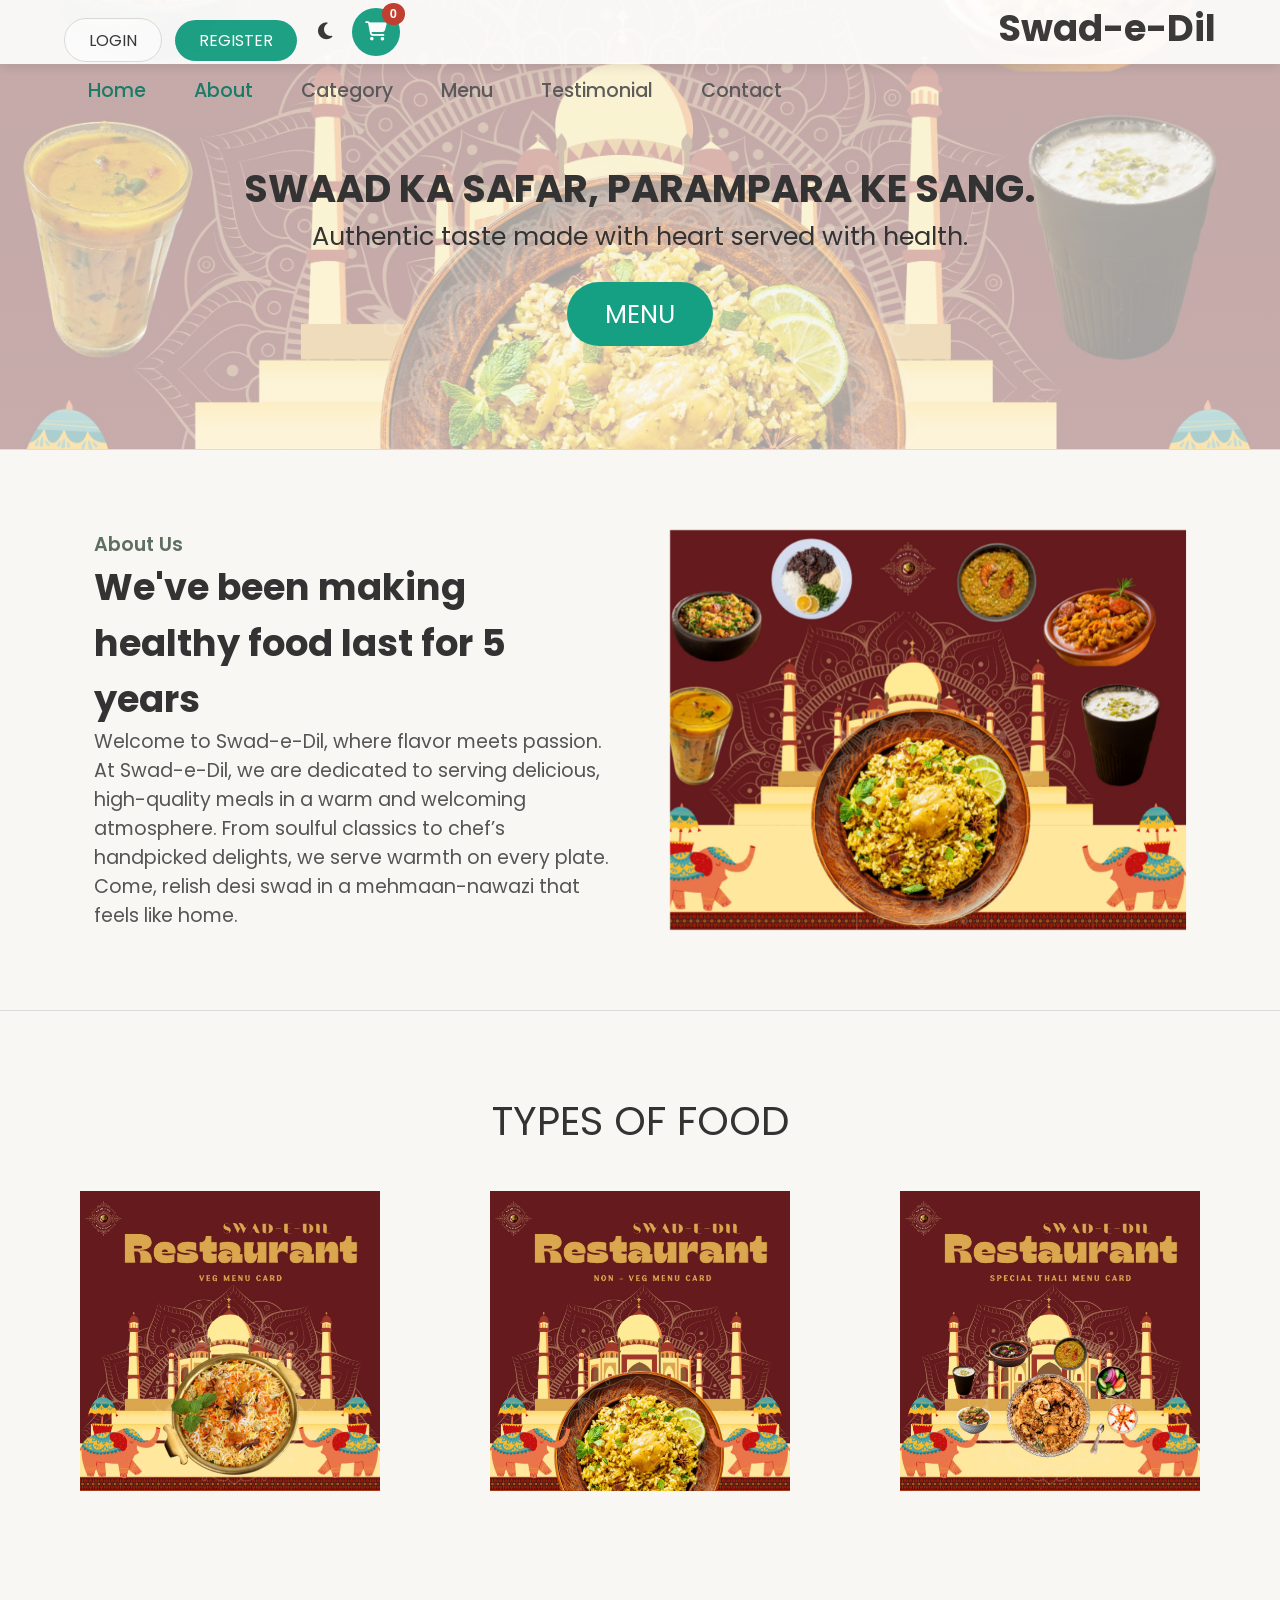
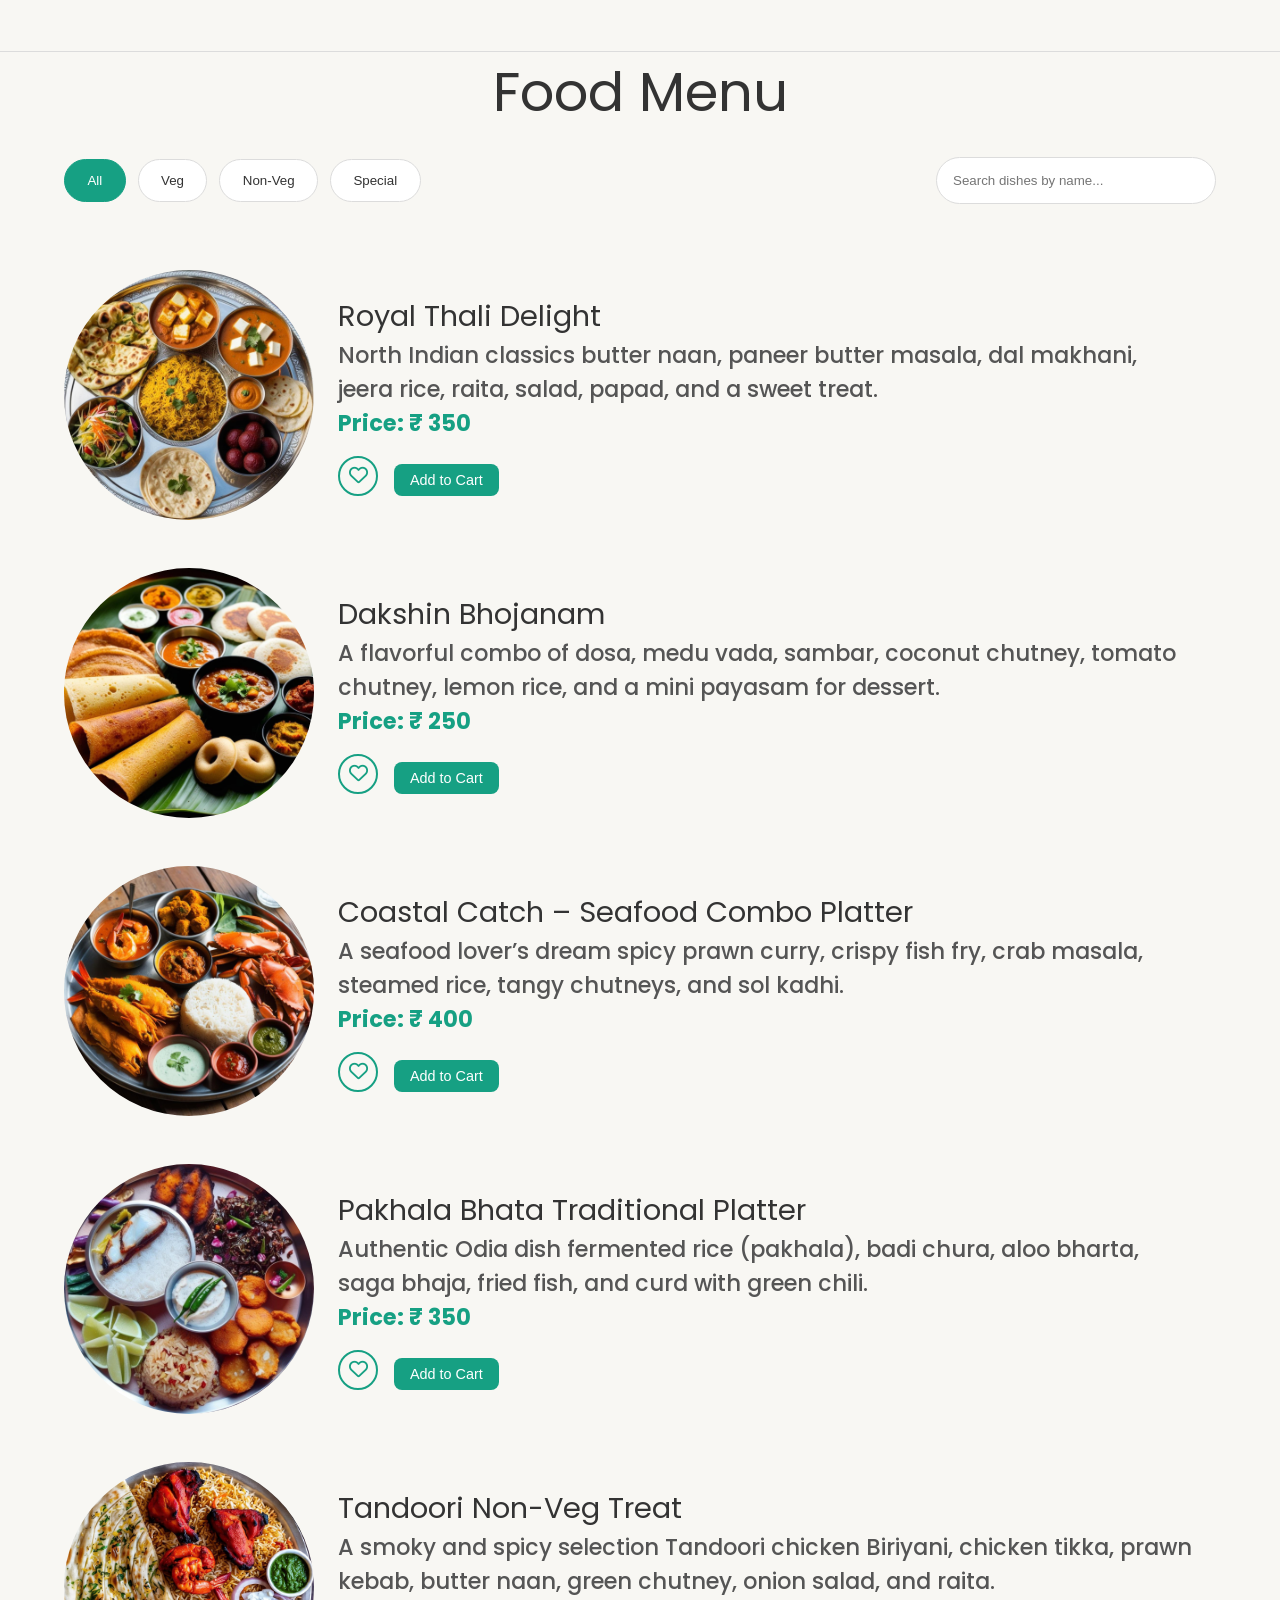
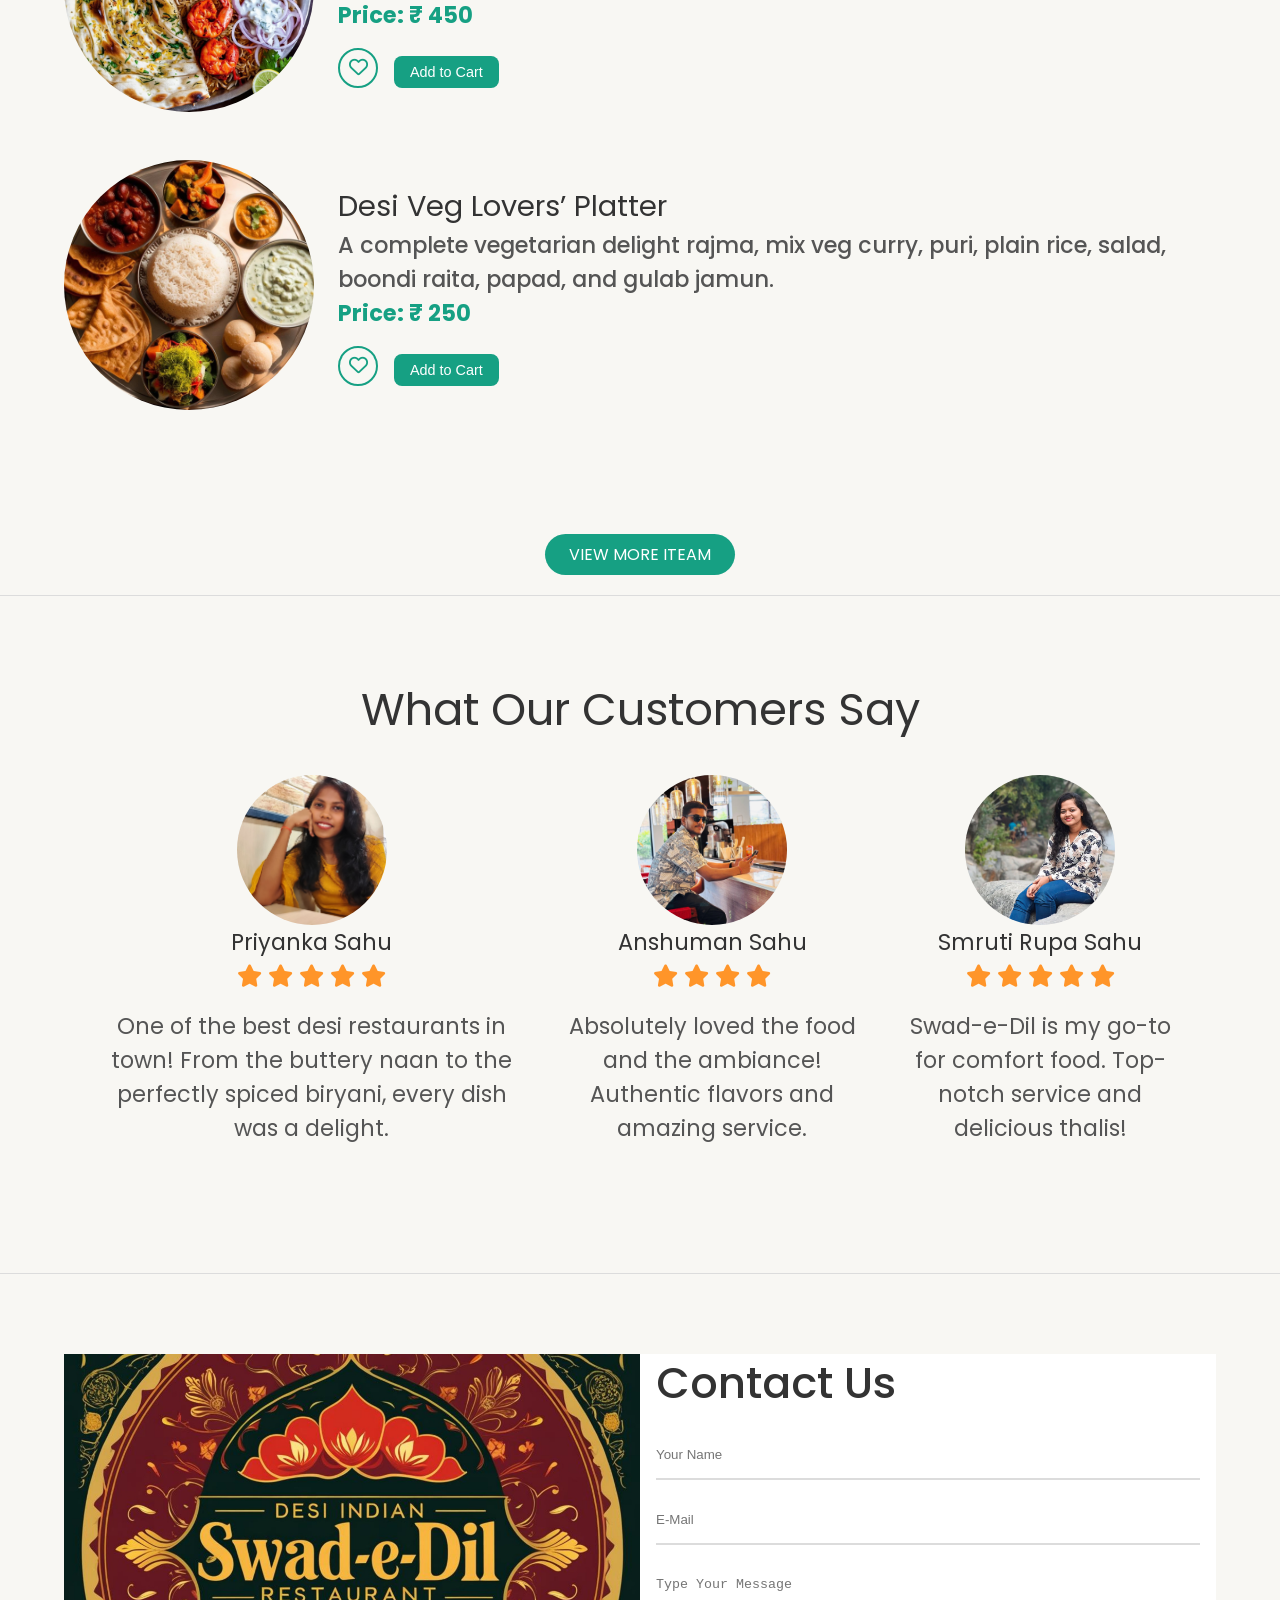
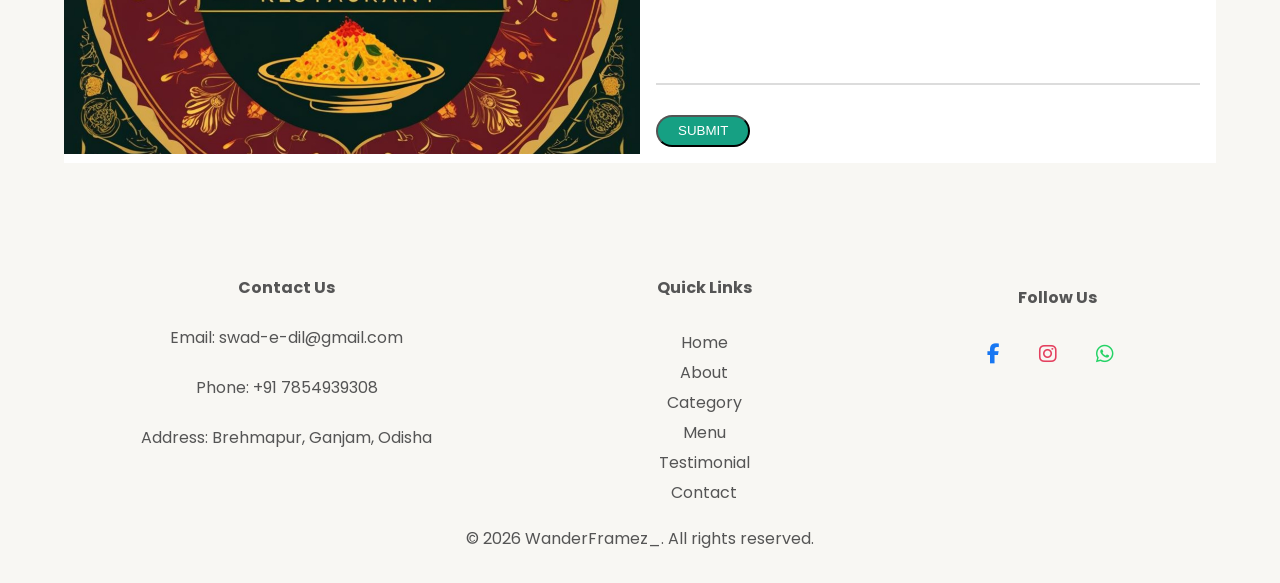
==== commit 96765b11: "update the code" ====
--- a/index.html
+++ b/index.html
@@ -254,6 +254,9 @@
       </div>
 
     </div>
+    <div style="text-align: center; margin-top: 30px; padding-bottom: 20px;">
+      <a href="#" class="btn btn-primary" id="view-more-items-btn">View more Iteam</a>
+    </div>
   </section>
 
   <!-- Testimonial Section -->
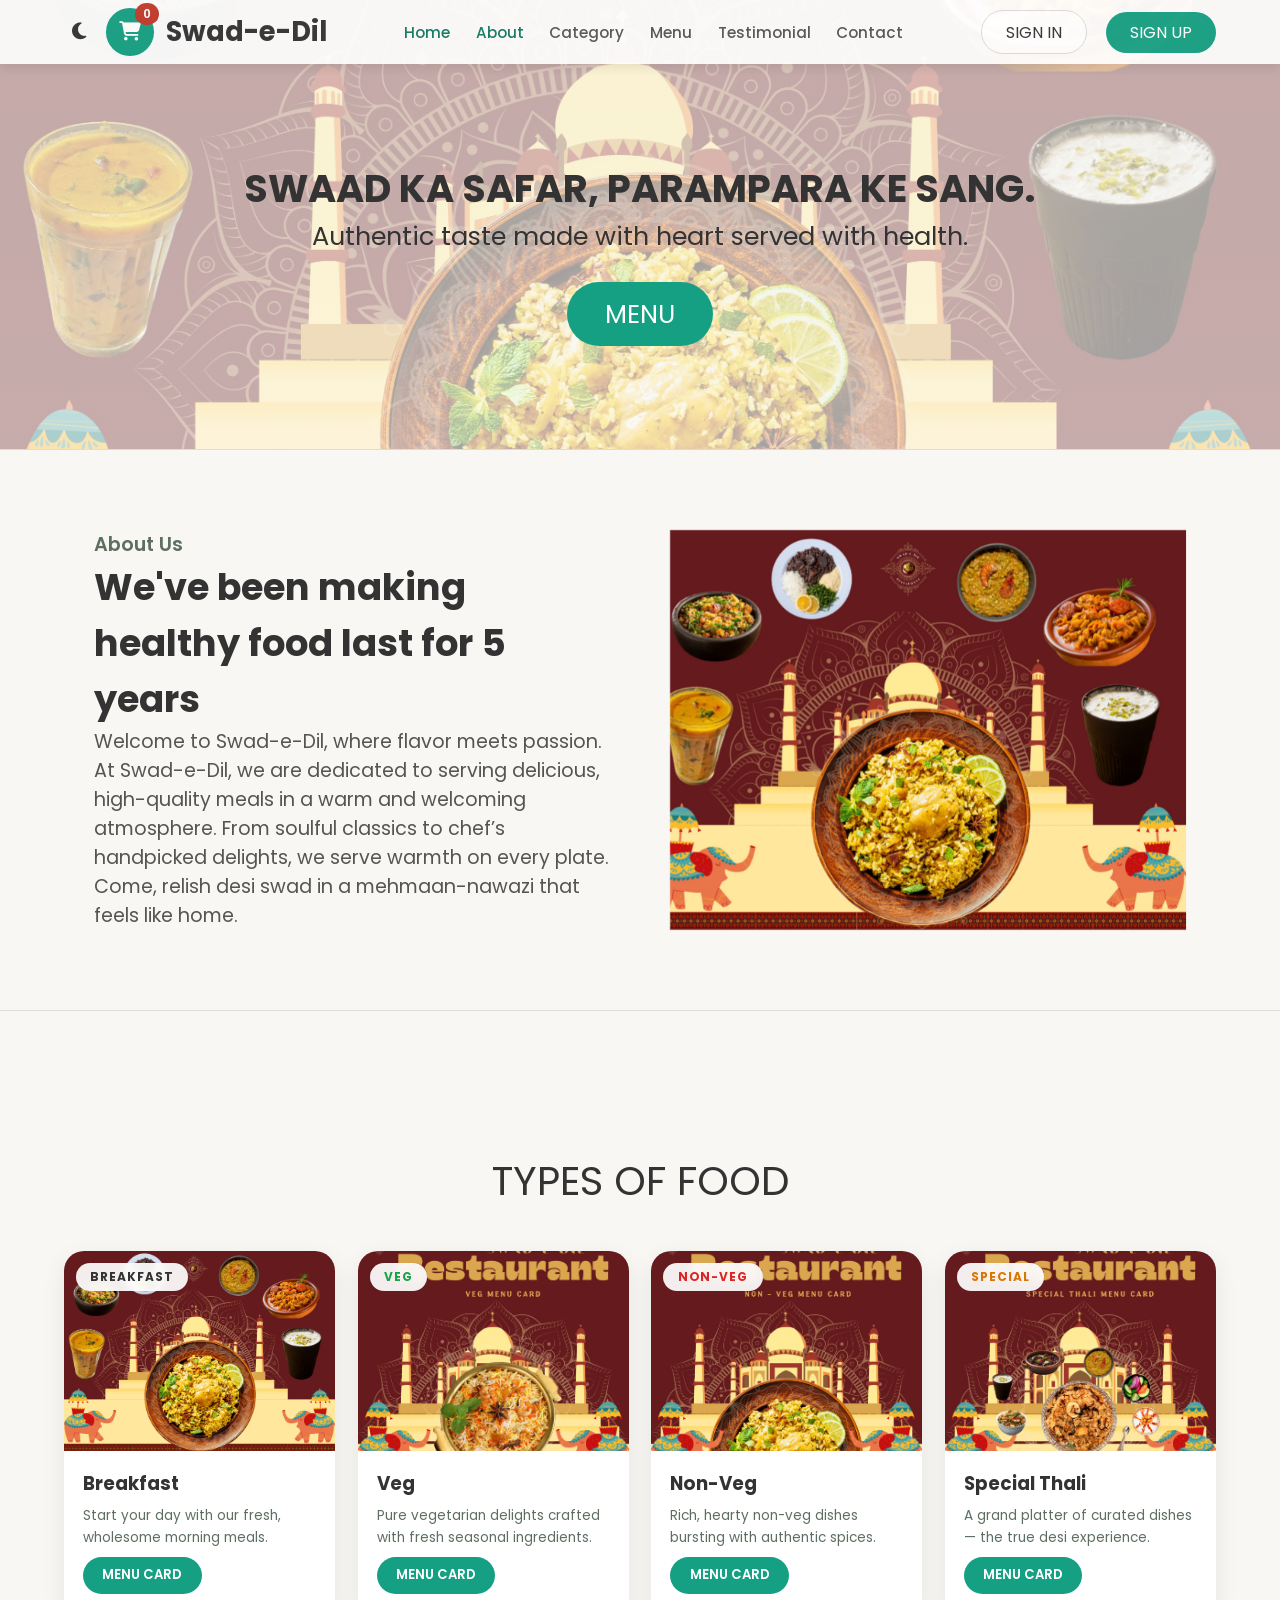
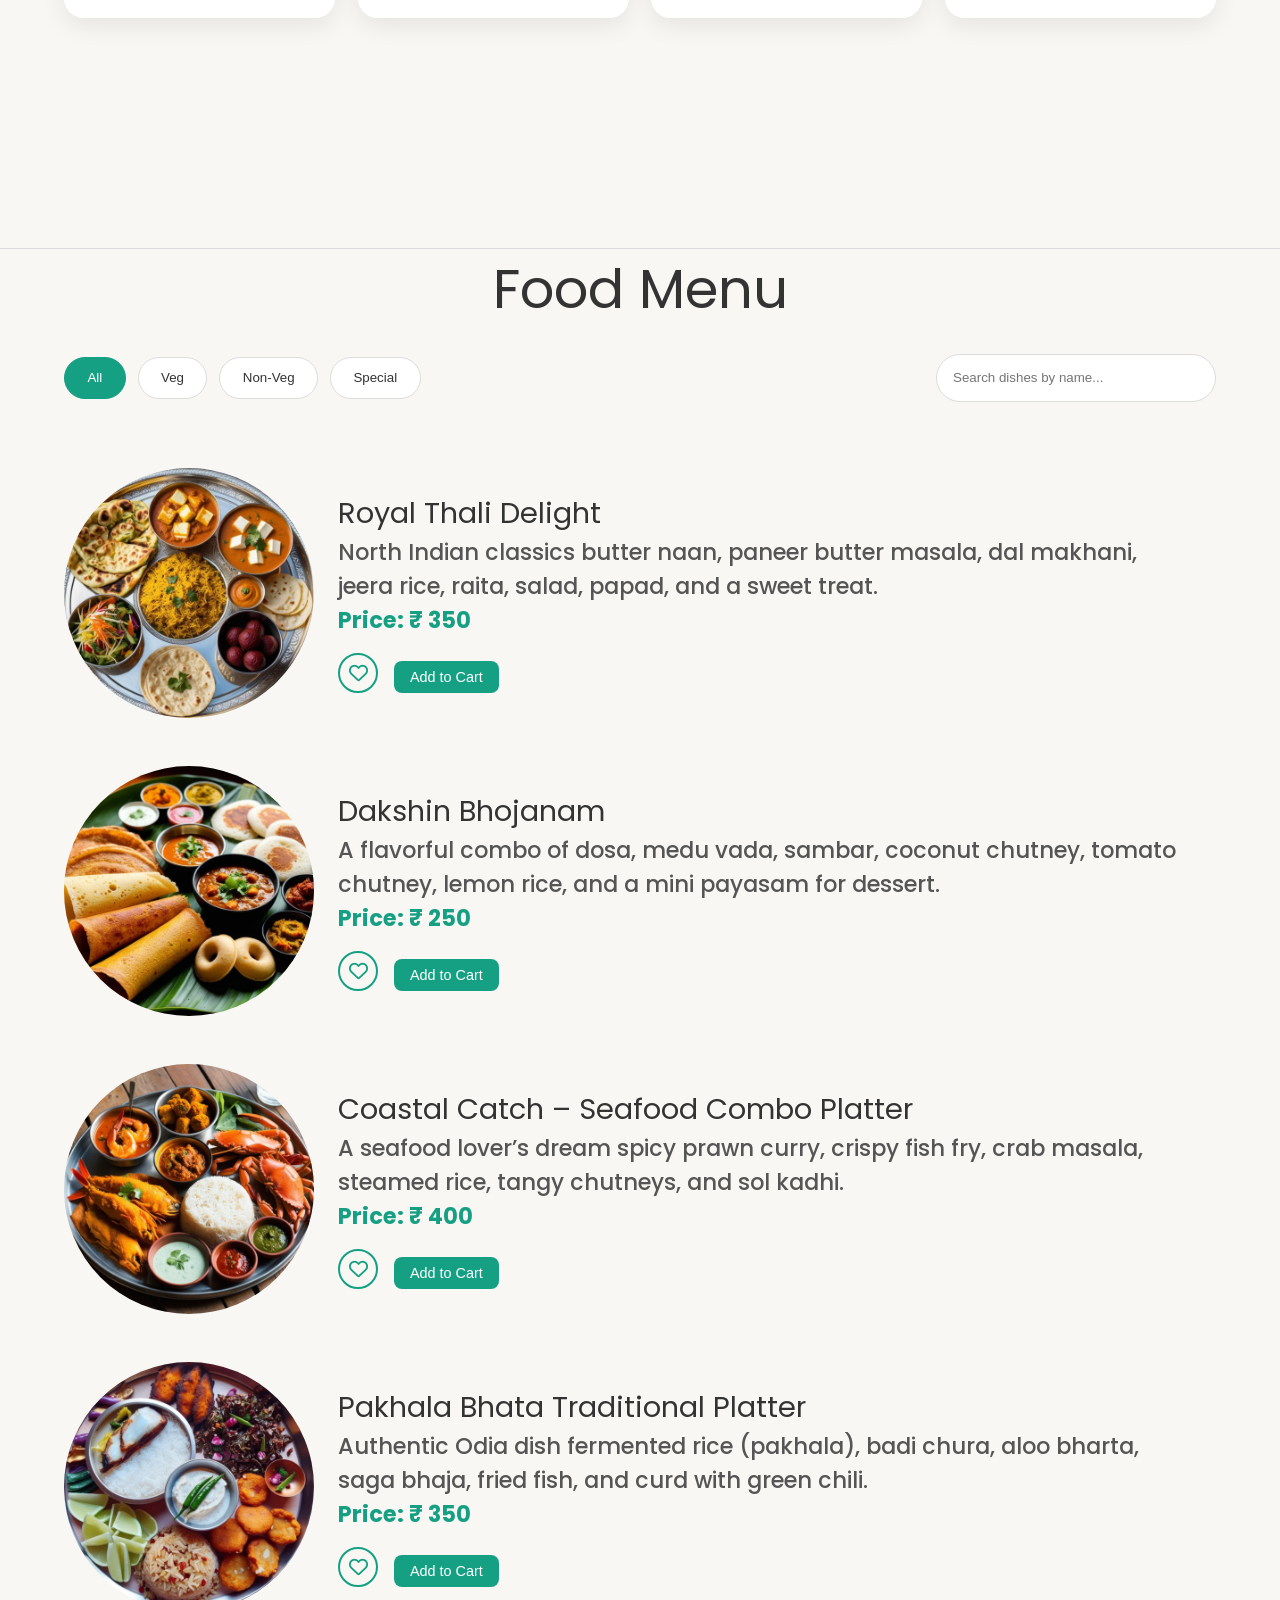
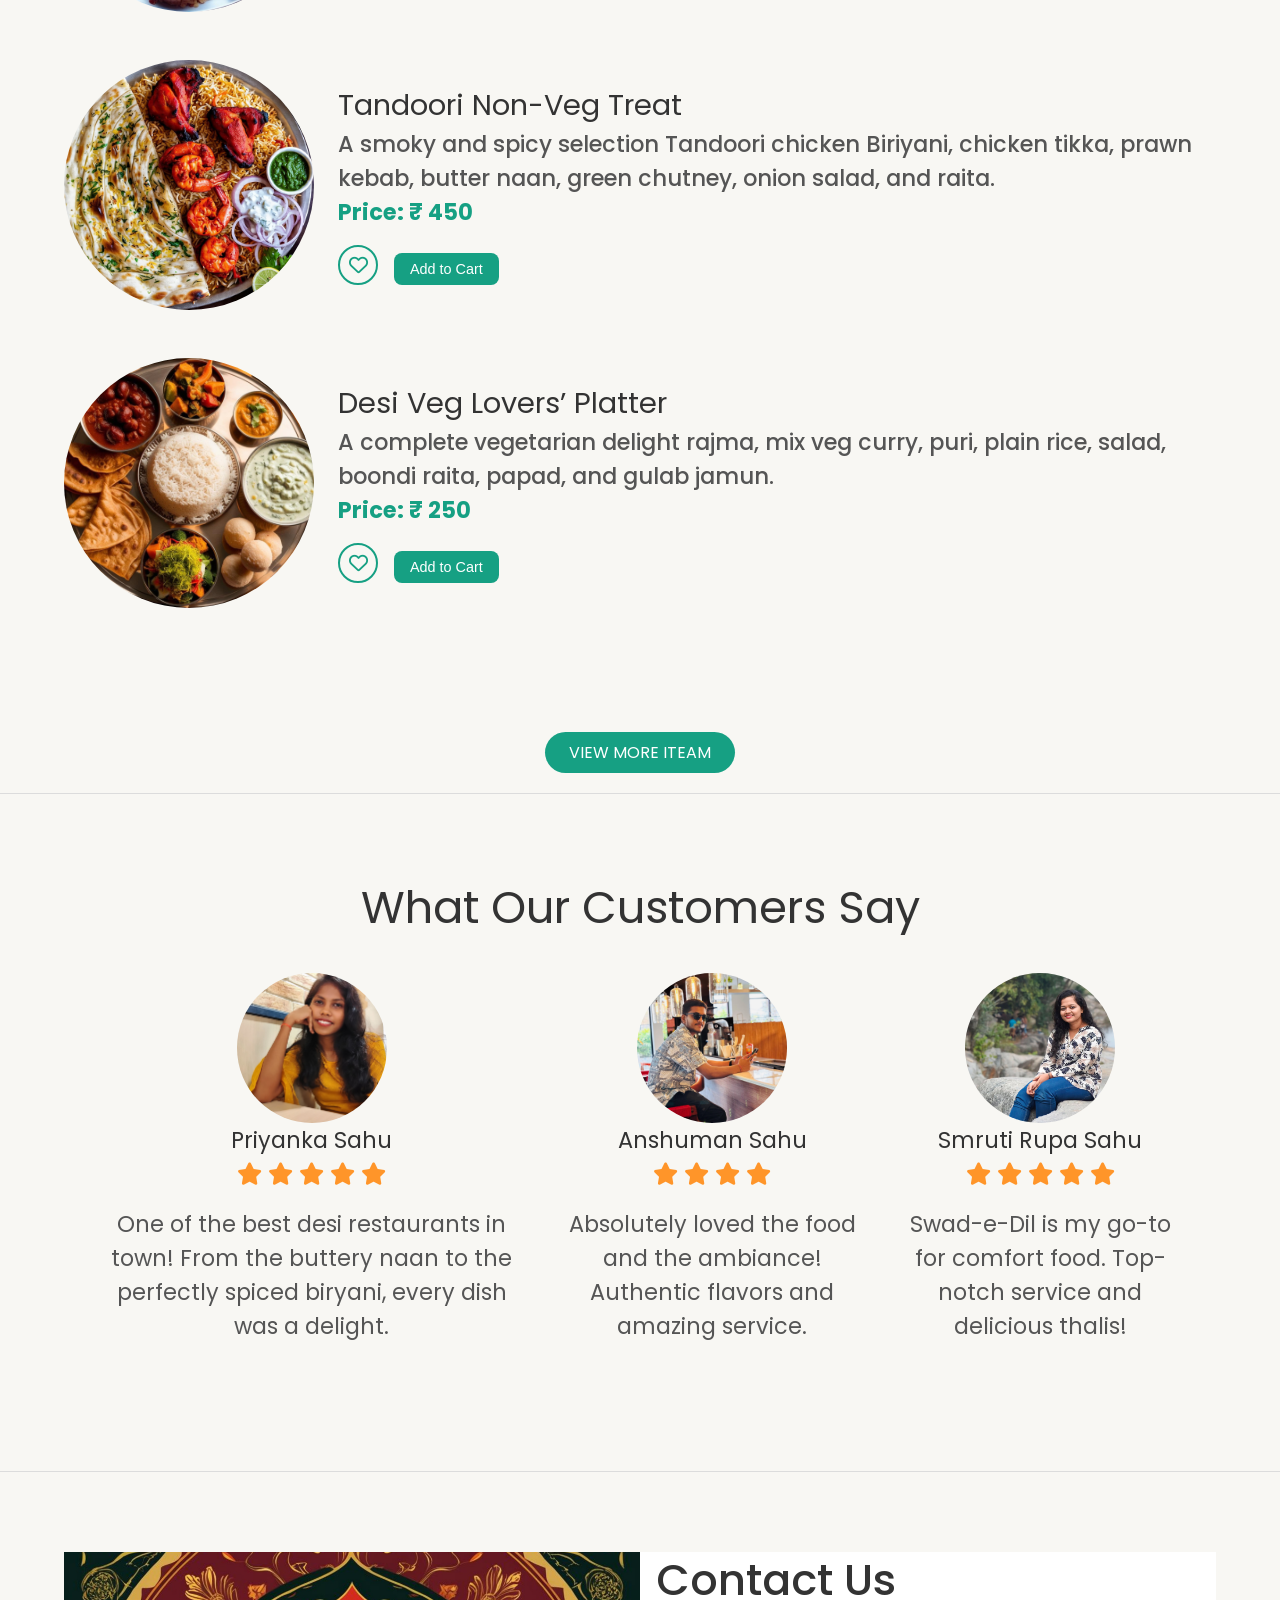
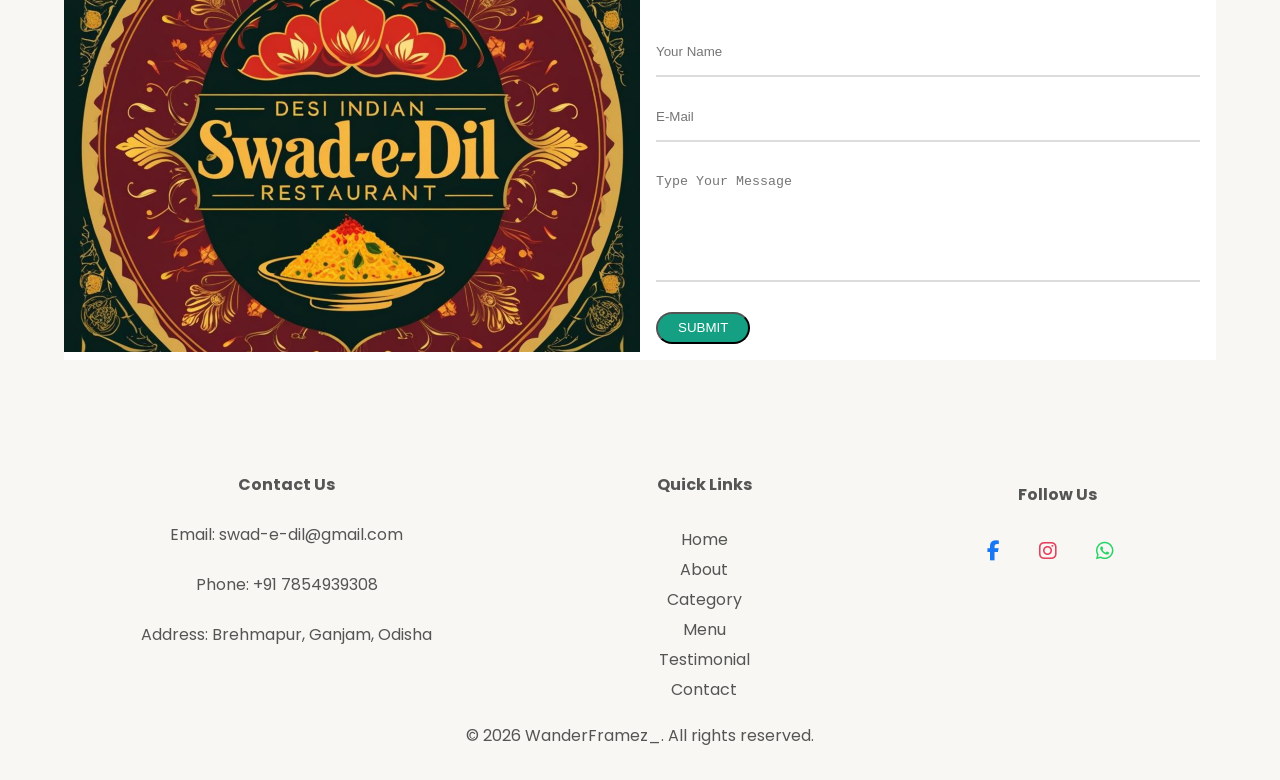
==== commit cb74d8bb: "update the code" ====
--- a/index.html
+++ b/index.html
@@ -19,12 +19,27 @@
   <!-- Navigation Bar -->
   <nav class="navbar">
     <div class="navbar-container container">
+      <!-- Mobile hamburger -->
       <input type="checkbox" id="menu-toggle" />
       <label for="menu-toggle" class="hamburger-lines" aria-label="Toggle navigation menu">
         <span class="line line1"></span>
         <span class="line line2"></span>
         <span class="line line3"></span>
       </label>
+
+      <!-- LEFT: Toggler + Cart + Logo -->
+      <div class="nav-left">
+        <button id="theme-toggle" class="theme-toggle" aria-label="Toggle dark mode">
+          <i class="fas fa-moon"></i>
+        </button>
+        <button id="cart-btn" class="cart-btn" aria-label="View cart">
+          <i class="fas fa-shopping-cart"></i>
+          <span id="cart-count" class="cart-count">0</span>
+        </button>
+        <h1 class="logo">Swad-e-Dil</h1>
+      </div>
+
+      <!-- CENTER: Nav Links -->
       <ul class="menu-items">
         <li><a href="#home">Home</a></li>
         <li><a href="#about">About</a></li>
@@ -32,24 +47,19 @@
         <li><a href="#food-menu">Menu</a></li>
         <li><a href="#testimonials">Testimonial</a></li>
         <li><a href="#contact">Contact</a></li>
-        <li class="nav-profile" id="nav-profile" style="display:none;">
-          <button id="profile-icon-btn" class="profile-icon" aria-label="Open profile"><span id="profile-icon-initials">U</span></button>
-        </li>
       </ul>
-      <h1 class="logo">Swad-e-Dil</h1>
-      <div class="user-actions" id="user-actions">
-        <!-- Auth buttons for non-logged users -->
+
+      <!-- RIGHT: Sign In/Up (logged out) OR Profile (logged in) -->
+      <div class="nav-right" id="user-actions">
         <div class="auth-actions" id="auth-actions">
-          <a href="login.html" class="btn btn-secondary">Login</a>
-          <a href="register.html" class="btn btn-primary">Register</a>
-        </div>
-        <button id="theme-toggle" class="theme-toggle" aria-label="Toggle dark mode">
-          <i class="fas fa-moon"></i>
-        </button>
-        <button id="cart-btn" class="cart-btn" aria-label="View cart">
-          <i class="fas fa-shopping-cart"></i>
-          <span id="cart-count" class="cart-count">0</span>
-        </button>
+          <a href="login.html" class="btn btn-secondary">Sign In</a>
+          <a href="register.html" class="btn btn-primary">Sign Up</a>
+        </div>
+        <div class="nav-profile" id="nav-profile" style="display:none;">
+          <button id="profile-icon-btn" class="profile-icon" aria-label="Open profile">
+            <span id="profile-icon-initials">U</span>
+          </button>
+        </div>
       </div>
     </div>
   </nav>
@@ -84,44 +94,80 @@
     </div>
   </section>
 
-  <!-- Food Section -->
+  <!-- Category Section -->
   <section id="food">
-    <h2>Types of food</h2>
-    <div class="food-container container">
-      <div class="food-type veg">
-        <div class="img-container">
-          <img src="assets/Veg menu dp.jpg" alt="Veg Menu" />
-          <div class="img-content">
+    <div class="category-section container">
+      <h2 class="section-title">Types of Food</h2>
+
+      <div class="category-grid">
+
+        <!-- Breakfast (image & link to be added later) -->
+        <div class="category-card breakfast">
+          <div class="category-img-wrap">
+            <img src="assets/breakfast dp.jpg" alt="Breakfast" onerror="this.src='assets/cover photo.jpg'" />
+            <div class="category-overlay">
+              <span class="category-tag">Breakfast</span>
+            </div>
+          </div>
+          <div class="category-info">
+            <h3>Breakfast</h3>
+            <p>Start your day with our fresh, wholesome morning meals.</p>
+            <a href="#" class="btn btn-primary category-btn" id="breakfast-menu-link" target="_blank">Menu Card</a>
+          </div>
+        </div>
+
+        <!-- Veg -->
+        <div class="category-card veg">
+          <div class="category-img-wrap">
+            <img src="assets/Veg menu dp.jpg" alt="Veg Menu" />
+            <div class="category-overlay">
+              <span class="category-tag veg-tag">Veg</span>
+            </div>
+          </div>
+          <div class="category-info">
             <h3>Veg</h3>
+            <p>Pure vegetarian delights crafted with fresh seasonal ingredients.</p>
             <a href="https://drive.google.com/file/d/1bR8S2FaD3KRVfQExx79pWzkUYPi7qUQe/view?usp=sharing"
-              class="btn btn-primary" target="_blank">Menu Card</a>
-          </div>
-        </div>
-      </div>
-
-      <div class="food-type nonveg">
-        <div class="img-container">
-          <img src="assets/nonveg menu dp.jpg" alt="Non-Veg Menu" />
-          <div class="img-content">
-            <h3>Non-veg</h3>
+              class="btn btn-primary category-btn" target="_blank">Menu Card</a>
+          </div>
+        </div>
+
+        <!-- Non-Veg -->
+        <div class="category-card nonveg">
+          <div class="category-img-wrap">
+            <img src="assets/nonveg menu dp.jpg" alt="Non-Veg Menu" />
+            <div class="category-overlay">
+              <span class="category-tag nonveg-tag">Non-Veg</span>
+            </div>
+          </div>
+          <div class="category-info">
+            <h3>Non-Veg</h3>
+            <p>Rich, hearty non-veg dishes bursting with authentic spices.</p>
             <a href="https://drive.google.com/file/d/1bNpZcHbxneMgGbOck1-NN8d09URaHm6_/view?usp=sharing"
-              class="btn btn-primary" target="_blank">Menu Card</a>
-          </div>
-        </div>
-      </div>
-
-      <div class="food-type special thali">
-        <div class="img-container">
-          <img src="assets/st dp.jpg" alt="Special Thali" />
-          <div class="img-content">
+              class="btn btn-primary category-btn" target="_blank">Menu Card</a>
+          </div>
+        </div>
+
+        <!-- Special Thali -->
+        <div class="category-card thali">
+          <div class="category-img-wrap">
+            <img src="assets/st dp.jpg" alt="Special Thali" />
+            <div class="category-overlay">
+              <span class="category-tag thali-tag">Special</span>
+            </div>
+          </div>
+          <div class="category-info">
             <h3>Special Thali</h3>
+            <p>A grand platter of curated dishes — the true desi experience.</p>
             <a href="https://drive.google.com/file/d/1bSysFsWe7Es9tzMRBfLXLfLkdR8TqFGv/view?usp=sharing"
-              class="btn btn-primary" target="_blank">Menu Card</a>
-          </div>
-        </div>
+              class="btn btn-primary category-btn" target="_blank">Menu Card</a>
+          </div>
+        </div>
+
       </div>
     </div>
   </section>
+
 
   <!-- Food Menu Section -->
   <section id="food-menu">
--- a/css/style.css
+++ b/css/style.css
@@ -116,8 +116,12 @@
 
 .auth-actions {
   display: flex;
-  gap: 0.8rem;
-  align-items: center;
+  gap: 1.2rem;
+  align-items: center;
+}
+
+.auth-actions .btn {
+  margin-top: 0;
 }
 
 .auth-page {
@@ -215,6 +219,16 @@
 .auth-panel form {
   display: grid;
   gap: 1rem;
+}
+
+.auth-panel form .btn {
+  width: 100%;
+  border-radius: 16px;
+  padding: 1.15rem 1.2rem;
+  font-size: 1.45rem;
+  margin-top: 0.5rem;
+  font-weight: 600;
+  letter-spacing: 0.05em;
 }
 
 .auth-panel input {
@@ -252,6 +266,252 @@
   font-weight: 600;
 }
 
+/* ==============================
+   REGISTER PAGE
+============================== */
+.register-page {
+  padding: 84px 0 3rem;
+  min-height: 100vh;
+  background: linear-gradient(135deg, var(--gradient-start) 0%, var(--gradient-end) 100%);
+  display: flex;
+  align-items: center;
+}
+
+.register-container {
+  display: grid;
+  grid-template-columns: 1fr 1.1fr;
+  gap: 2.5rem;
+  align-items: center;
+  width: min(1100px, 100%);
+  margin: 0 auto;
+}
+
+/* Poster (left side) */
+.register-poster {
+  border-radius: 24px;
+  overflow: hidden;
+  box-shadow: 0 24px 55px rgba(0, 0, 0, 0.15);
+  position: sticky;
+  top: 84px;
+  max-height: calc(100vh - 110px);
+}
+
+.register-poster img {
+  width: 100%;
+  height: 100%;
+  object-fit: cover;
+  display: block;
+}
+
+/* Panel (right side) */
+.register-panel {
+  background: var(--card-bg);
+  border-radius: 24px;
+  padding: 2rem 2.2rem;
+  box-shadow: 0 16px 40px var(--shadow-color);
+}
+
+.register-header {
+  margin-bottom: 1.5rem;
+}
+
+.register-header h2 {
+  font-size: 1.9rem;
+  font-weight: 700;
+  color: var(--text-primary);
+  margin-bottom: 0.3rem;
+}
+
+.register-header .form-subtitle {
+  font-size: 0.92rem;
+  margin-bottom: 0;
+}
+
+/* Form groups */
+.form-group {
+  display: flex;
+  flex-direction: column;
+  gap: 0.4rem;
+  margin-bottom: 0.9rem;
+}
+
+.form-group label {
+  font-size: 0.85rem;
+  font-weight: 600;
+  color: var(--text-secondary);
+  display: flex;
+  align-items: center;
+  gap: 0.4rem;
+}
+
+.form-group label i {
+  color: var(--accent-color);
+  width: 14px;
+}
+
+.form-group input[type="text"],
+.form-group input[type="email"],
+.form-group input[type="tel"],
+.form-group input[type="password"] {
+  width: 100%;
+  padding: 0.7rem 1rem;
+  border-radius: 10px;
+  border: 1.5px solid var(--border-color);
+  outline: none;
+  font-size: 0.92rem;
+  font-family: 'Poppins', sans-serif;
+  background: var(--bg-secondary);
+  color: var(--text-primary);
+  transition: border-color 0.25s ease, box-shadow 0.25s ease;
+}
+
+.form-group input:focus {
+  border-color: var(--accent-color);
+  box-shadow: 0 0 0 3px rgba(22, 160, 131, 0.12);
+}
+
+/* Input group (input + button side by side) */
+.input-group {
+  display: flex;
+  gap: 0.5rem;
+  align-items: center;
+}
+
+.input-group input {
+  flex: 1;
+}
+
+.btn-otp {
+  padding: 0.7rem 1.1rem;
+  background: var(--accent-color);
+  color: #fff;
+  border: none;
+  border-radius: 10px;
+  font-size: 0.82rem;
+  font-weight: 600;
+  cursor: pointer;
+  white-space: nowrap;
+  transition: background 0.25s ease, transform 0.15s ease;
+  font-family: 'Poppins', sans-serif;
+}
+
+.btn-otp:hover {
+  background: var(--accent-hover);
+  transform: translateY(-1px);
+}
+
+.btn-otp:disabled {
+  background: #aaa;
+  cursor: not-allowed;
+  transform: none;
+}
+
+.btn-eye {
+  background: none;
+  border: none;
+  cursor: pointer;
+  color: var(--text-muted);
+  font-size: 1rem;
+  padding: 0 0.3rem;
+  transition: color 0.2s ease;
+}
+
+.btn-eye:hover {
+  color: var(--accent-color);
+}
+
+/* Gender radio options */
+.gender-options {
+  display: flex;
+  gap: 0.75rem;
+  flex-wrap: wrap;
+}
+
+.gender-option {
+  display: flex;
+  align-items: center;
+  cursor: pointer;
+}
+
+.gender-option input[type="radio"] {
+  display: none;
+}
+
+.gender-option span {
+  display: flex;
+  align-items: center;
+  gap: 0.4rem;
+  padding: 0.5rem 1.1rem;
+  border: 1.5px solid var(--border-color);
+  border-radius: 50px;
+  font-size: 0.85rem;
+  font-weight: 500;
+  color: var(--text-secondary);
+  background: var(--bg-secondary);
+  transition: all 0.2s ease;
+}
+
+.gender-option input:checked+span {
+  background: var(--accent-color);
+  color: #fff;
+  border-color: var(--accent-color);
+}
+
+.gender-option span i {
+  font-size: 0.85rem;
+}
+
+/* OTP status */
+.otp-status {
+  font-size: 0.82rem;
+  font-weight: 600;
+  margin-top: 0.2rem;
+  display: flex;
+  align-items: center;
+  gap: 0.3rem;
+}
+
+.otp-status.verified {
+  color: #16a34a;
+}
+
+.otp-status.invalid {
+  color: #dc2626;
+}
+
+/* Field errors */
+.field-error {
+  font-size: 0.78rem;
+  color: #dc2626;
+  font-weight: 500;
+  min-height: 1rem;
+}
+
+/* Register submit button */
+.register-submit-btn {
+  width: 100%;
+  padding: 0.8rem;
+  font-size: 1rem;
+  font-weight: 700;
+  border-radius: 12px;
+  border: none;
+  margin-top: 0.5rem;
+  letter-spacing: 0.04em;
+  display: flex;
+  align-items: center;
+  justify-content: center;
+  gap: 0.5rem;
+  transition: background 0.25s ease, transform 0.15s ease;
+}
+
+.register-submit-btn:hover {
+  transform: translateY(-2px);
+}
+
+/* ==============================
+   END REGISTER PAGE
+============================== */
+
 .dashboard-page {
   padding: 10rem 0 4rem 0;
   min-height: 100vh;
@@ -293,8 +553,8 @@
   color: var(--text-primary);
 }
 
-.dashboard-card h3 + p,
-.dashboard-card h3 + ul {
+.dashboard-card h3+p,
+.dashboard-card h3+ul {
   margin-bottom: 1rem;
 }
 
@@ -673,12 +933,12 @@
   display: none;
 }
 
-.payment-option input[type="radio"]:checked + i + span {
+.payment-option input[type="radio"]:checked+i+span {
   color: var(--accent-color);
   font-weight: bold;
 }
 
-.payment-option input[type="radio"]:checked ~ * {
+.payment-option input[type="radio"]:checked~* {
   color: var(--accent-color);
 }
 
@@ -764,50 +1024,76 @@
 
 .navbar-container {
   display: flex;
+  align-items: center;
   justify-content: space-between;
-  align-items: center;
-  flex-wrap: wrap;
+  gap: 1rem;
+  min-height: 64px;
+}
+
+/* LEFT ZONE: Toggler + Cart + Logo */
+.nav-left {
+  display: flex;
+  align-items: center;
   gap: 0.75rem;
-  min-height: 64px;
-}
-
+  flex-shrink: 0;
+}
+
+.logo {
+  font-size: 1.7rem;
+  font-weight: 700;
+  white-space: nowrap;
+  color: var(--text-primary);
+}
+
+/* CENTER ZONE: Nav links */
 .menu-items {
-  order: 2;
-  display: flex;
-  align-items: center;
-  gap: 1.5rem;
-}
-
-.user-actions {
-  display: flex;
-  gap: 0.8rem;
-  align-items: center;
-  flex-wrap: wrap;
-  justify-content: flex-end;
+  display: flex;
+  align-items: center;
+  justify-content: center;
+  gap: 1.6rem;
+  list-style: none;
+  flex: 1;
+  margin: 0;
+  padding: 0;
 }
 
 .menu-items li {
   list-style: none;
-  margin-left: 1.5rem;
-  margin-bottom: 0.5rem;
-  font-size: 1.2rem;
+  font-size: 0.95rem;
 }
 
 .menu-items a {
   text-decoration: none;
   color: var(--text-secondary);
   font-weight: 500;
-  transition: color 0.3s ease-in-out;
-}
-
-.menu-items a:hover {
+  transition: color 0.25s ease;
+  white-space: nowrap;
+}
+
+.menu-items a:hover,
+.menu-items a.active-link {
   color: var(--accent-color);
 }
 
-.logo {
-  order: 1;
-  font-size: 2.3rem;
-  margin-bottom: 0.5rem;
+/* RIGHT ZONE: Auth buttons or Profile */
+.nav-right {
+  display: flex;
+  align-items: center;
+  gap: 0.75rem;
+  flex-shrink: 0;
+}
+
+.nav-profile {
+  display: flex;
+  align-items: center;
+}
+
+/* Keep .user-actions working (used on other pages) */
+.user-actions {
+  display: flex;
+  gap: 1.5rem;
+  align-items: center;
+  justify-content: flex-end;
 }
 
 /* Dark Mode Toggle */
@@ -853,6 +1139,172 @@
   background: #cce7ff;
   color: #004085;
 }
+
+
+/* ==============================
+   CATEGORY SECTION (Types of Food)
+============================== */
+.category-section {
+  padding: 60px 0 70px;
+}
+
+.section-label {
+  font-size: 0.82rem;
+  font-weight: 700;
+  letter-spacing: 0.18em;
+  text-transform: uppercase;
+  color: var(--accent-color);
+  margin-bottom: 0.5rem;
+}
+
+.section-title {
+  font-size: 2.2rem;
+  font-weight: 700;
+  color: var(--text-primary);
+  margin-bottom: 0.5rem;
+}
+
+.category-grid {
+  display: grid;
+  grid-template-columns: repeat(4, 1fr);
+  gap: 1.4rem;
+}
+
+.section-sub {
+  color: var(--text-muted);
+  font-size: 0.97rem;
+  margin-bottom: 2.5rem;
+  max-width: 520px;
+}
+
+/*   grid-template-columns: repeat(4, 1fr);
+  gap: 1.4rem;
+} */
+
+.category-card {
+  background: var(--card-bg);
+  border-radius: 20px;
+  overflow: hidden;
+  box-shadow: 0 8px 24px var(--shadow-color);
+  transition: transform 0.3s ease, box-shadow 0.3s ease;
+  display: flex;
+  flex-direction: column;
+}
+
+.category-card:hover {
+  transform: translateY(-6px);
+  box-shadow: 0 18px 40px var(--shadow-color);
+}
+
+.category-img-wrap {
+  position: relative;
+  width: 100%;
+  height: 200px;
+  overflow: hidden;
+}
+
+.category-img-wrap img {
+  width: 100%;
+  height: 100%;
+  object-fit: cover;
+  display: block;
+  transition: transform 0.4s ease;
+}
+
+.category-card:hover .category-img-wrap img {
+  transform: scale(1.07);
+}
+
+.category-overlay {
+  position: absolute;
+  top: 12px;
+  left: 12px;
+}
+
+.category-tag {
+  display: inline-block;
+  padding: 0.3rem 0.9rem;
+  border-radius: 50px;
+  font-size: 0.75rem;
+  font-weight: 700;
+  text-transform: uppercase;
+  letter-spacing: 0.08em;
+  background: rgba(255, 255, 255, 0.92);
+  color: var(--text-primary);
+  backdrop-filter: blur(4px);
+}
+
+.category-tag.veg-tag {
+  color: #16a34a;
+}
+
+.category-tag.nonveg-tag {
+  color: #dc2626;
+}
+
+.category-tag.thali-tag {
+  color: #d97706;
+}
+
+.category-info {
+  padding: 1.2rem 1.2rem 1.5rem;
+  display: flex;
+  flex-direction: column;
+  flex: 1;
+  gap: 0.5rem;
+}
+
+.category-info h3 {
+  font-size: 1.15rem;
+  font-weight: 700;
+  color: var(--text-primary);
+  margin: 0;
+}
+
+.category-info p {
+  font-size: 0.85rem;
+  color: var(--text-muted);
+  line-height: 1.6;
+  flex: 1;
+}
+
+.category-btn {
+  display: inline-block;
+  text-align: center;
+  padding: 0.55rem 1.2rem;
+  font-size: 0.82rem;
+  font-weight: 600;
+  border-radius: 50px;
+  margin-top: 0;
+  align-self: flex-start;
+  text-decoration: none;
+  transition: background 0.25s ease, transform 0.2s ease;
+}
+
+.category-btn:hover {
+  transform: translateY(-2px);
+}
+
+/* Responsive category grid */
+@media (max-width: 900px) {
+  .category-grid {
+    grid-template-columns: repeat(2, 1fr);
+  }
+}
+
+@media (max-width: 500px) {
+  .category-grid {
+    grid-template-columns: 1fr;
+  }
+
+  .section-title {
+    font-size: 1.7rem;
+  }
+}
+
+/* ==============================
+   END CATEGORY SECTION
+============================== */
 
 /* SHOWCASE SITE */
 .showcase-area {
@@ -1170,7 +1622,8 @@
 }
 
 .favorite-btn.favorited i::before {
-  content: "\f004"; /* solid heart */
+  content: "\f004";
+  /* solid heart */
 }
 
 .favorite-btn i {
@@ -1425,13 +1878,4 @@
   color: #128C7E;
 }
 
-/* MEDIA QUERIES */
-
-
-
-
-
-
-
-
-
+/* MEDIA QUERIES */
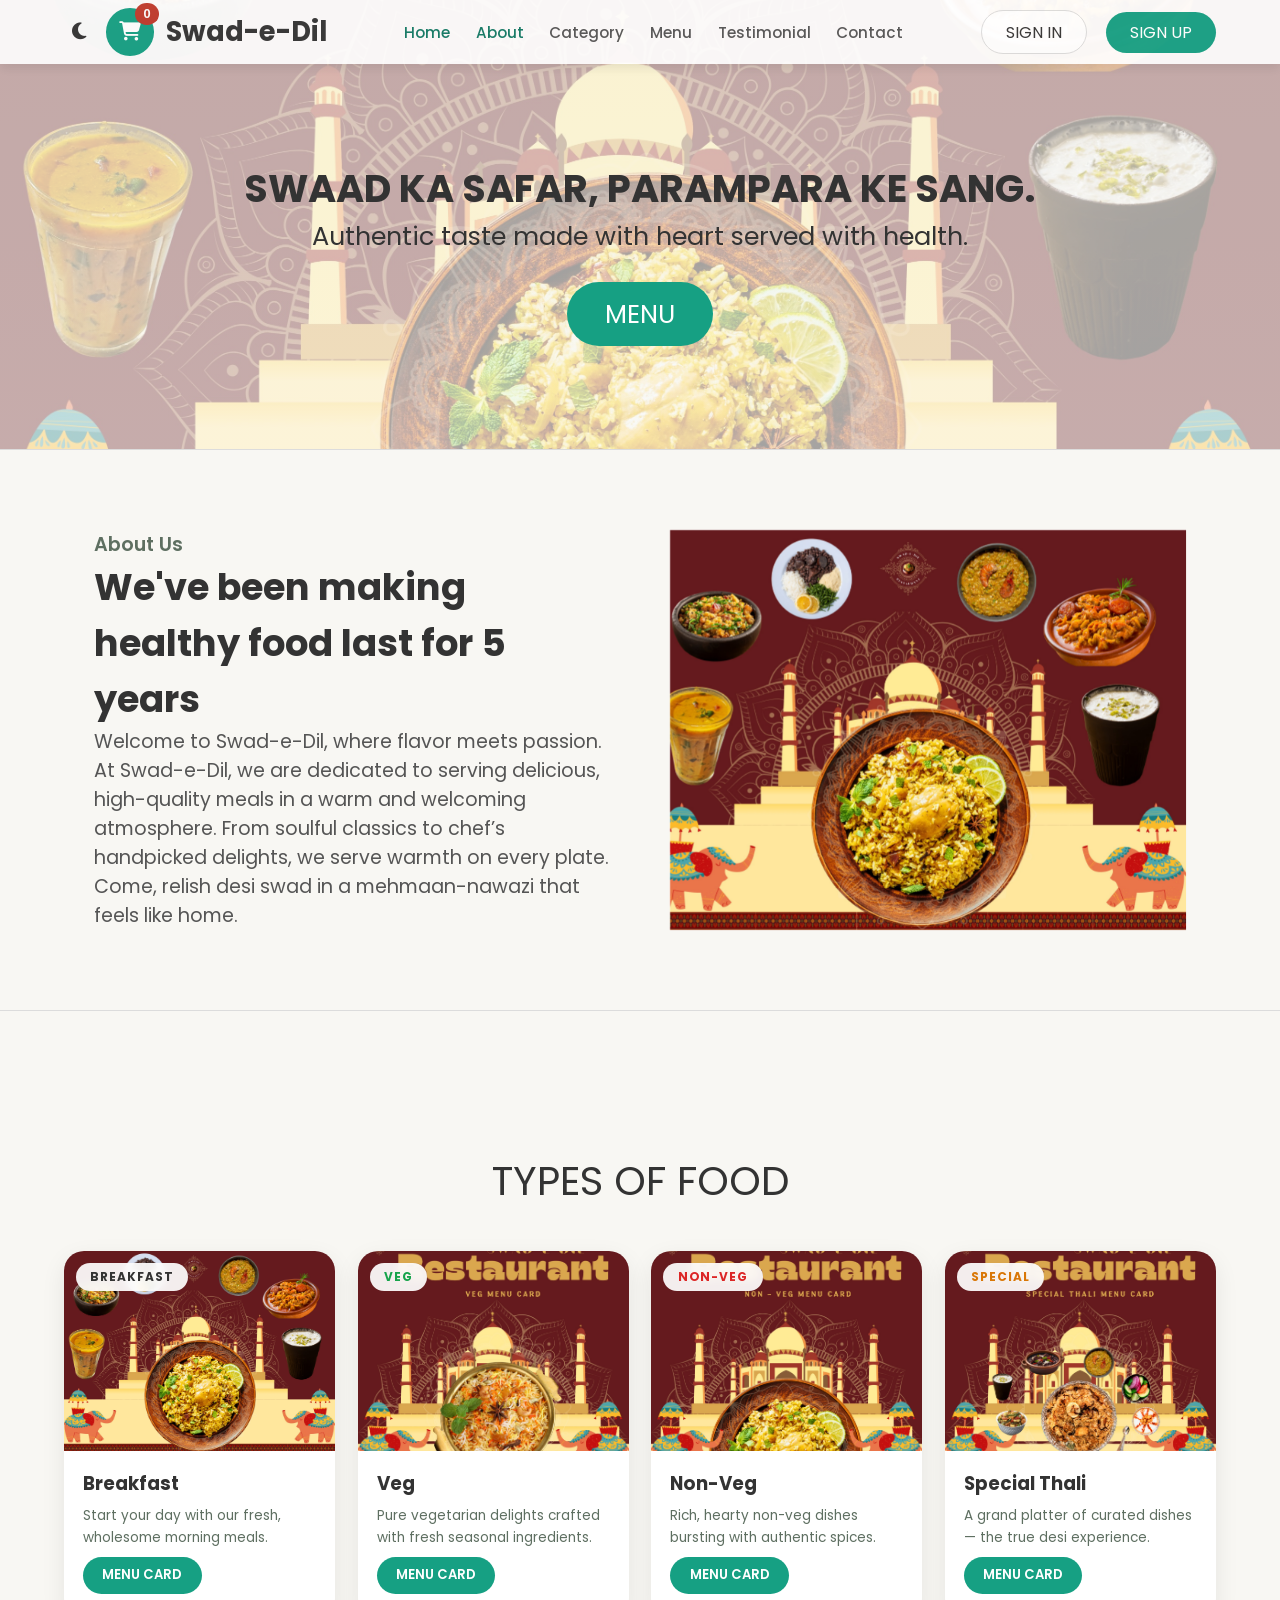
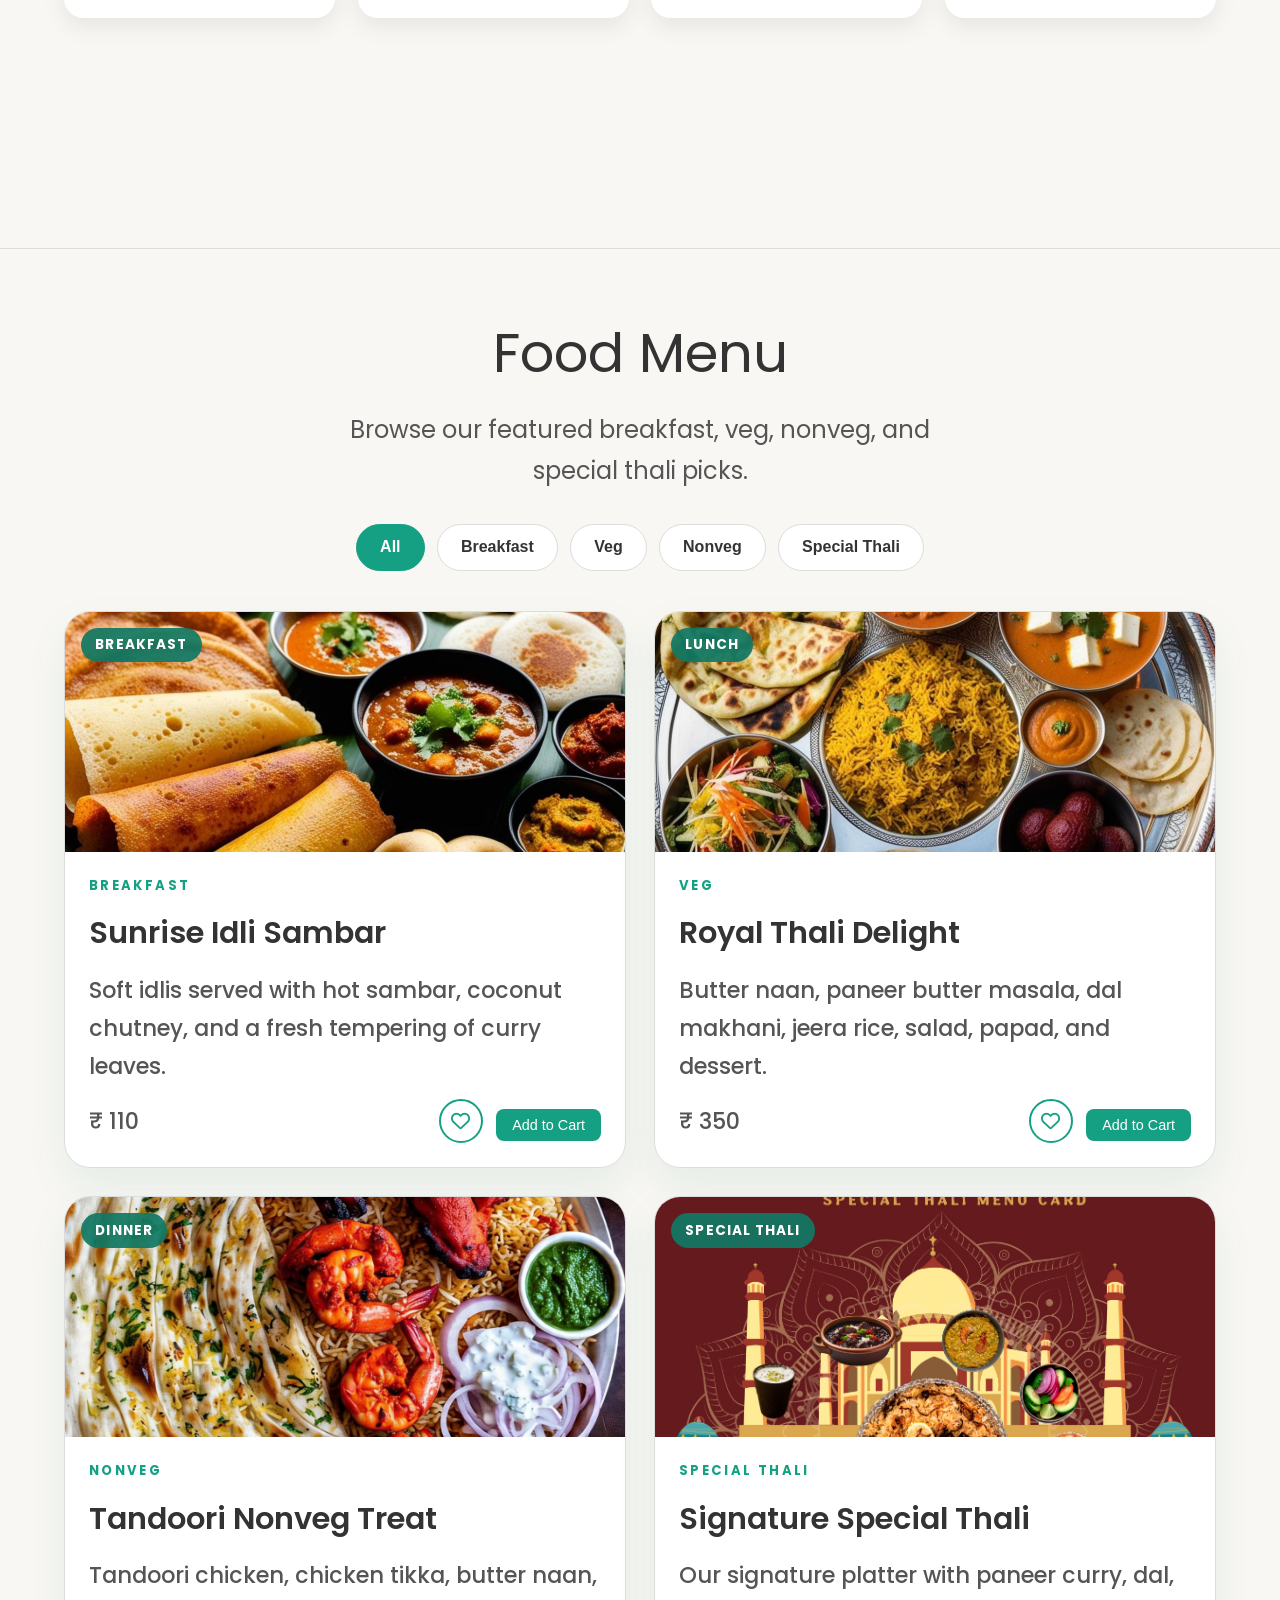
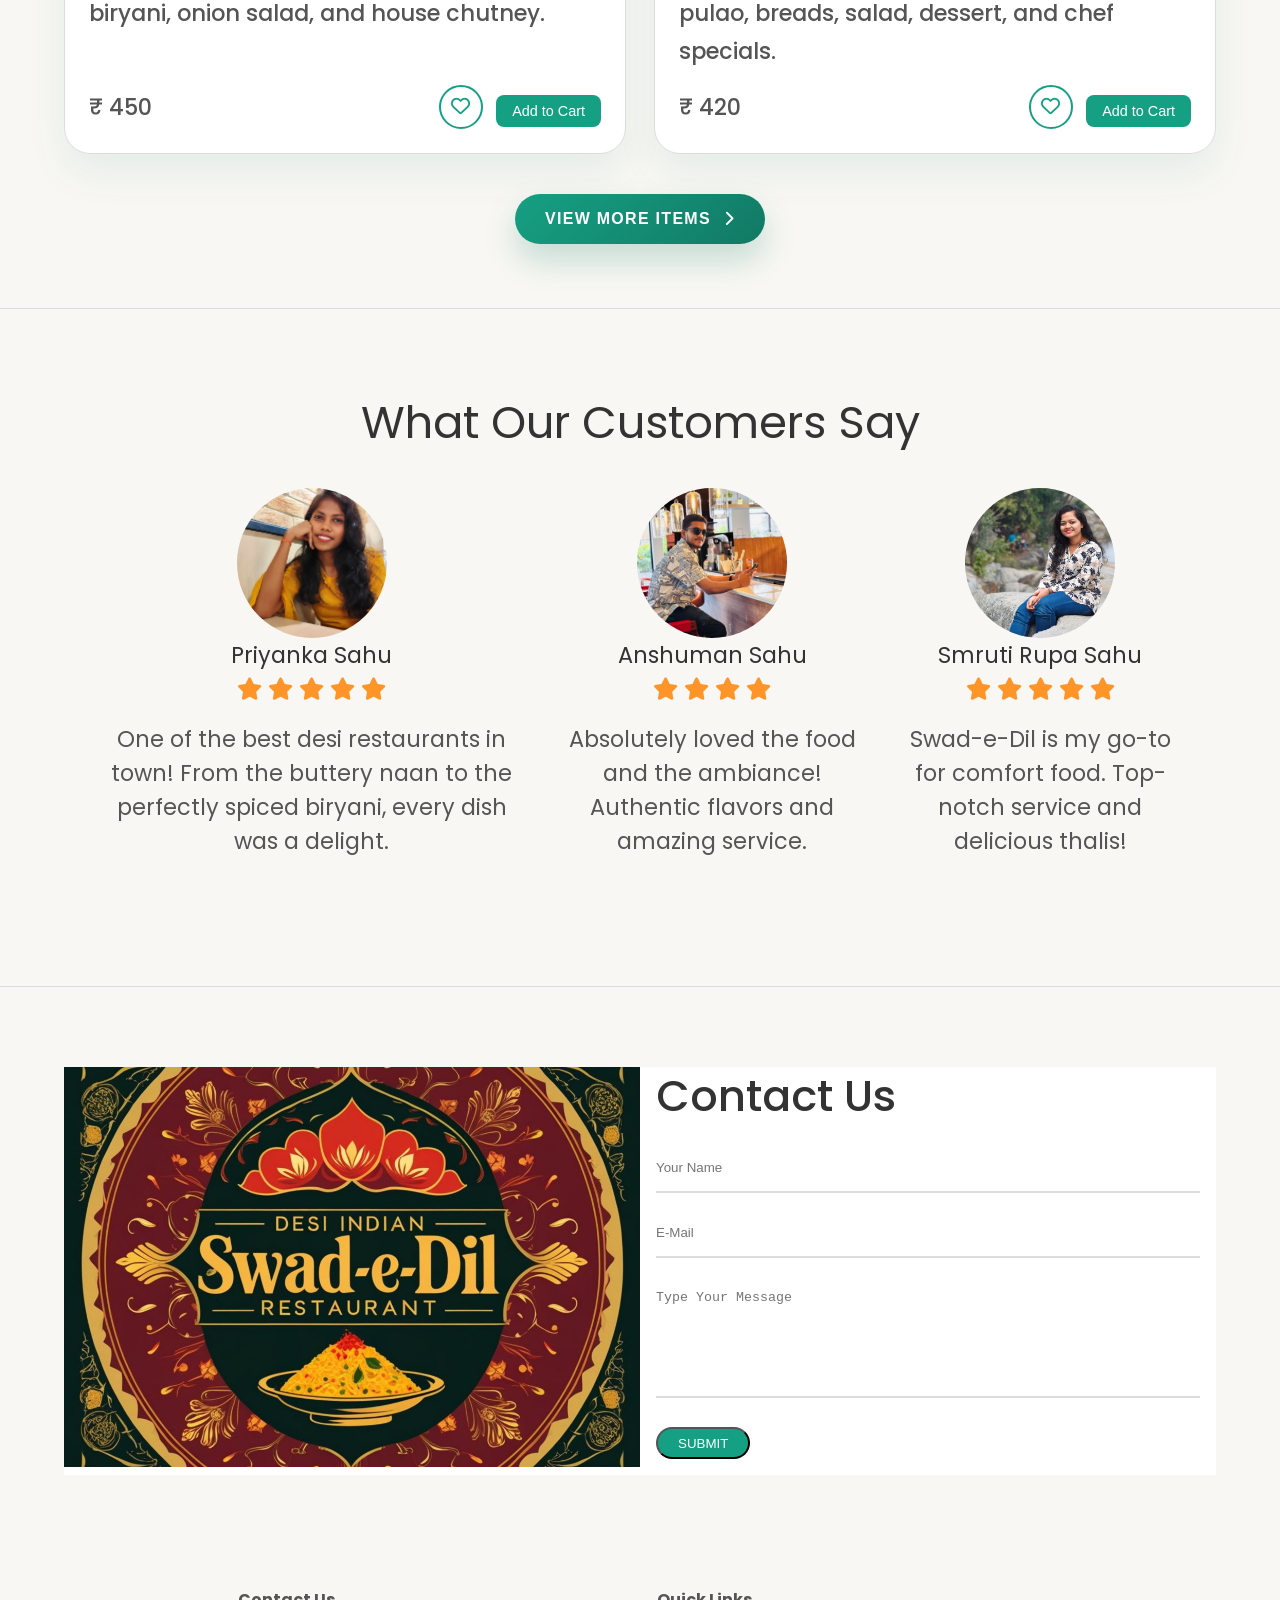
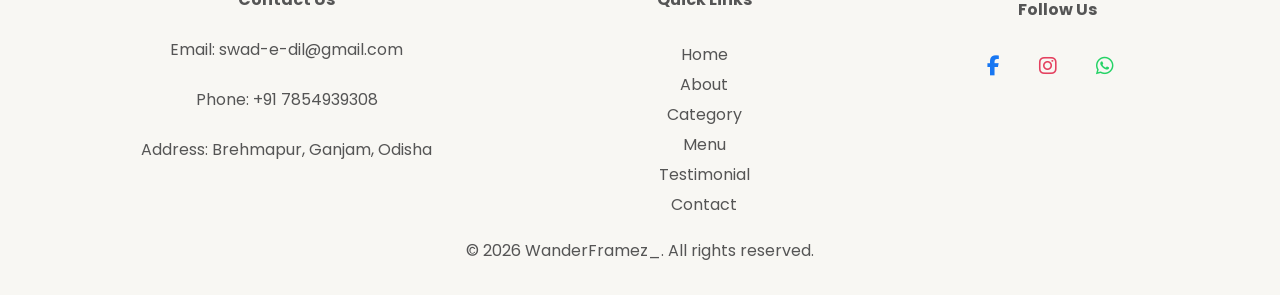
==== commit 3ea08b34: "update the code" ====
--- a/index.html
+++ b/index.html
@@ -171,19 +171,29 @@
 
   <!-- Food Menu Section -->
   <section id="food-menu">
-    <h2 class="food-menu-heading">Food Menu</h2>
-    <div class="menu-tools container">
-      <div class="menu-filter">
-        <button class="filter-btn active" data-filter="all">All</button>
-        <button class="filter-btn" data-filter="veg">Veg</button>
-        <button class="filter-btn" data-filter="nonveg">Non-Veg</button>
-        <button class="filter-btn" data-filter="special">Special</button>
-      </div>
-      <div class="menu-search">
-        <input id="menu-search" type="search" placeholder="Search dishes by name..." />
-      </div>
-    </div>
-    <div class="food-menu-container container">
+    <div class="container">
+      <h2 class="food-menu-heading">Food Menu</h2>
+      <p class="food-menu-subtitle">Browse our featured breakfast, veg, nonveg, and special thali picks.</p>
+      <div class="menu-tools">
+        <div class="menu-filter" role="tablist" aria-label="Food menu categories">
+          <button class="filter-btn active" data-filter="all" type="button">All</button>
+          <button class="filter-btn" data-filter="breakfast" type="button">Breakfast</button>
+          <button class="filter-btn" data-filter="veg" type="button">Veg</button>
+          <button class="filter-btn" data-filter="nonveg" type="button">Nonveg</button>
+          <button class="filter-btn" data-filter="special-thali" type="button">Special Thali</button>
+        </div>
+      </div>
+      <div id="food-menu-container" class="food-menu-container" aria-live="polite">
+        <!-- Menu items render here -->
+      </div>
+      <div class="food-menu-more">
+        <button class="btn btn-primary menu-more-btn" id="view-more-items-btn" type="button">
+          <span>View More Items</span>
+          <i class="fas fa-chevron-right" aria-hidden="true"></i>
+        </button>
+      </div>
+    </div>
+    <div class="food-menu-container container legacy-food-menu">
 
       <!-- Royal Thali -->
       <div class="food-menu-item" data-category="veg" data-name="Royal Thali Delight" data-price="350">
@@ -300,10 +310,32 @@
       </div>
 
     </div>
-    <div style="text-align: center; margin-top: 30px; padding-bottom: 20px;">
-      <a href="#" class="btn btn-primary" id="view-more-items-btn">View more Iteam</a>
+    <div class="legacy-food-menu-cta" style="text-align: center; margin-top: 30px; padding-bottom: 20px;">
+      <a href="#" class="btn btn-primary" id="legacy-view-more-items-btn">View more Iteam</a>
     </div>
   </section>
+
+  <div id="menu-popup-modal" class="menu-popup-modal" aria-hidden="true">
+    <div class="menu-popup-content" role="dialog" aria-modal="true" aria-labelledby="menu-popup-title">
+      <div class="menu-popup-header">
+        <div>
+          <p class="menu-popup-kicker">More Menu Options</p>
+          <h3 id="menu-popup-title">Breakfast Menu</h3>
+        </div>
+        <button id="close-menu-popup" class="close-btn menu-popup-close" type="button" aria-label="Close menu popup">&times;</button>
+      </div>
+      <div class="menu-popup-options" role="tablist" aria-label="Expanded menu categories">
+        <button class="menu-popup-option active" data-popup-filter="breakfast" type="button">Breakfast</button>
+        <button class="menu-popup-option" data-popup-filter="veg" type="button">Veg</button>
+        <button class="menu-popup-option" data-popup-filter="nonveg" type="button">Nonveg</button>
+        <button class="menu-popup-option" data-popup-filter="special-thali" type="button">Special Thali</button>
+      </div>
+      <p id="menu-popup-summary" class="menu-popup-summary"></p>
+      <div id="menu-popup-grid" class="menu-popup-grid">
+        <!-- Popup menu items render here -->
+      </div>
+    </div>
+  </div>
 
   <!-- Testimonial Section -->
   <section id="testimonials">
@@ -502,4 +534,4 @@
   <script src="js/app.js" defer></script>
 </body>
 
-</html>+</html>
--- a/css/style.css
+++ b/css/style.css
@@ -1491,9 +1491,10 @@
 /* FOOD MENU SECTION */
 #food-menu {
   background: var(--bg-primary);
-}
-
-/* FOOD MENU CARDS */
+  padding-top: 4rem;
+  padding-bottom: 4rem;
+}
+
 .food-menu-heading {
   text-align: center;
   font-size: 3.4rem;
@@ -1501,14 +1502,19 @@
   color: var(--text-primary);
 }
 
+.food-menu-subtitle {
+  max-width: 640px;
+  margin: 1rem auto 0;
+  text-align: center;
+  font-size: 1.5rem;
+  line-height: 1.7;
+  color: var(--text-secondary);
+}
+
 .menu-tools {
   display: flex;
-  justify-content: space-between;
-  align-items: center;
-  flex-wrap: wrap;
-  gap: 1rem;
-  margin-top: 1.5rem;
-  padding-bottom: 1rem;
+  justify-content: center;
+  margin-top: 2rem;
 }
 
 .menu-filter {
@@ -1523,9 +1529,11 @@
   background: var(--bg-secondary);
   color: var(--text-primary);
   border-radius: 50px;
-  padding: 0.8rem 1.4rem;
+  padding: 0.85rem 1.45rem;
   cursor: pointer;
   transition: all 0.25s ease;
+  font-size: 1rem;
+  font-weight: 600;
 }
 
 .filter-btn:hover,
@@ -1535,73 +1543,116 @@
   border-color: var(--accent-color);
 }
 
-.menu-search input {
-  width: 280px;
-  max-width: 100%;
-  padding: 0.95rem 1rem;
-  border-radius: 50px;
+.food-menu-container {
+  display: grid;
+  grid-template-columns: repeat(2, minmax(0, 1fr));
+  gap: 1.75rem;
+  margin-top: 2.5rem;
+}
+
+.food-menu-item {
+  display: flex;
+  flex-direction: column;
+  min-height: 100%;
+  border-radius: 26px;
+  overflow: hidden;
   border: 1px solid var(--border-color);
-  outline: none;
-  background: var(--bg-secondary);
-  color: var(--text-primary);
-}
-
-.food-menu-container {
-  display: flex;
-  flex-wrap: wrap;
-  padding: 50px 0px 30px 0px;
-}
-
-.food-menu-container img {
+  background: var(--card-bg);
+  box-shadow: 0 18px 40px rgba(17, 121, 100, 0.08);
+}
+
+.food-menu-image {
+  position: relative;
+  height: 240px;
+  overflow: hidden;
+}
+
+.food-menu-image img {
+  width: 100%;
+  height: 100%;
   display: block;
-  width: 250px;
-  height: 250px;
-  border-radius: 50%;
   object-fit: cover;
-  object-position: center;
-}
-
-.food-menu-item {
-  display: flex;
-  flex: 1 1 600px;
-  justify-content: space-evenly;
-  margin-bottom: 3rem;
+  transition: transform 0.35s ease;
+}
+
+.food-menu-item:hover .food-menu-image img {
+  transform: scale(1.05);
+}
+
+.food-menu-badge {
+  position: absolute;
+  top: 1rem;
+  left: 1rem;
+  padding: 0.45rem 0.9rem;
+  border-radius: 999px;
+  background: rgba(17, 121, 100, 0.92);
+  color: #fff;
+  font-size: 0.85rem;
+  font-weight: 700;
+  letter-spacing: 0.08em;
+  text-transform: uppercase;
 }
 
 .food-description {
-  margin: auto 1.5rem;
+  display: flex;
+  flex-direction: column;
+  gap: 0.9rem;
+  padding: 1.5rem;
+  margin: 0;
+  flex: 1;
+}
+
+.food-menu-label {
+  font-size: 0.82rem;
+  letter-spacing: 0.18em;
+  text-transform: uppercase;
+  color: var(--accent-color);
+  font-weight: 700;
 }
 
 .food-title {
-  font-size: 1.8rem;
-  font-weight: 400;
-  color: var(--text-primary);
+  font-size: 1.9rem;
+  font-weight: 600;
+  color: var(--text-primary);
+  margin: 0;
 }
 
 .food-description p {
   font-size: 1.4rem;
   color: var(--text-secondary);
   font-weight: 500;
-}
-
-.food-description .food-price {
+  line-height: 1.7;
+  margin: 0;
+}
+
+.food-footer {
+  margin-top: auto;
+  display: flex;
+  justify-content: space-between;
+  align-items: center;
+  gap: 1rem;
+  flex-wrap: wrap;
+}
+
+.food-price {
   color: var(--accent-color);
   font-weight: 700;
+  font-size: 1.8rem;
+  margin: 0;
 }
 
 .food-actions {
   display: flex;
-  gap: 1rem;
-  align-items: center;
-  margin-top: 1rem;
+  gap: 0.85rem;
+  align-items: center;
 }
 
 .favorite-btn {
   background: none;
   border: 2px solid var(--accent-color);
   border-radius: 50%;
-  width: 40px;
-  height: 40px;
+  width: 44px;
+  height: 44px;
   cursor: pointer;
   display: flex;
   align-items: center;
@@ -1628,6 +1679,148 @@
 
 .favorite-btn i {
   font-size: 1.2rem;
+}
+
+.food-menu-more {
+  text-align: center;
+  margin-top: 2.5rem;
+}
+
+.menu-more-btn {
+  margin-top: 0;
+  border: none;
+  min-width: 250px;
+  padding: 1rem 1.75rem;
+  display: inline-flex;
+  align-items: center;
+  justify-content: center;
+  gap: 0.8rem;
+  font-size: 1rem;
+  font-weight: 700;
+  letter-spacing: 0.08em;
+  background: linear-gradient(135deg, var(--accent-color) 0%, var(--accent-hover) 100%);
+  box-shadow: 0 16px 32px rgba(17, 121, 100, 0.22);
+  transition: transform 0.25s ease, box-shadow 0.25s ease, filter 0.25s ease;
+}
+
+.menu-more-btn:hover {
+  background: linear-gradient(135deg, var(--accent-color) 0%, var(--accent-hover) 100%);
+  transform: translateY(-3px);
+  box-shadow: 0 20px 38px rgba(17, 121, 100, 0.28);
+  filter: brightness(1.03);
+}
+
+.menu-more-btn i {
+  font-size: 0.95rem;
+  transition: transform 0.25s ease;
+}
+
+.menu-more-btn:hover i {
+  transform: translateX(4px);
+}
+
+.food-menu-empty {
+  grid-column: 1 / -1;
+  padding: 2rem;
+  border-radius: 22px;
+  border: 1px dashed var(--border-color);
+  background: var(--bg-secondary);
+  text-align: center;
+  color: var(--text-secondary);
+  font-size: 1.35rem;
+}
+
+.legacy-food-menu,
+.legacy-food-menu-cta {
+  display: none !important;
+}
+
+.menu-popup-modal {
+  position: fixed;
+  inset: 0;
+  display: none;
+  align-items: center;
+  justify-content: center;
+  padding: 1.5rem;
+  background: rgba(0, 0, 0, 0.6);
+  z-index: 1100;
+}
+
+.menu-popup-content {
+  width: min(1100px, 100%);
+  max-height: 90vh;
+  overflow-y: auto;
+  padding: 2rem;
+  border-radius: 28px;
+  background: var(--card-bg);
+  color: var(--text-primary);
+  box-shadow: 0 25px 60px rgba(0, 0, 0, 0.25);
+}
+
+.menu-popup-header {
+  display: flex;
+  justify-content: space-between;
+  align-items: flex-start;
+  gap: 1rem;
+}
+
+.menu-popup-kicker {
+  margin: 0 0 0.5rem;
+  color: var(--accent-color);
+  font-size: 0.82rem;
+  font-weight: 700;
+  letter-spacing: 0.18em;
+  text-transform: uppercase;
+}
+
+#menu-popup-title {
+  margin: 0;
+  font-size: 2.5rem;
+  color: var(--text-primary);
+}
+
+.menu-popup-close {
+  color: var(--text-primary);
+}
+
+.menu-popup-options {
+  display: flex;
+  flex-wrap: wrap;
+  gap: 0.75rem;
+  margin-top: 1.5rem;
+}
+
+.menu-popup-option {
+  border: 1px solid var(--border-color);
+  background: var(--bg-secondary);
+  color: var(--text-primary);
+  border-radius: 50px;
+  padding: 0.8rem 1.35rem;
+  cursor: pointer;
+  font-size: 1rem;
+  font-weight: 600;
+  transition: all 0.25s ease;
+}
+
+.menu-popup-option:hover,
+.menu-popup-option.active {
+  background: var(--accent-color);
+  border-color: var(--accent-color);
+  color: #fff;
+}
+
+.menu-popup-summary {
+  margin-top: 1rem;
+  color: var(--text-secondary);
+  font-size: 1.4rem;
+  line-height: 1.7;
+}
+
+.menu-popup-grid {
+  display: grid;
+  grid-template-columns: repeat(2, minmax(0, 1fr));
+  gap: 1.5rem;
+  margin-top: 1.5rem;
 }
 
 /* TESTIMONIALS */
@@ -1878,4 +2071,4 @@
   color: #128C7E;
 }
 
-/* MEDIA QUERIES */+/* MEDIA QUERIES */
--- a/css/responsive.css
+++ b/css/responsive.css
@@ -61,7 +61,7 @@
   }
 }
 @media (max-width: 1024px) {
-  .food-menu-container img {
+  .legacy-food-menu img {
     max-width: 320px;
   }
 }
@@ -295,11 +295,11 @@
     text-align: center;
   }
 
-  .food-menu-container img {
+  .legacy-food-menu img {
     margin: auto;
   }
 
-  .food-menu-item {
+  .legacy-food-menu .food-menu-item {
     flex-direction: column;
     text-align: center;
   }
@@ -387,28 +387,23 @@
     gap: 1.5rem;
   }
 
-  .food-menu-item {
+  .legacy-food-menu .food-menu-item {
     flex-direction: column;
     align-items: center;
     text-align: center;
   }
 
-  .food-menu-container img {
+  .legacy-food-menu img {
     width: 220px;
     height: 220px;
   }
 
-  .food-description {
+  .legacy-food-menu .food-description {
     margin: 1rem 0 0 0;
   }
 
   .menu-tools {
-    flex-direction: column;
-    align-items: stretch;
-  }
-
-  .menu-search input {
-    width: 100%;
+    align-items: center;
   }
 
   .testimonial-container {
@@ -459,7 +454,7 @@
     font-size: 2.4rem;
   }
 
-  .food-menu-item img {
+  .legacy-food-menu .food-menu-item img {
     width: 180px;
     height: 180px;
   }
@@ -518,13 +513,9 @@
     font-size: 1.8rem;
   }
 
-  .food-menu-container img {
+  .legacy-food-menu img {
     width: 180px;
     height: 180px;
-  }
-
-  .menu-search input {
-    width: 100%;
   }
 
   .contact-img {
@@ -561,7 +552,7 @@
     font-size: 1.4rem;
   }
 
-  .food-menu-item img {
+  .legacy-food-menu .food-menu-item img {
     width: 160px;
     height: 160px;
   }
@@ -618,6 +609,66 @@
     margin-bottom: 1rem;
   }
 }
+@media (max-width: 1024px) {
+  .food-menu-container,
+  .menu-popup-grid {
+    grid-template-columns: repeat(2, minmax(0, 1fr));
+  }
+}
+@media (max-width: 900px) {
+  .food-menu-container,
+  .menu-popup-grid {
+    grid-template-columns: 1fr;
+  }
+
+  .menu-popup-content {
+    padding: 1.75rem;
+  }
+}
+@media (max-width: 600px) {
+  .food-menu-heading {
+    font-size: 2.8rem;
+  }
+
+  .food-menu-subtitle,
+  .menu-popup-summary {
+    font-size: 1.3rem;
+  }
+
+  .food-menu-image {
+    height: 220px;
+  }
+
+  .food-footer {
+    flex-direction: column;
+    align-items: flex-start;
+  }
+
+  .food-actions {
+    width: 100%;
+  }
+
+  .add-to-cart-btn {
+    flex: 1;
+  }
+
+  .menu-more-btn {
+    width: 100%;
+    min-width: 0;
+  }
+
+  .menu-popup-header {
+    flex-direction: column;
+  }
+
+  .menu-popup-options {
+    gap: 0.6rem;
+  }
+
+  .menu-popup-option {
+    width: 100%;
+  }
+}
 @media (orientation: landscape) and (max-height: 500px) {
   .showcase-area {
     height: 50vmax;
